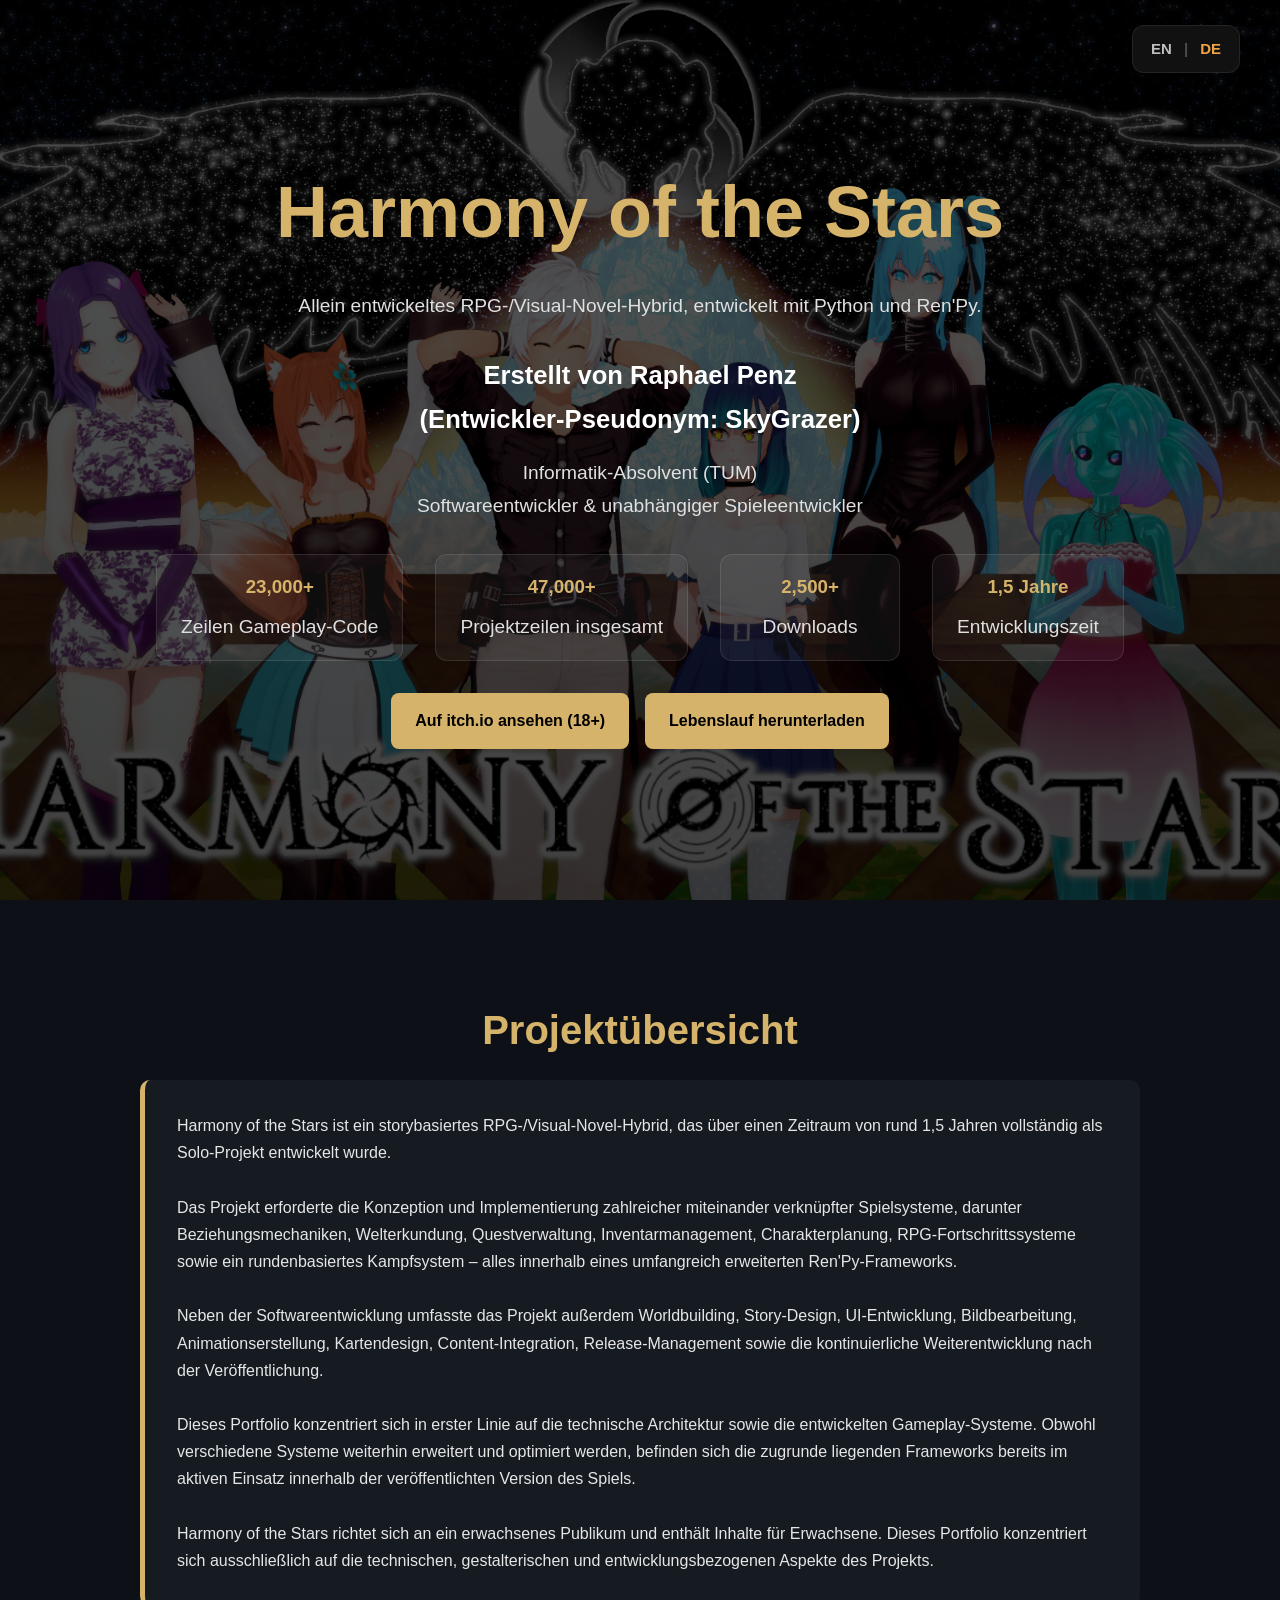
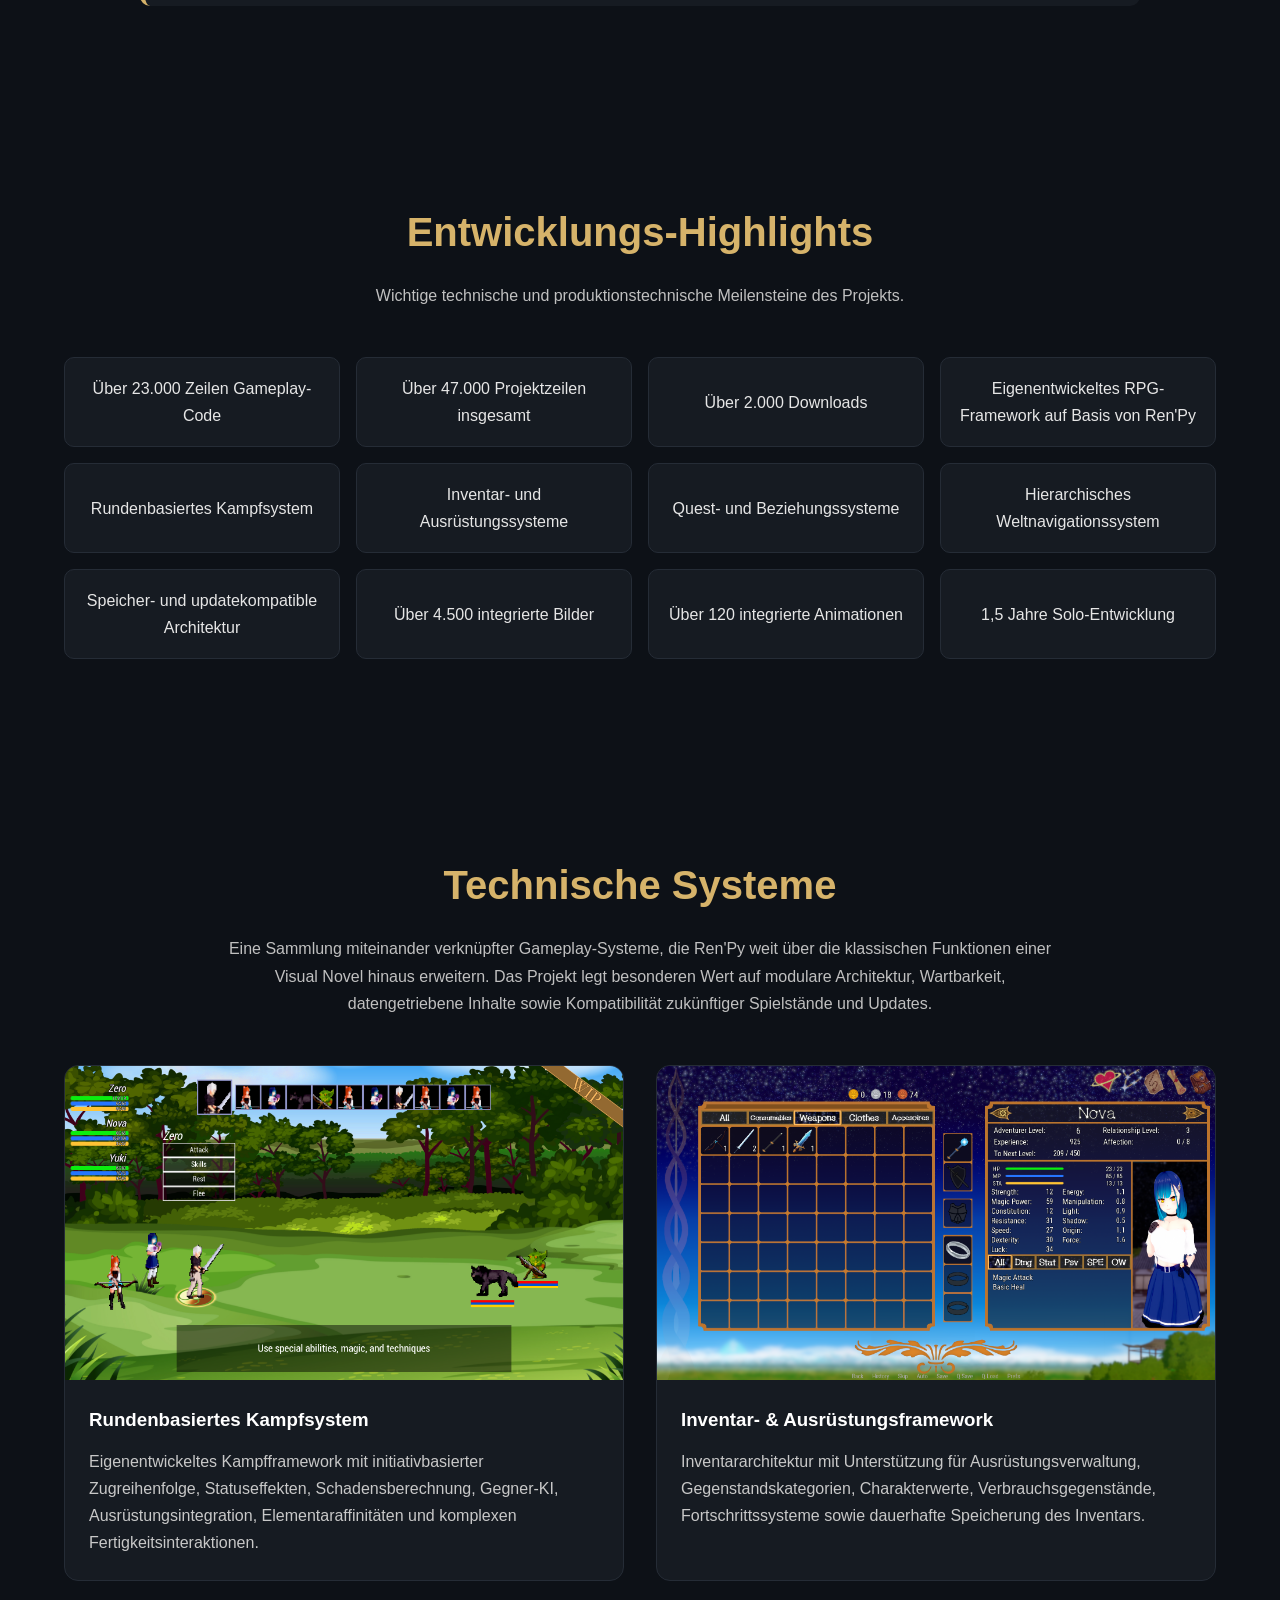
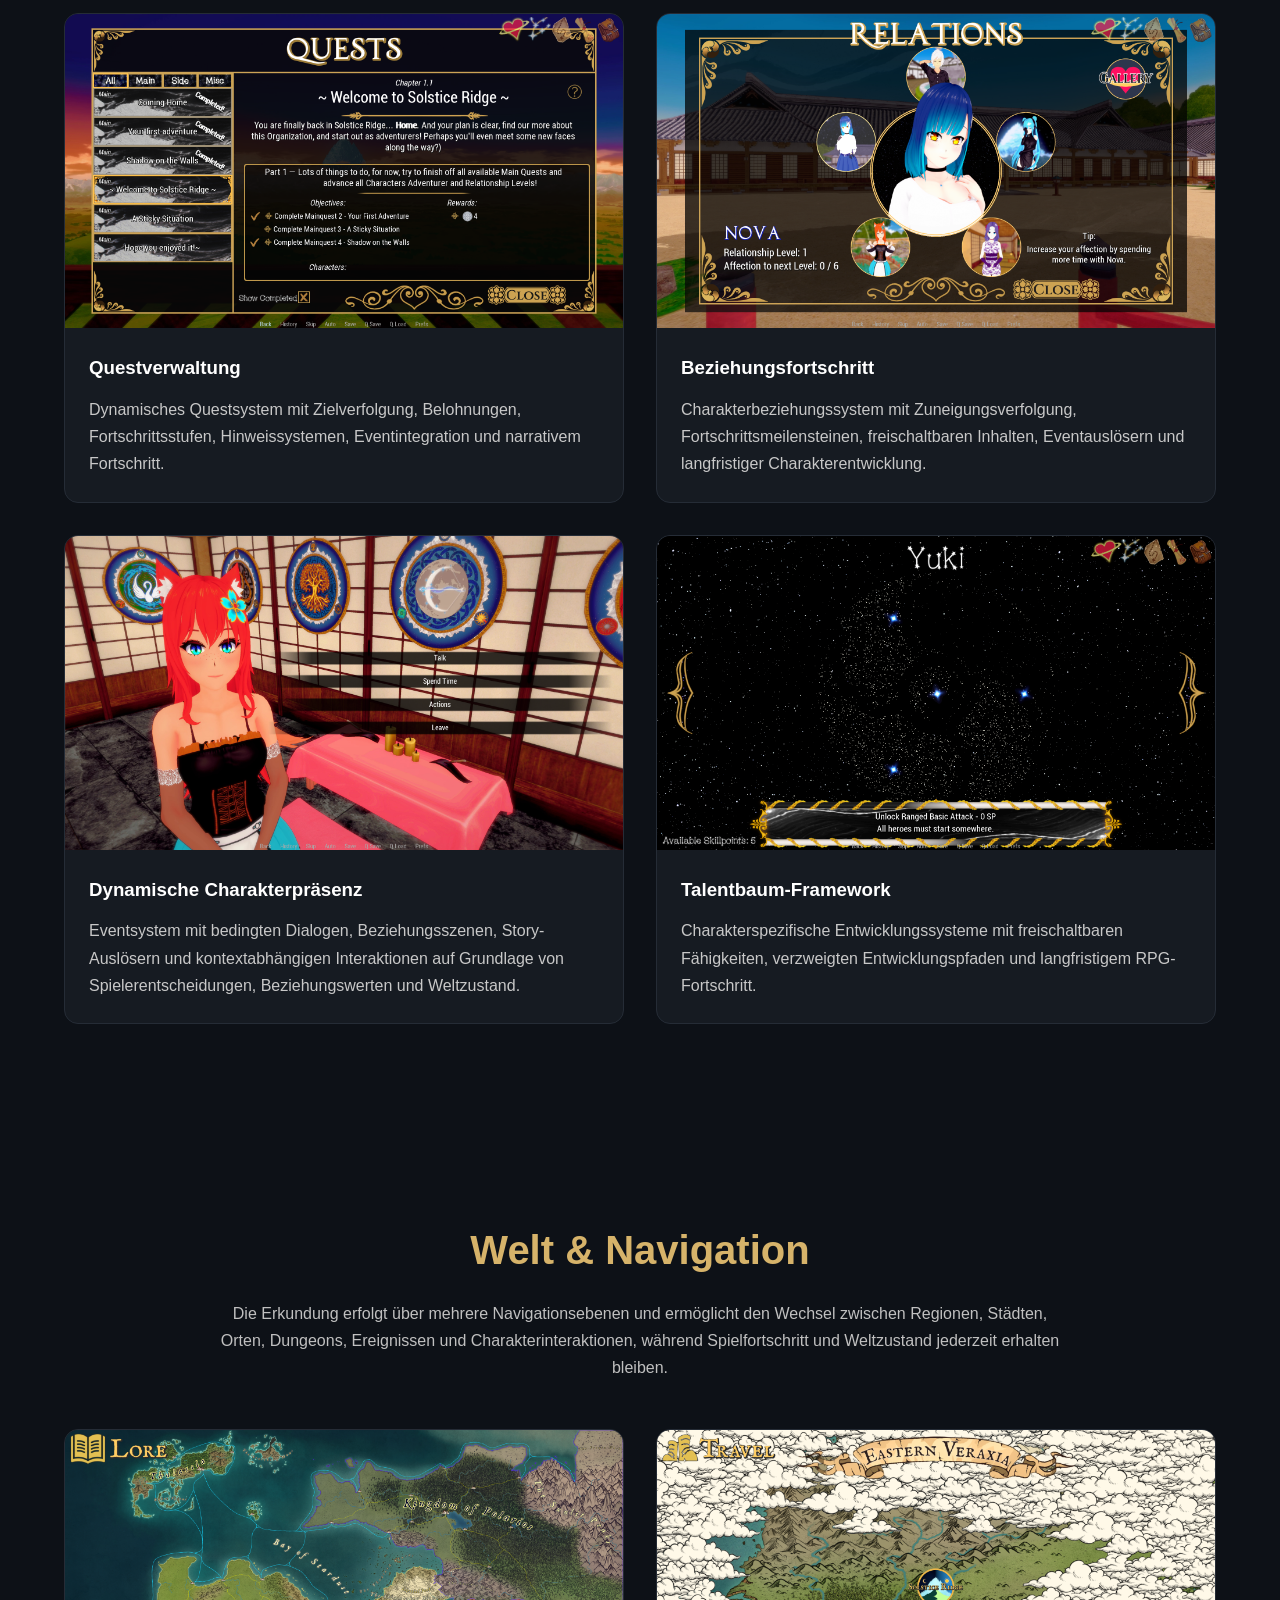
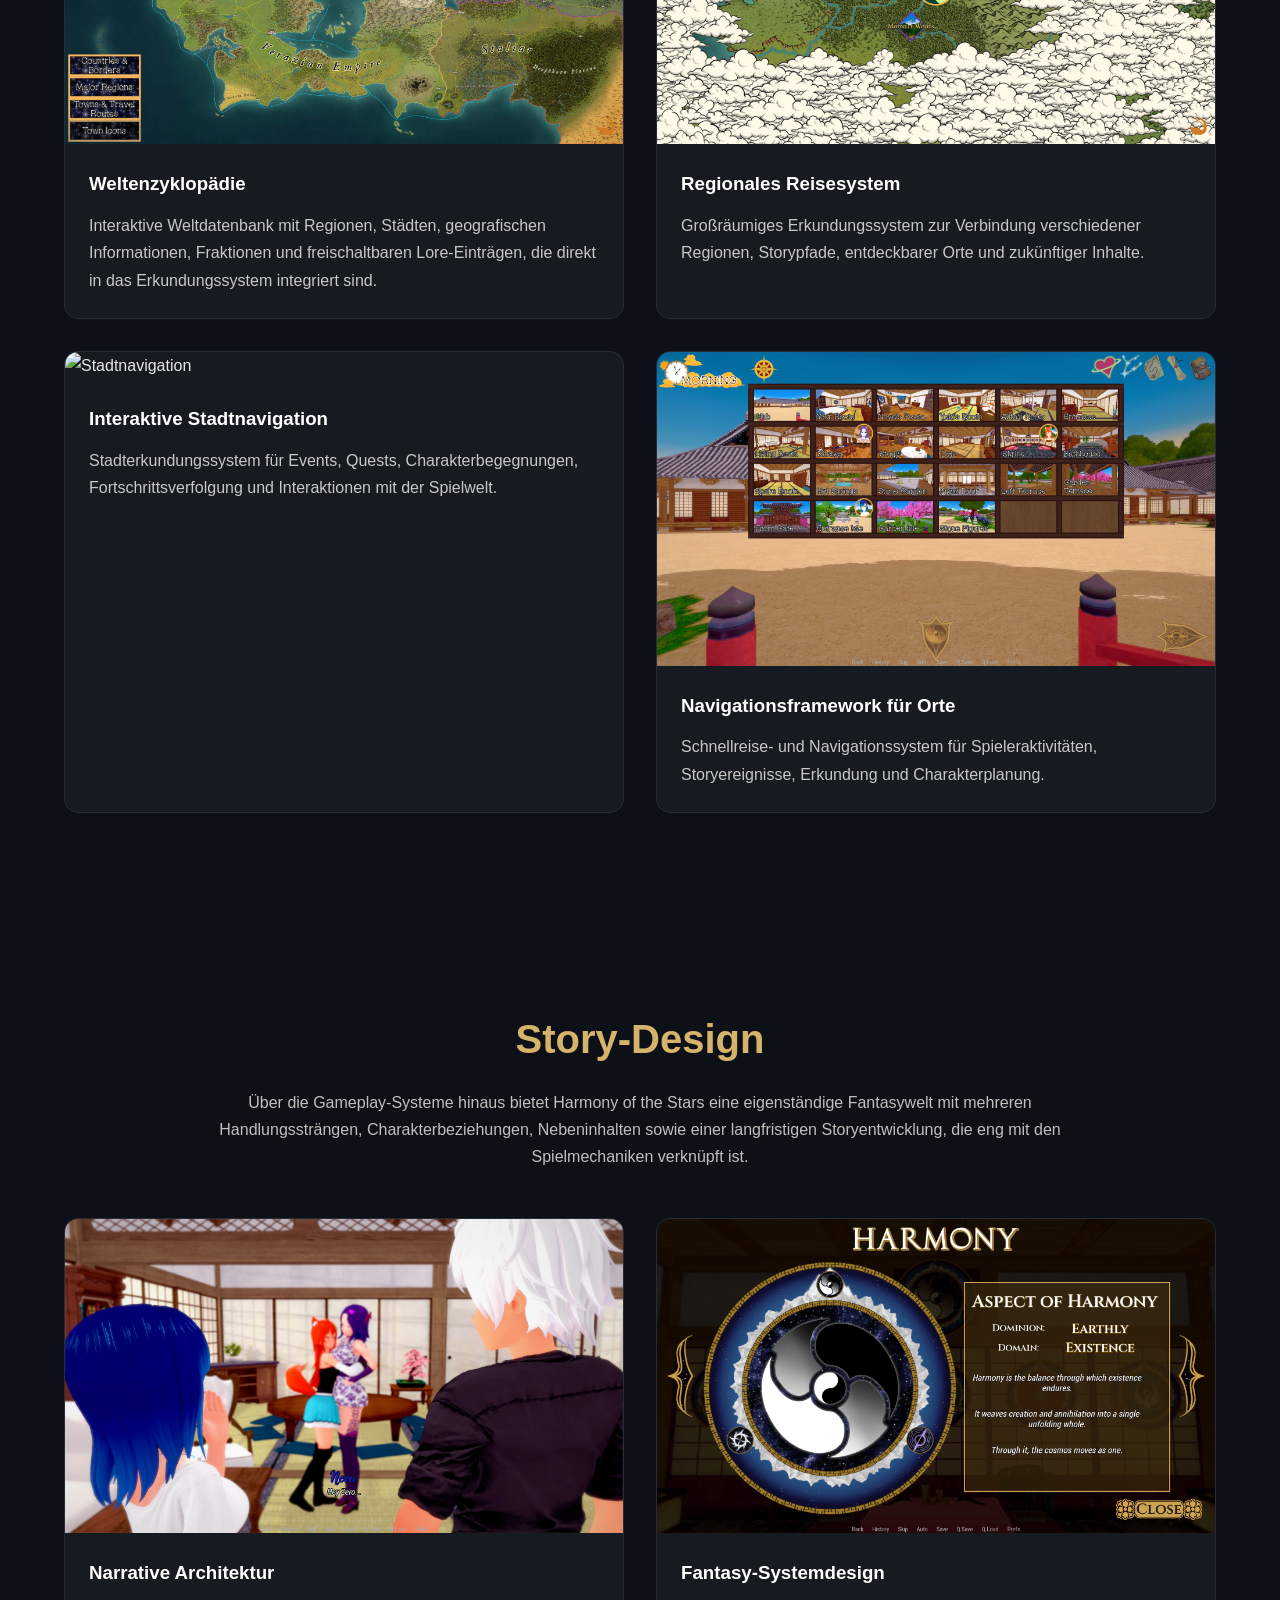
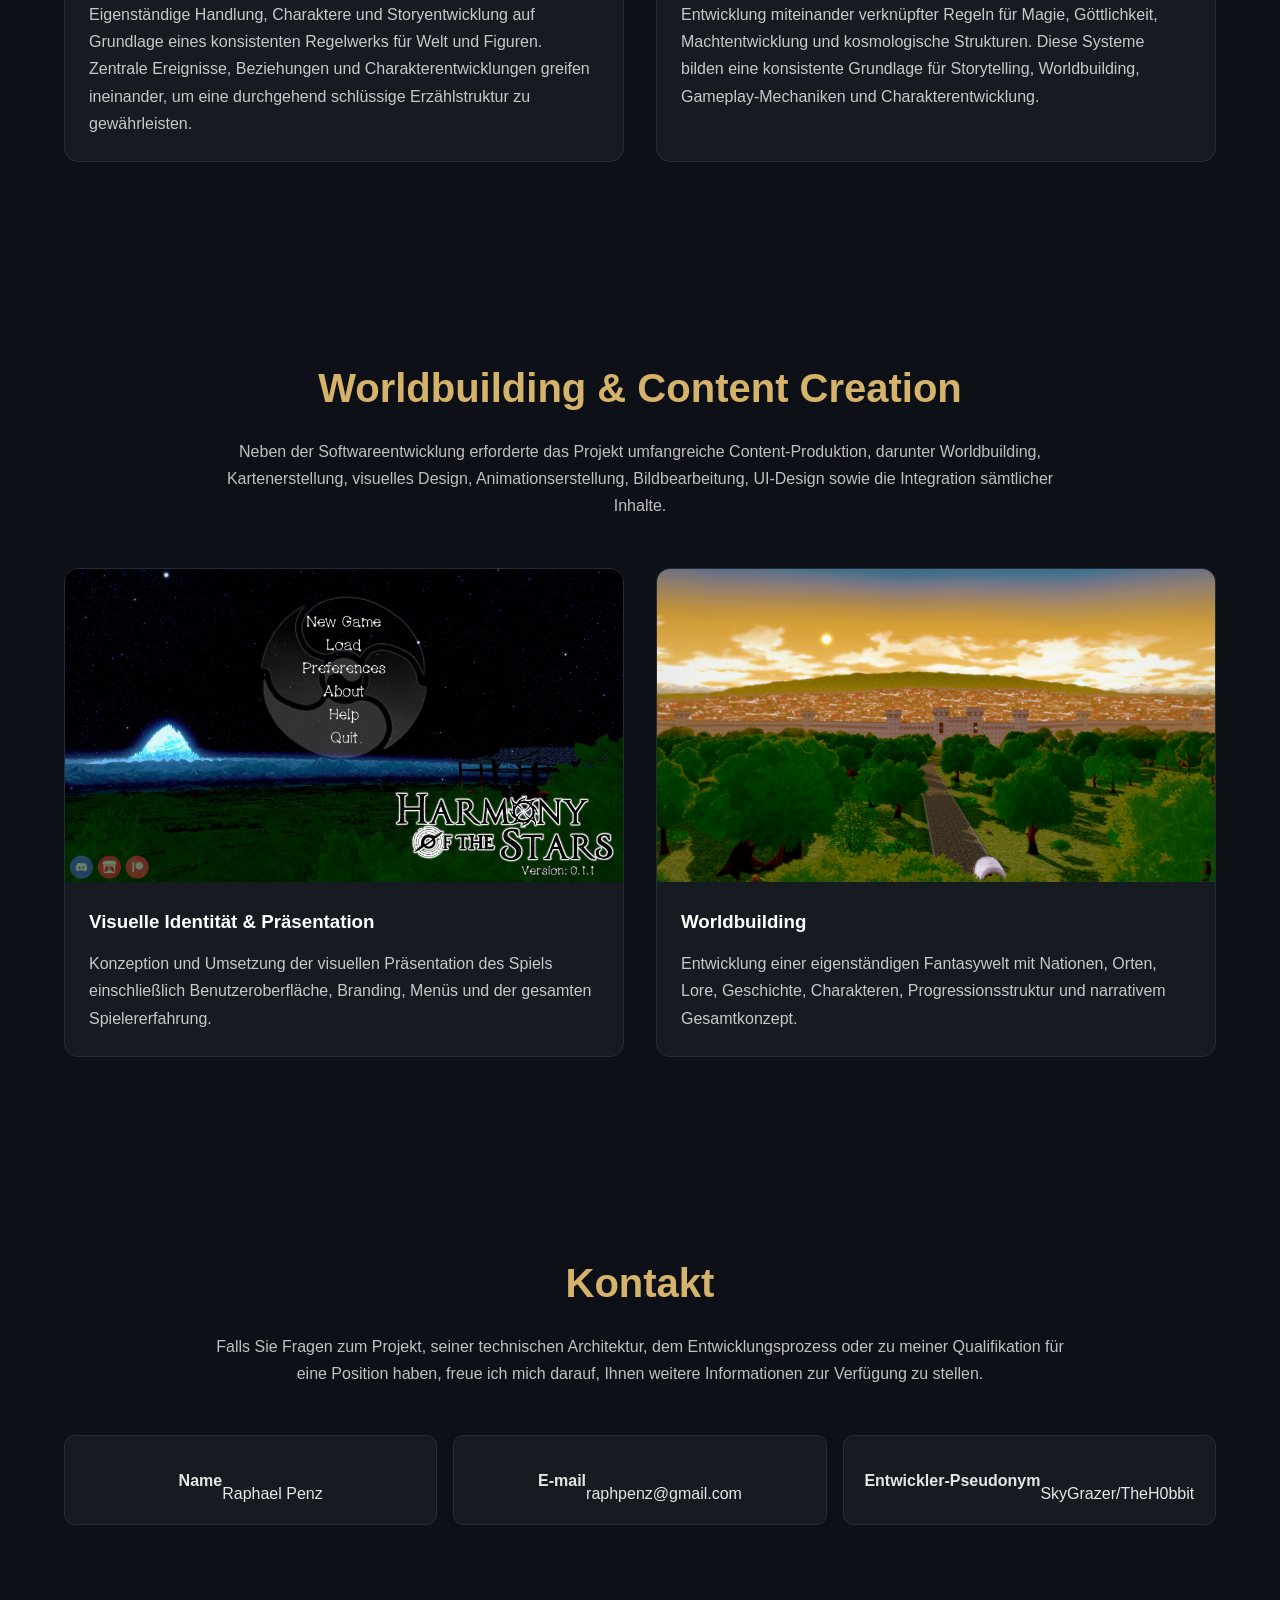
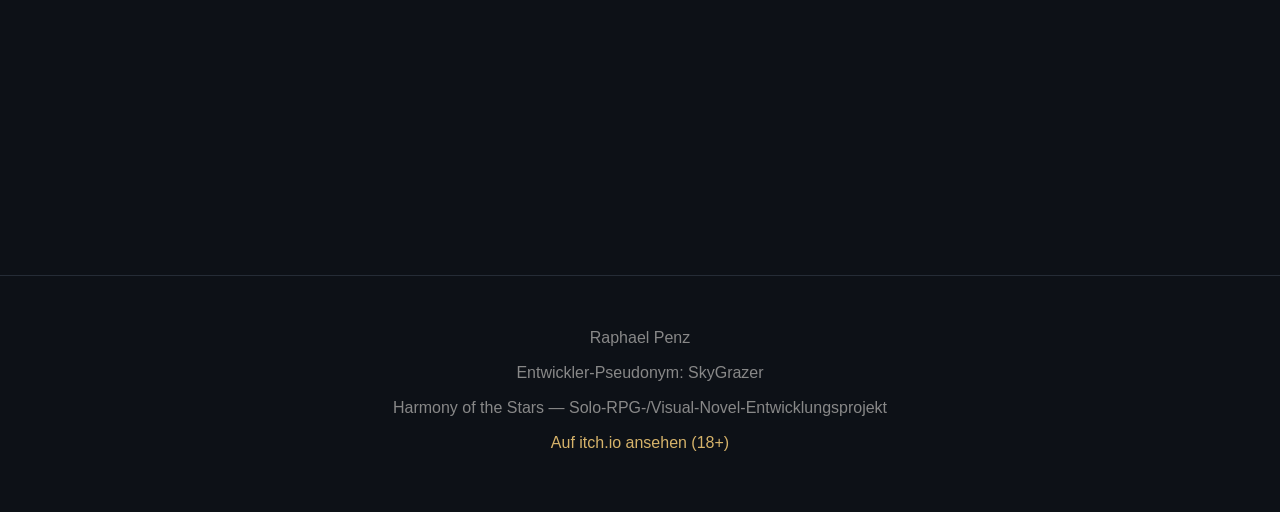
==== de.html @ 8f4b3c6f "Added German Site, fixed and upgraded image viewer lightbox Added German Site, fixed and upgraded im" ====
<!DOCTYPE html>
<html lang="de">

<head>
    <meta charset="UTF-8">
    <meta name="viewport" content="width=device-width, initial-scale=1.0">

    <title>Harmony of the Stars | Raphael Penz | Software & Game Developer</title>

     <link rel="icon" type="image/png" href="favicon.png">

    <link rel="stylesheet" href="style.css">
</head>
<!-- ======================================
     IMAGE LIGHTBOX
======================================= -->

<div id="lightbox" class="lightbox">

    <span class="close-lightbox">&times;</span>

    <div class="lightbox-left">

        <img id="lightbox-image" src="" alt="">

        <div class="lightbox-navigation">

            <button id="lightbox-prev">
                &#10094; Previous
            </button>

            <span id="lightbox-counter"></span>

            <button id="lightbox-next">
                Next &#10095;
            </button>

        </div>

    </div>

    <div class="lightbox-caption">

        <h3 id="lightbox-title"></h3>

        <p id="lightbox-text"></p>

    </div>

</div>

<body>

<!-- ======================================
     HERO
======================================= -->

<header>

    <div class="language-switch">

        <a href="index.html">EN</a>

        <span class="divider">|</span>

        <span class="active">DE</span>

    </div> 

    <div class="hero-content">

        <h1>Harmony of the Stars</h1>

        <p class="hero-role">
            Allein entwickeltes RPG-/Visual-Novel-Hybrid, entwickelt mit Python und Ren'Py.
        </p>

        <h2 class="project-title">
            Erstellt von Raphael Penz 
            <br>
            (Entwickler-Pseudonym: SkyGrazer)
        </h2>

        <p class="project-subtitle">
            Informatik-Absolvent (TUM)
            <br>
            Softwareentwickler & unabhängiger Spieleentwickler
        </p>

        <!--
        <p class="alias-note">
            Released under the developer alias <strong>SkyGrazer</strong>
        </p>
        -->

        <div class="hero-stats">

            <div class="stat-box">
                <h3>23,000+</h3>
                <p>Zeilen Gameplay-Code</p>
            </div>

            <div class="stat-box">
                <h3>47,000+</h3>
                <p>Projektzeilen insgesamt</p>
            </div>

            <div class="stat-box">
                <h3>2,500+</h3>
                <p>Downloads</p>
            </div>

            <div class="stat-box">
                <h3>1,5 Jahre</h3>
                <p>Entwicklungszeit</p>
            </div>

        </div>

        <div class="hero-buttons">

            <a href="https://skygrazer.itch.io/harmony-of-the-stars"
               target="_blank"
               class="button">

               Auf itch.io ansehen (18+)

            </a>

            <a href="RaphaelPenz_CV_de.pdf"
               class="button">

               Lebenslauf herunterladen

            </a>

        </div>

    </div>

</header>

<!-- ======================================
     PROJECT OVERVIEW
======================================= -->

<section>

    <div class="container">

        <h2>Projektübersicht</h2>

        <div class="overview-box">

            <p>
                Harmony of the Stars ist ein storybasiertes RPG-/Visual-Novel-Hybrid, das über einen Zeitraum von rund 1,5 Jahren vollständig als Solo-Projekt entwickelt wurde.
            </p>

            <br>

            <p>
                Das Projekt erforderte die Konzeption und Implementierung zahlreicher miteinander verknüpfter Spielsysteme, darunter Beziehungsmechaniken, Welterkundung, Questverwaltung, Inventarmanagement, Charakterplanung, RPG-Fortschrittssysteme sowie ein rundenbasiertes Kampfsystem – alles innerhalb eines umfangreich erweiterten Ren'Py-Frameworks.
            </p>

            <br>

            <p>
                Neben der Softwareentwicklung umfasste das Projekt außerdem Worldbuilding, Story-Design, UI-Entwicklung, Bildbearbeitung, Animationserstellung, Kartendesign, Content-Integration, Release-Management sowie die kontinuierliche Weiterentwicklung nach der Veröffentlichung.
            </p>

            <br>

            <p>
                Dieses Portfolio konzentriert sich in erster Linie auf die technische Architektur sowie die entwickelten Gameplay-Systeme. Obwohl verschiedene Systeme weiterhin erweitert und optimiert werden, befinden sich die zugrunde liegenden Frameworks bereits im aktiven Einsatz innerhalb der veröffentlichten Version des Spiels.
            </p>

            <br>

            <p>
                Harmony of the Stars richtet sich an ein erwachsenes Publikum und enthält Inhalte für Erwachsene. Dieses Portfolio konzentriert sich ausschließlich auf die technischen, gestalterischen und entwicklungsbezogenen Aspekte des Projekts.
            </p>

        </div>

    </div>

</section>

<!-- ======================================
     DEVELOPMENT HIGHLIGHTS
======================================= -->

<section>

    <div class="container">

        <h2>Entwicklungs-Highlights</h2>

        <p class="section-intro">
            Wichtige technische und produktionstechnische Meilensteine des Projekts.
        </p>

        <div class="highlights">

            <div class="highlight">Über 23.000 Zeilen Gameplay-Code</div>

            <div class="highlight">Über 47.000 Projektzeilen insgesamt</div>

            <div class="highlight">Über 2.000 Downloads</div>

            <div class="highlight">Eigenentwickeltes RPG-Framework auf Basis von Ren'Py</div>

            <div class="highlight">Rundenbasiertes Kampfsystem</div>

            <div class="highlight">Inventar- und Ausrüstungssysteme</div>

            <div class="highlight">Quest- und Beziehungssysteme</div>

            <div class="highlight">Hierarchisches Weltnavigationssystem</div>

            <div class="highlight">Speicher- und updatekompatible Architektur</div>

            <div class="highlight">Über 4.500 integrierte Bilder</div>

            <div class="highlight">Über 120 integrierte Animationen</div>

            <div class="highlight">1,5 Jahre Solo-Entwicklung</div>

        </div>

    </div>

</section>

<!-- ======================================
     TECHNICAL SYSTEMS
======================================= -->

<section>

    <div class="container">

        <h2>Technische Systeme</h2>

        <p class="section-intro">
            Eine Sammlung miteinander verknüpfter Gameplay-Systeme, die Ren'Py weit über die klassischen Funktionen einer Visual Novel hinaus erweitern. Das Projekt legt besonderen Wert auf modulare Architektur, Wartbarkeit, datengetriebene Inhalte sowie Kompatibilität zukünftiger Spielstände und Updates.
        </p>

        <div class="card-grid">

            <div class="card">

                <img src="images/combat.png" alt="Kampfsystem">

                <div class="card-content">

                    <h3>Rundenbasiertes Kampfsystem</h3>

                    <p>
                        Eigenentwickeltes Kampfframework mit initiativbasierter Zugreihenfolge, Statuseffekten, Schadensberechnung, Gegner-KI, Ausrüstungsintegration, Elementaraffinitäten und komplexen Fertigkeitsinteraktionen.
                    </p>

                </div>

            </div>

            <div class="card">

                <img src="images/inventory.png" alt="Inventarsystem">

                <div class="card-content">

                    <h3>Inventar- & Ausrüstungsframework</h3>

                    <p>
                        Inventararchitektur mit Unterstützung für Ausrüstungsverwaltung, Gegenstandskategorien, Charakterwerte, Verbrauchsgegenstände, Fortschrittssysteme sowie dauerhafte Speicherung des Inventars.
                    </p>

                </div>

            </div>

            <div class="card">

                <img src="images/quests.png" alt="Questsystem">

                <div class="card-content">

                    <h3>Questverwaltung</h3>

                    <p>
                        Dynamisches Questsystem mit Zielverfolgung, Belohnungen, Fortschrittsstufen, Hinweissystemen, Eventintegration und narrativem Fortschritt.
                    </p>

                </div>

            </div>

            <div class="card">

                <img src="images/relations.png" alt="Beziehungssystem">

                <div class="card-content">

                    <h3>Beziehungsfortschritt</h3>

                    <p>
                        Charakterbeziehungssystem mit Zuneigungsverfolgung, Fortschrittsmeilensteinen, freischaltbaren Inhalten, Eventauslösern und langfristiger Charakterentwicklung.
                    </p>

                </div>

            </div>

            <div class="card">

                <img src="images/characters.png" alt="Charakterereignisse">

                <div class="card-content">

                <h3>Dynamische Charakterpräsenz</h3>

                    <p>
                        Eventsystem mit bedingten Dialogen, Beziehungsszenen, Story-Auslösern und kontextabhängigen Interaktionen auf Grundlage von Spielerentscheidungen, Beziehungswerten und Weltzustand.
                    </p>

                </div>

            </div>


            <div class="card">

                <img src="images/skilltree.png" alt="Talentbäume">

                <div class="card-content">

                    <h3>Talentbaum-Framework</h3>

                    <p>
                        Charakterspezifische Entwicklungssysteme mit freischaltbaren Fähigkeiten, verzweigten Entwicklungspfaden und langfristigem RPG-Fortschritt.
                    </p>

                </div>

            </div>

        </div>

    </div>

</section>

<!-- ======================================
     WORLD & NAVIGATION
======================================= -->

<section>

    <div class="container">

        <h2>Welt & Navigation</h2>

        <p class="section-intro">
            Die Erkundung erfolgt über mehrere Navigationsebenen und ermöglicht den Wechsel zwischen Regionen, Städten, Orten, Dungeons, Ereignissen und Charakterinteraktionen, während Spielfortschritt und Weltzustand jederzeit erhalten bleiben.
        </p>

        <div class="card-grid">

            <div class="card">

                <img src="images/worldatlas.png" alt="Weltübersicht">

                <div class="card-content">

                    <h3>Weltenzyklopädie</h3>

                    <p>
                        Interaktive Weltdatenbank mit Regionen, Städten, geografischen Informationen, Fraktionen und freischaltbaren Lore-Einträgen, die direkt in das Erkundungssystem integriert sind.
                    </p>

                </div>

            </div>

            <div class="card">

                <img src="images/worldtravel.png" alt="Regionale Navigation">

                <div class="card-content">

                    <h3>Regionales Reisesystem</h3>

                    <p>
                        Großräumiges Erkundungssystem zur Verbindung verschiedener Regionen, Storypfade, entdeckbarer Orte und zukünftiger Inhalte.
                    </p>

                </div>

            </div>

            <div class="card">

                <img src="images/townmap.png" alt="Stadtnavigation">

                <div class="card-content">

                    <h3>Interaktive Stadtnavigation</h3>

                    <p>
                        Stadterkundungssystem für Events, Quests, Charakterbegegnungen, Fortschrittsverfolgung und Interaktionen mit der Spielwelt.
                    </p>

                </div>

            </div>

            <div class="card">

                <img src="images/quicknav.png" alt="Ortsnavigation">

                <div class="card-content">

                    <h3>Navigationsframework für Orte</h3>

                    <p>
                        Schnellreise- und Navigationssystem für Spieleraktivitäten, Storyereignisse, Erkundung und Charakterplanung.
                    </p>

                </div>

            </div>

        </div>

    </div>

</section>
<!-- ======================================
     NARRATIVE DESIGN
======================================= -->

<section>

    <div class="container">

        <h2>Story-Design</h2>

        <p class="section-intro">
            Über die Gameplay-Systeme hinaus bietet Harmony of the Stars eine eigenständige Fantasywelt mit mehreren Handlungssträngen, Charakterbeziehungen, Nebeninhalten sowie einer langfristigen Storyentwicklung, die eng mit den Spielmechaniken verknüpft ist.
        </p>

        <div class="card-grid">

            <div class="card">

                <img src="images/story2.png" alt="Storyszene">

                <div class="card-content">

                    <h3>Narrative Architektur</h3>

                    <p>
                        Eigenständige Handlung, Charaktere und Storyentwicklung auf Grundlage eines konsistenten Regelwerks für Welt und Figuren. Zentrale Ereignisse, Beziehungen und Charakterentwicklungen greifen ineinander, um eine durchgehend schlüssige Erzählstruktur zu gewährleisten.
                    </p>

                </div>

            </div>

            <div class="card">

                <img src="images/story3.png" alt="Weltüberblick">

                <div class="card-content">

                    <h3>Fantasy-Systemdesign</h3>

                    <p>
                        Entwicklung miteinander verknüpfter Regeln für Magie, Göttlichkeit, Machtentwicklung und kosmologische Strukturen. Diese Systeme bilden eine konsistente Grundlage für Storytelling, Worldbuilding, Gameplay-Mechaniken und Charakterentwicklung.
                    </p>

                </div>

            </div>

        </div>

    </div>

</section>

<!-- ======================================
     WORLDBUILDING & CONTENT CREATION
======================================= -->

<section>

    <div class="container">

        <h2>Worldbuilding & Content Creation</h2>

        <p class="section-intro">
            Neben der Softwareentwicklung erforderte das Projekt umfangreiche Content-Produktion, darunter Worldbuilding, Kartenerstellung, visuelles Design, Animationserstellung, Bildbearbeitung, UI-Design sowie die Integration sämtlicher Inhalte.
        </p>

        <div class="card-grid">

            <div class="card">

                <img src="images/mainmenu.png" alt="Hauptmenü">

                <div class="card-content">

                    <h3>Visuelle Identität & Präsentation</h3>

                    <p>
                        Konzeption und Umsetzung der visuellen Präsentation des Spiels einschließlich Benutzeroberfläche, Branding, Menüs und der gesamten Spielererfahrung.
                    </p>

                </div>

            </div>

            <div class="card">

                <img src="images/worldbuilding.png" alt="Worldbuilding">

                <div class="card-content">

                    <h3>Worldbuilding</h3>

                    <p>
                        Entwicklung einer eigenständigen Fantasywelt mit Nationen, Orten, Lore, Geschichte, Charakteren, Progressionsstruktur und narrativem Gesamtkonzept.
                    </p>

                </div>

            </div>

        </div>

    </div>

</section>

<!-- ======================================
     CONTACT
======================================= -->

<section>

    <div class="container">

        <h2>Kontakt</h2>

        <p class="section-intro">
            Falls Sie Fragen zum Projekt, seiner technischen Architektur, dem Entwicklungsprozess oder zu meiner Qualifikation für eine Position haben, freue ich mich darauf, Ihnen weitere Informationen zur Verfügung zu stellen.
        </p>

        <div class="highlights">

            <div class="highlight">
                <strong>Name</strong><br>
                Raphael Penz
            </div>

            <div class="highlight">
                <strong>E-mail</strong><br>
                raphpenz@gmail.com
            </div>

            <div class="highlight">
                <strong>Entwickler-Pseudonym</strong><br>
                SkyGrazer/TheH0bbit
            </div>

        </div>

        <br><br>

        <div  class="hero-buttons">
	        <iframe frameborder="0" src="https://itch.io/embed/4044748?bg_color=0b0b0b&amp;fg_color=ffffff&amp;link_color=efa446&amp;border_color=efa446" width="552" height="167"><a href="https://skygrazer.itch.io/harmony-of-the-stars">Harmony of the Stars by SkyGrazer</a></iframe>

        </div>


    </div>

</section>


<!-- ======================================
     FOOTER
======================================= -->

<footer>

    <div class="container">

        <p>
            Raphael Penz
        </p>

        <p>
            Entwickler-Pseudonym: SkyGrazer
        </p>

        <p>
            Harmony of the Stars — Solo-RPG-/Visual-Novel-Entwicklungsprojekt
        </p>

        <p>
            <a href="https://skygrazer.itch.io/harmony-of-the-stars"
               target="_blank">

                Auf itch.io ansehen (18+)

            </a>
        </p>

    </div>

</footer>

<script>

const images = [...document.querySelectorAll(".card img")];

let currentImage = 0;

const lightbox = document.getElementById("lightbox");
const lightboxImage = document.getElementById("lightbox-image");
const closeLightbox = document.querySelector(".close-lightbox");
const lightboxTitle = document.getElementById("lightbox-title");
const lightboxText = document.getElementById("lightbox-text");
const lightboxCounter = document.getElementById("lightbox-counter");
const previousButton = document.getElementById("lightbox-prev");
const nextButton = document.getElementById("lightbox-next");

function showImage(index){

    currentImage = index;

    const image = images[currentImage];

    lightboxImage.src = image.src;
    lightboxImage.alt = image.alt;

    const card = image.closest(".card");

    lightboxTitle.textContent =
        card.querySelector("h3").textContent;

    lightboxText.textContent =
        card.querySelector("p").textContent;

    lightboxCounter.textContent =
        `${currentImage + 1} / ${images.length}`;

}


images.forEach((image, index) => {

    image.addEventListener("click", () => {

        lightbox.style.display = "flex";

        showImage(index);

    });

});

function nextImage(){

    currentImage++;

    if(currentImage >= images.length){

        currentImage = 0;

    }

    showImage(currentImage);

}

function previousImage(){

    currentImage--;

    if(currentImage < 0){

        currentImage = images.length - 1;

    }

    showImage(currentImage);

}

previousButton.addEventListener("click", previousImage);

nextButton.addEventListener("click", nextImage);

closeLightbox.addEventListener("click", () => {

    lightbox.style.display = "none";

});

lightbox.addEventListener("click", (e) => {

    if (e.target === lightbox) {

        lightbox.style.display = "none";

    }

});

document.addEventListener("keydown", (e) => {

    if (e.key === "Escape") {

        lightbox.style.display = "none";

    }

});

</script>

</body>

</html>
---- style.css ----
/* =========================
   Global
========================= */

* {
    margin: 0;
    padding: 0;
    box-sizing: border-box;
}

html {
    scroll-behavior: smooth;
}

body {
    background: #0d1117;
    color: #e6e6e6;
    font-family: "Segoe UI", sans-serif;
    line-height: 1.7;
}

/* =========================
   Layout
========================= */

.container {
    width: 90%;
    max-width: 1200px;
    margin: auto;
}

section {
    padding: 6rem 0;
}

/* =========================
   Typography
========================= */

section h2 {
    font-size: 2.5rem;
    margin-bottom: 1rem;
    color: #d6b36a;
    text-align: center;
}

.section-intro {
    max-width: 850px;
    margin: 0 auto 3rem auto;
    color: #c0c0c0;
    text-align: center;
}

/* =========================
   Links
========================= */

a {
    color: #d6b36a;
    text-decoration: none;
}

a:hover {
    color: #f2d28a;
}

/* =========================
   Hero Section
========================= */

header {
    min-height: 100vh;
    display: flex;
    align-items: center;
    justify-content: center;
    text-align: center;

    background:
        linear-gradient(
            rgba(0,0,0,0.65),
            rgba(0,0,0,0.75)
        ),
        url("images/banner.png");

    background-size: cover;
    background-position: center;
}

.hero-content h1 {
    font-size: 4.5rem;
    margin-bottom: 1rem;
    color: #d6b36a;
}

.hero-content p {
    font-size: 1.2rem;
    max-width: 800px;
    margin: auto;
    color: #e0e0e0;
    /*color: #d0d0d0;*/
}

.hero-role {
    font-size: 1.2rem;
    margin-bottom: 2rem;
}

.project-title {
    margin-top: 2rem;
    margin-bottom: 1rem;
    font-size: 1.6rem;
    color: #ffffff;
}

.project-subtitle {
    max-width: 800px;
    margin: auto;
}

.alias-note {
    margin-top: 1rem;
    opacity: 0.8;
    font-size: 1rem;
}

/* =========================
   Hero Stats
========================= */

.hero-stats {
    margin-top: 2rem;
    display: flex;
    justify-content: center;
    gap: 2rem;
    flex-wrap: wrap;
}

.stat-box {
    background: rgba(255,255,255,0.05);
    border: 1px solid rgba(255,255,255,0.1);
    padding: 1rem 1.5rem;
    border-radius: 12px;
    min-width: 180px;
}

.stat-box h3 {
    color: #d6b36a;
    margin-bottom: 0.5rem;
}

/* =========================
   Buttons
========================= */

.hero-buttons {
    margin-top: 2rem;
    display: flex;
    justify-content: center;
    gap: 1rem;
    flex-wrap: wrap;
}

.button {
    background: #d6b36a;
    color: #000;
    padding: 0.9rem 1.5rem;
    border-radius: 8px;
    font-weight: bold;
    transition: 0.25s ease;
}

.button:hover {
    background: #f2d28a;
    transform: translateY(-2px);
}

/* =========================
   Overview
========================= */

.overview-box {
    background: #161b22;
    border-left: 5px solid #d6b36a;
    padding: 2rem;
    border-radius: 10px;
    max-width: 1000px;
    margin: auto;
}

/* =========================
   Highlights
========================= */

.highlights {
    display: grid;
    grid-template-columns: repeat(auto-fit, minmax(250px, 1fr));
    gap: 1rem;
}

.highlight {
    background: #161b22;
    padding: 1rem;
    border-radius: 10px;
    border: 1px solid #252c36;

    display: flex;
    justify-content: center;
    align-items: center;

    text-align: center;

    min-height: 90px;   /* adjust as needed */

    transition: 0.25s ease;
}

.highlight:hover {
    border-color: #d6b36a;
    transform: translateY(-3px);
}

/* =========================
   Cards
========================= */

.card-grid {
    display: grid;
    grid-template-columns: repeat(auto-fit, minmax(400px, 1fr));
    gap: 2rem;
}

.card {
    background: #161b22;
    border: 1px solid #252c36;
    border-radius: 14px;
    overflow: hidden;
    transition: 0.25s ease;
}

.card:hover {
    transform: translateY(-5px);
    border-color: #d6b36a;
}

.card img {
    width: 100%;
    display: block;
    cursor: pointer;
}

.card-content {
    padding: 1.5rem;
}

.card-content h3 {
    color: #ffffff;
    margin-bottom: 0.75rem;
}

.card-content p {
    color: #c8c8c8;
}

/* =========================
   LIGHTBOX
========================= */

.lightbox{

    display:none;

    position:fixed;

    inset:0;

    background:rgba(8, 8, 8, 0.9);

    justify-content:center;
    align-items:center;

    gap:50px;

    padding:40px;

    box-sizing:border-box;

    z-index:9999;
}


/* LEFT SIDE */

.lightbox-left{

    display:flex;

    flex-direction:column;

    align-items:center;

    width:72%;
}


/* IMAGE */

#lightbox-image{

    width:100%;

    max-height:80vh;

    object-fit:contain;

    border-radius:12px;

}


/* RIGHT SIDE */

.lightbox-caption{

    width:360px;

    color:white;

    text-align:center;
}

.lightbox-caption h3{

    color:#f79c2c;

    font-size:2rem;

    margin-bottom:25px;
}

.lightbox-caption p{

    color:#eeeeee;

    font-size:1.3rem;

    line-height:1.7;
}


/* NAVIGATION */

.lightbox-navigation{

    width:100%;

    display:flex;

    justify-content:space-between;

    align-items:center;

    margin-top:18px;
}

.lightbox-navigation button{

    background:none;

    border:none;

    color:#cccccc;

    cursor:pointer;

    font-size:1.3rem;

    font-family:inherit;

    transition:.2s;
}

.lightbox-navigation button:hover{

    color:#efa446;
}


#lightbox-counter{

    color:#888;

    font-weight:600;

    letter-spacing:2px;

    font-size:1.1rem;

    min-width:80px;

    text-align:center;
}


/* CLOSE */

.close-lightbox{

    position:absolute;

    top:20px;

    right:35px;

    font-size:3rem;

    color:white;

    cursor:pointer;

    transition:.2s;
}

.close-lightbox:hover{

    color:#efa446;
}

/* =========================
   Contact
========================= */

.contact-links {
    display: flex;
    justify-content: center;
    gap: 1rem;
    flex-wrap: wrap;

    margin-top: 2rem;
}

/* =========================
   Footer
========================= */

footer {
    padding: 3rem 0;
    text-align: center;

    border-top: 1px solid #252c36;

    color: #888;
}

footer p {
    margin-bottom: 0.5rem;
}

/* =========================
   Responsive
========================= */

@media (max-width: 768px) {

    .hero-content h1 {
        font-size: 2.5rem;
    }

    .project-title {
        font-size: 2rem;
    }

    .card-grid {
        grid-template-columns: 1fr;
    }

    .hero-buttons {
        flex-direction: column;
        align-items: center;
    }

    section {
        padding: 4rem 0;
    }
}

/* ===========================
   LANGUAGE SWITCH
=========================== */

.language-switch{
    position: absolute;
    top: 25px;
    right: 40px;

    display: flex;
    align-items: center;
    gap: 12px;

    padding: 10px 18px;

    background: rgba(20,20,20,0.88);

    border: 1px solid rgba(255,255,255,0.08);

    border-radius: 12px;

    backdrop-filter: blur(10px);

    font-family: inherit;
    font-size: 15px;
    font-weight: 600;

    z-index: 100;
}

.language-switch a{

    color: #bfbfbf;

    text-decoration: none;

    transition: .25s ease;
}

.language-switch a:hover{

    color: #efa446;
}

.language-switch .active{

    color: #efa446;
}

.language-switch .divider{

    color: rgba(255,255,255,.25);
}
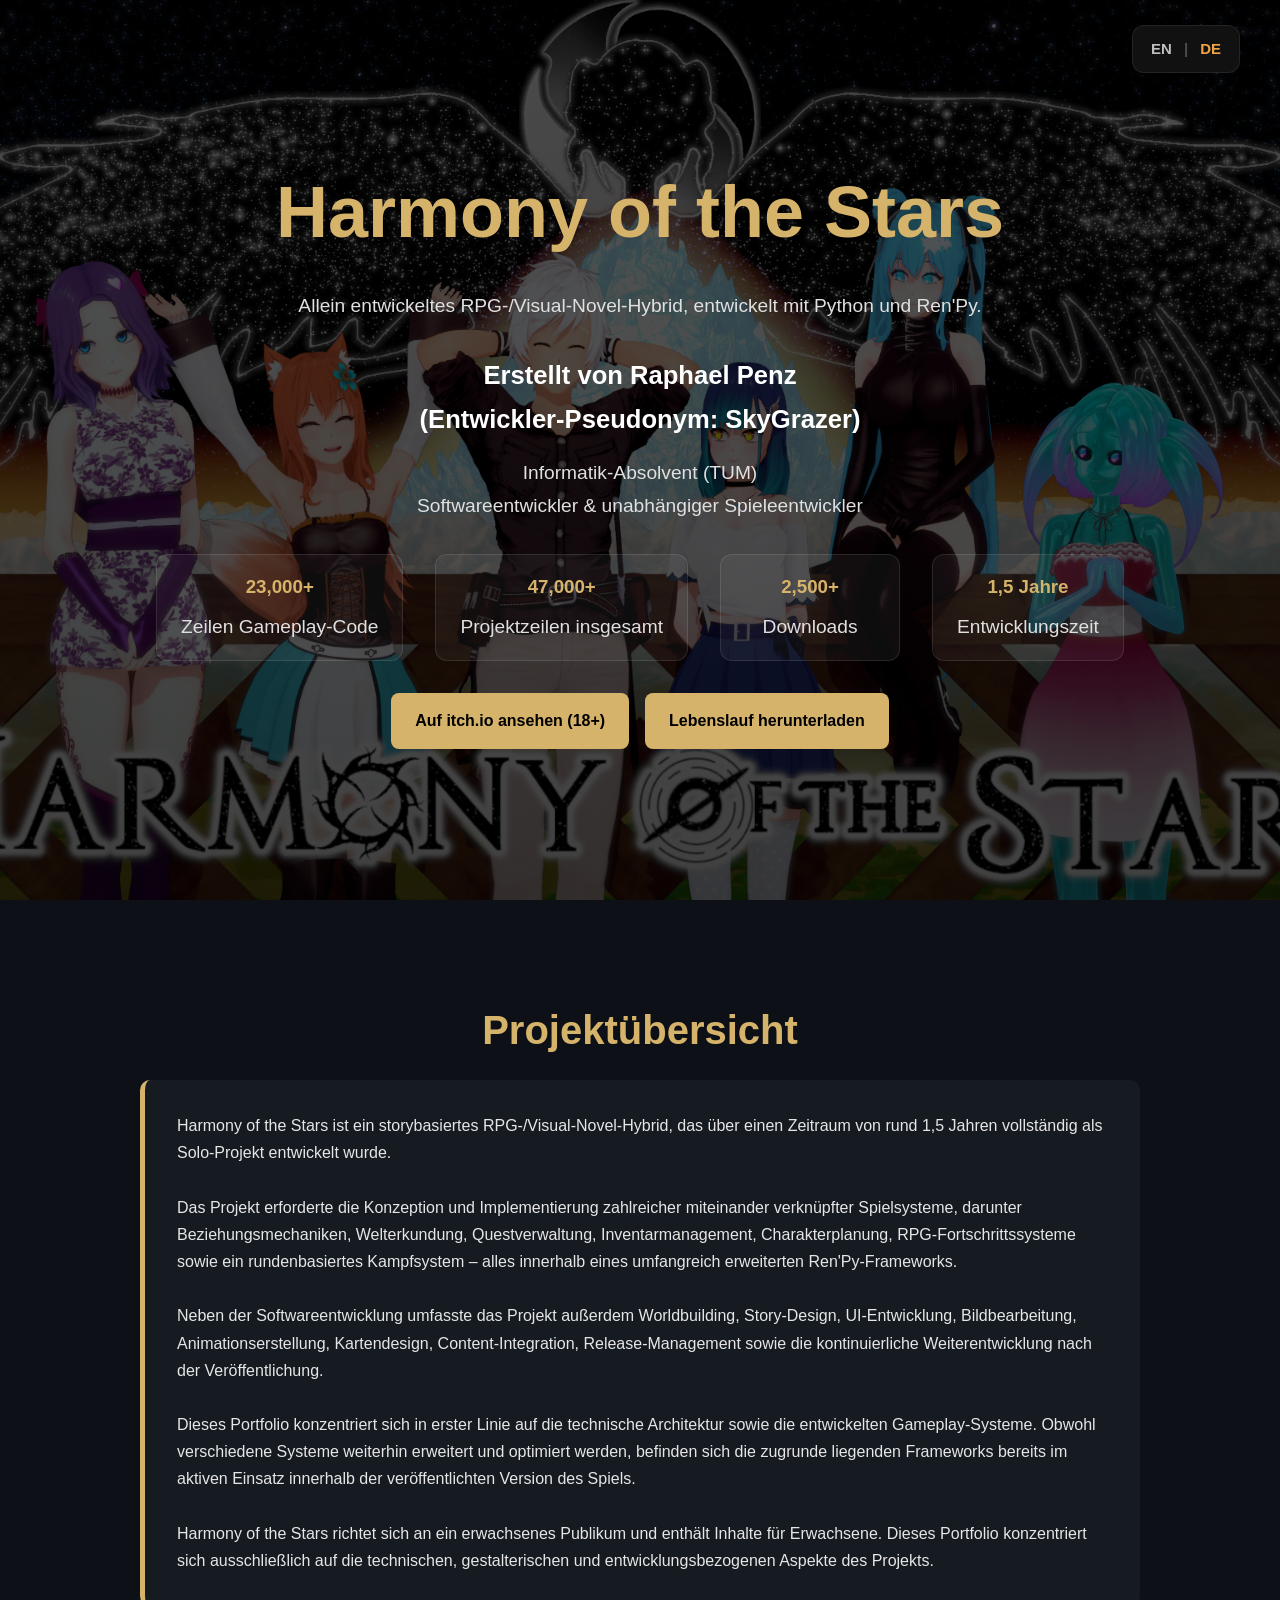
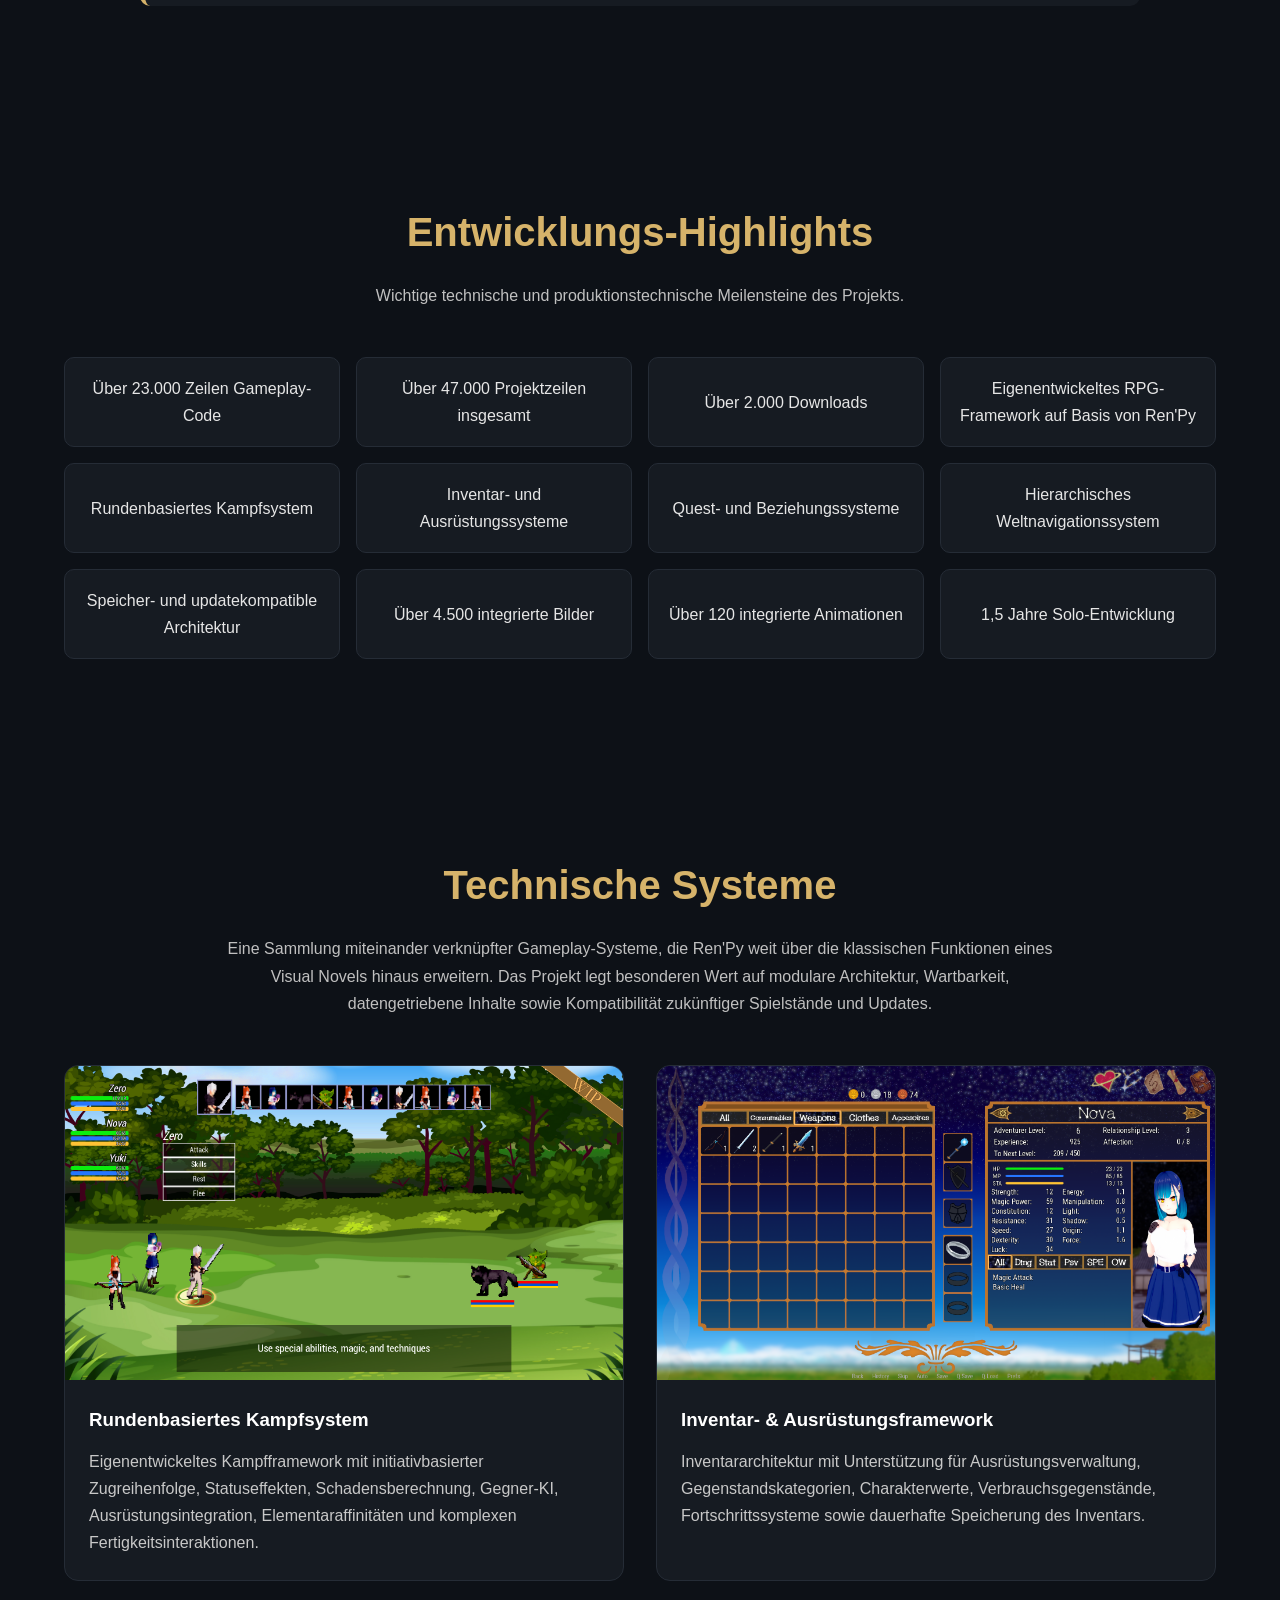
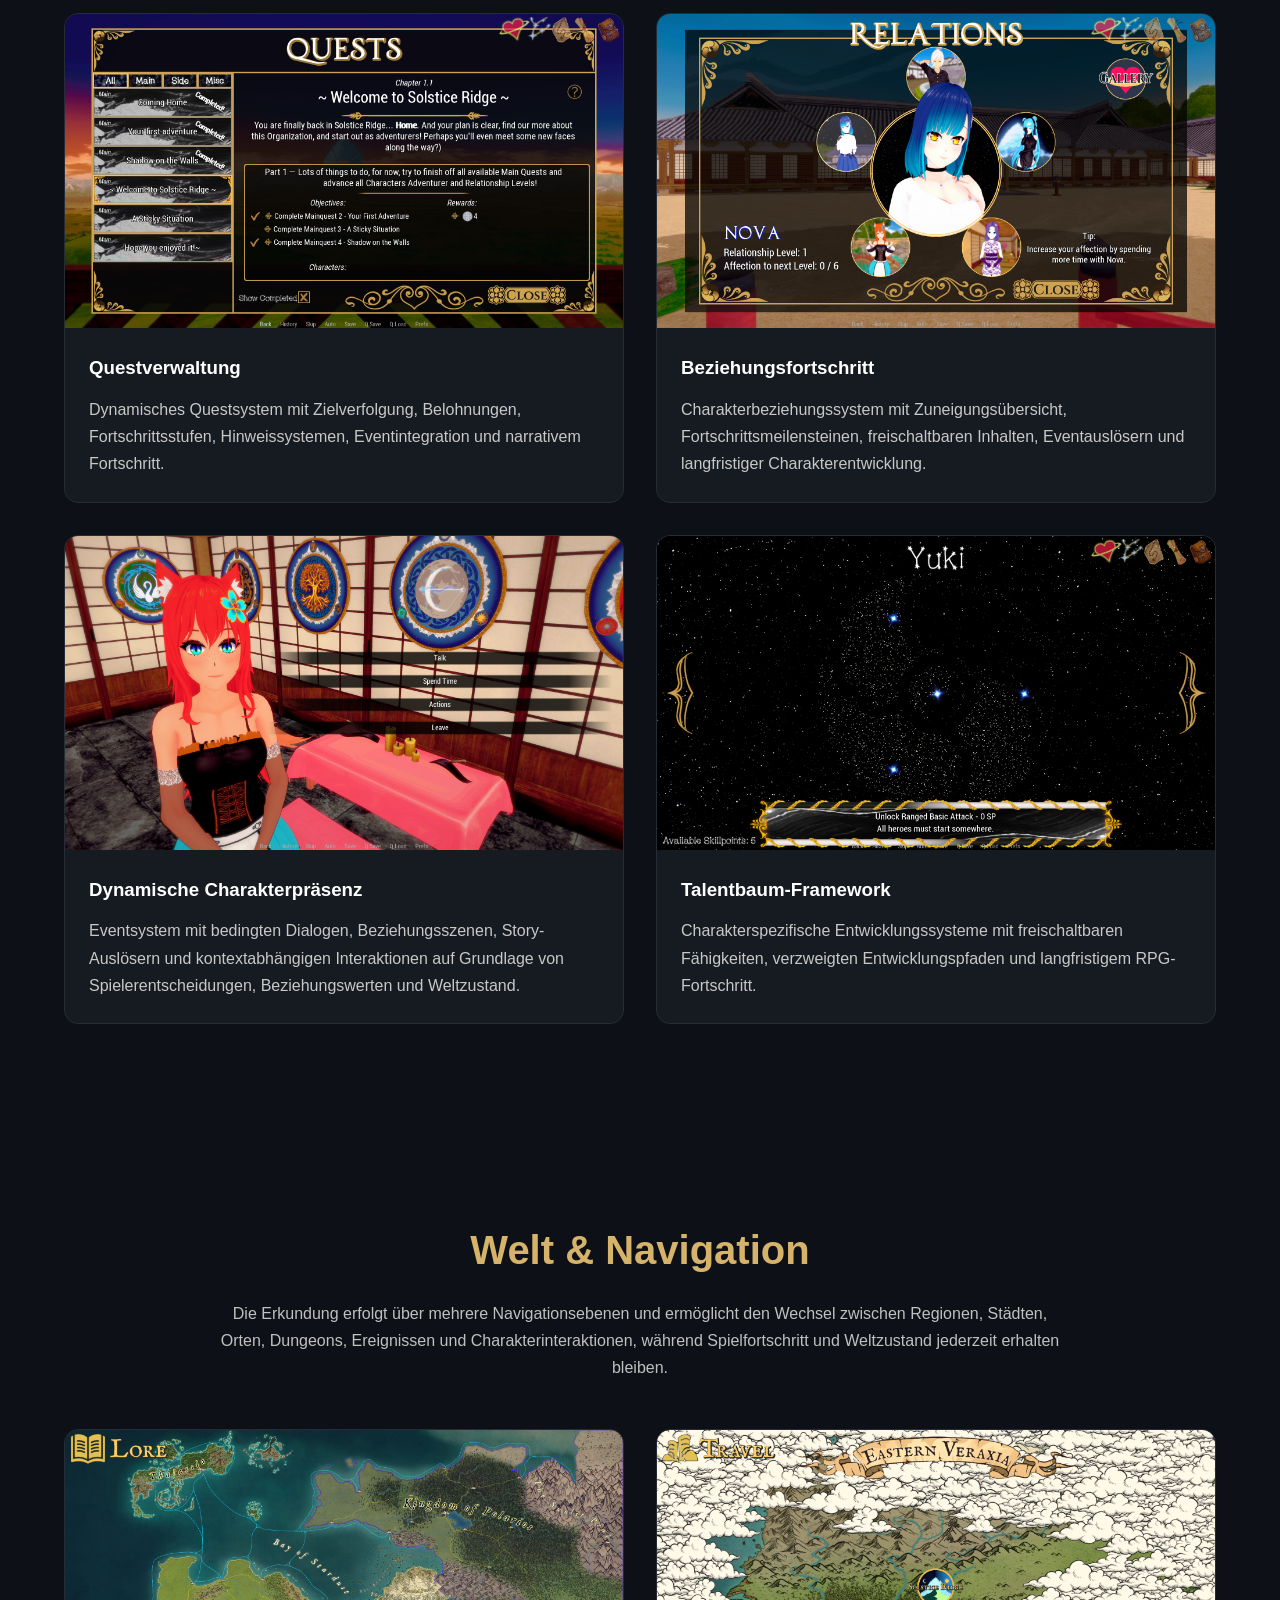
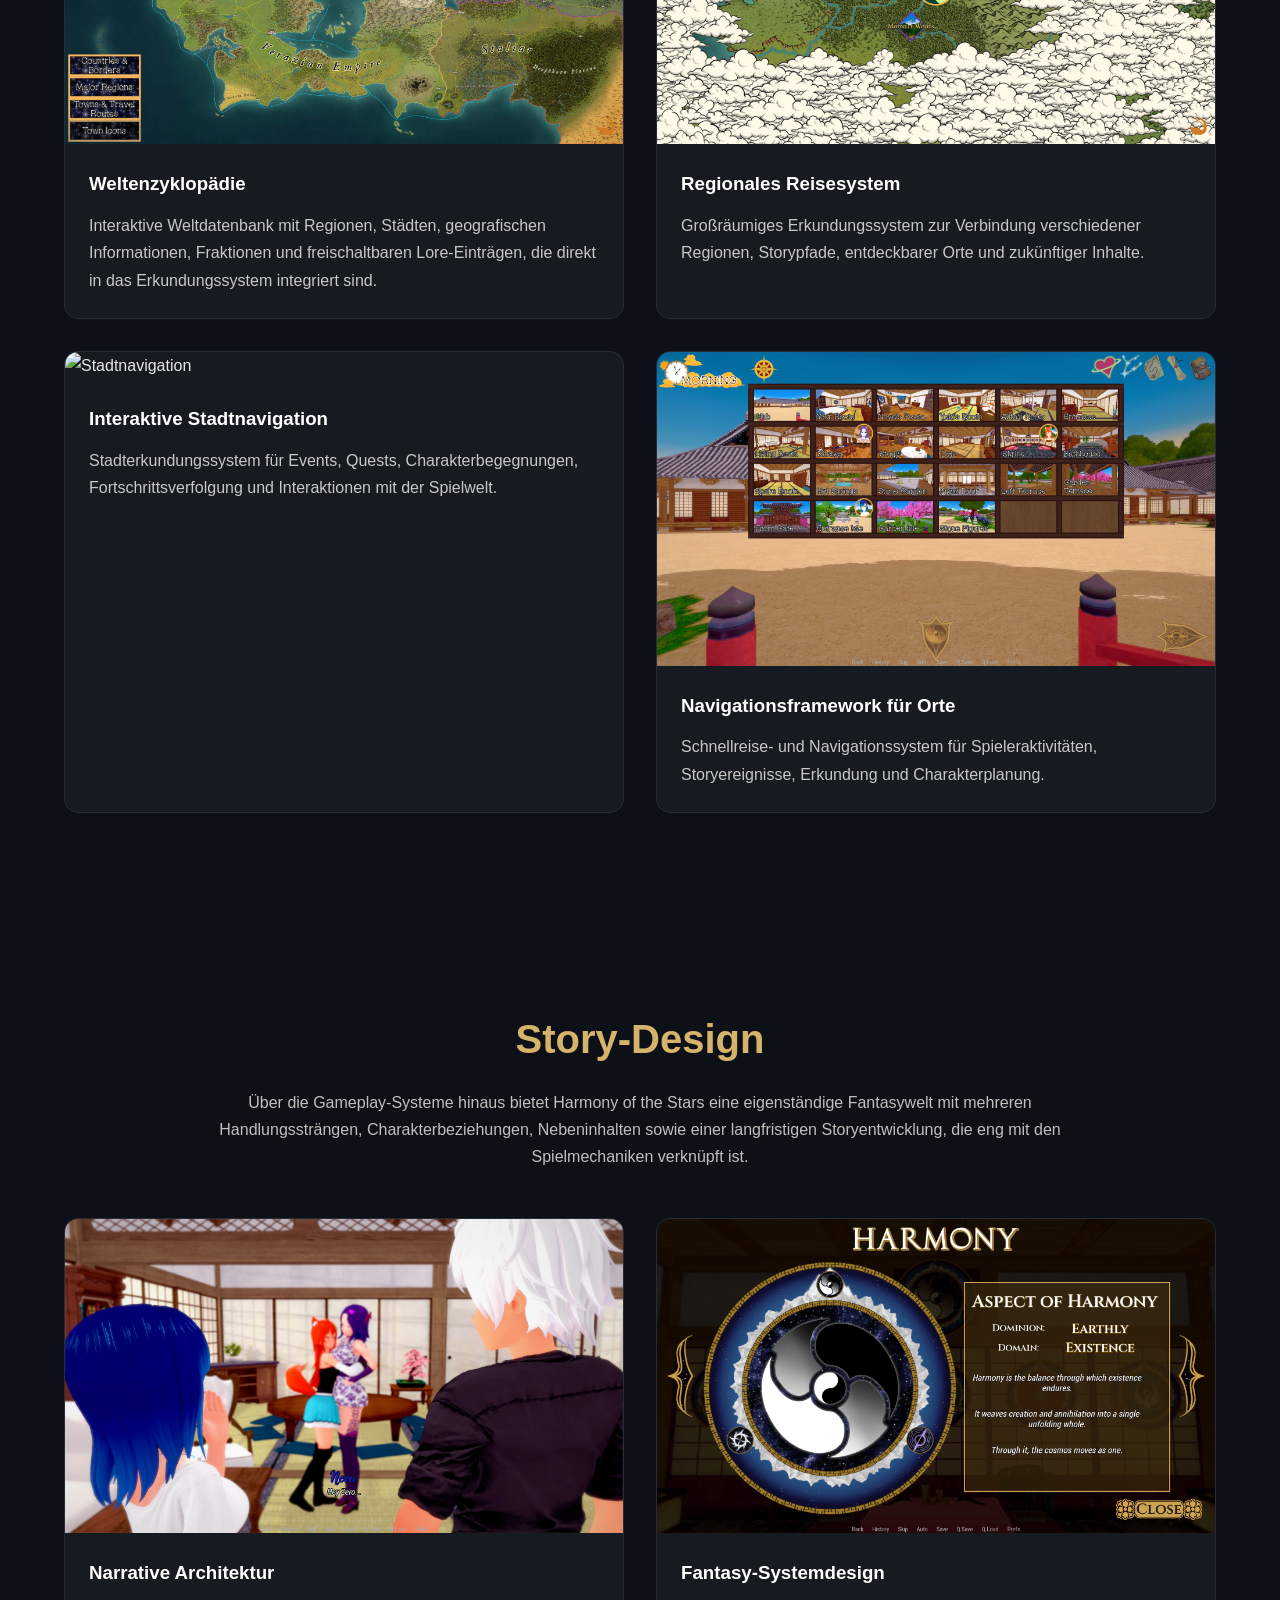
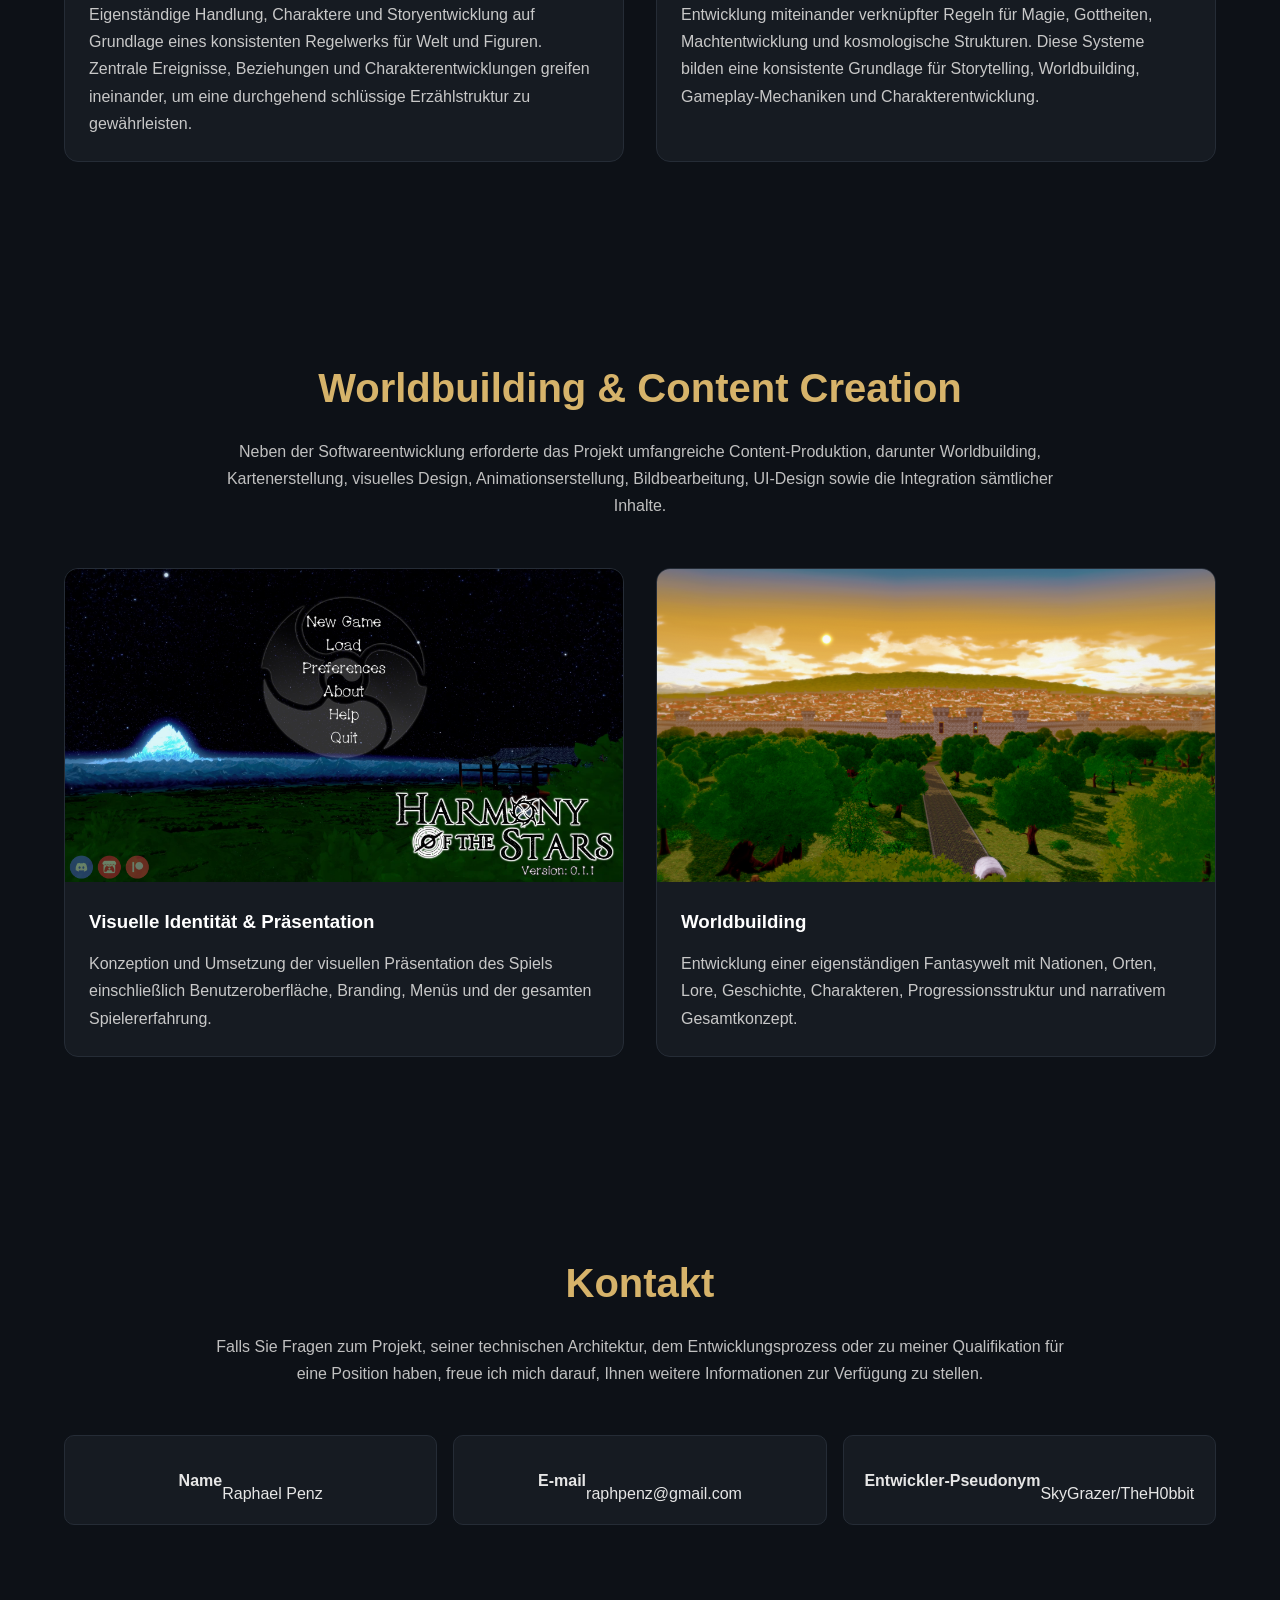
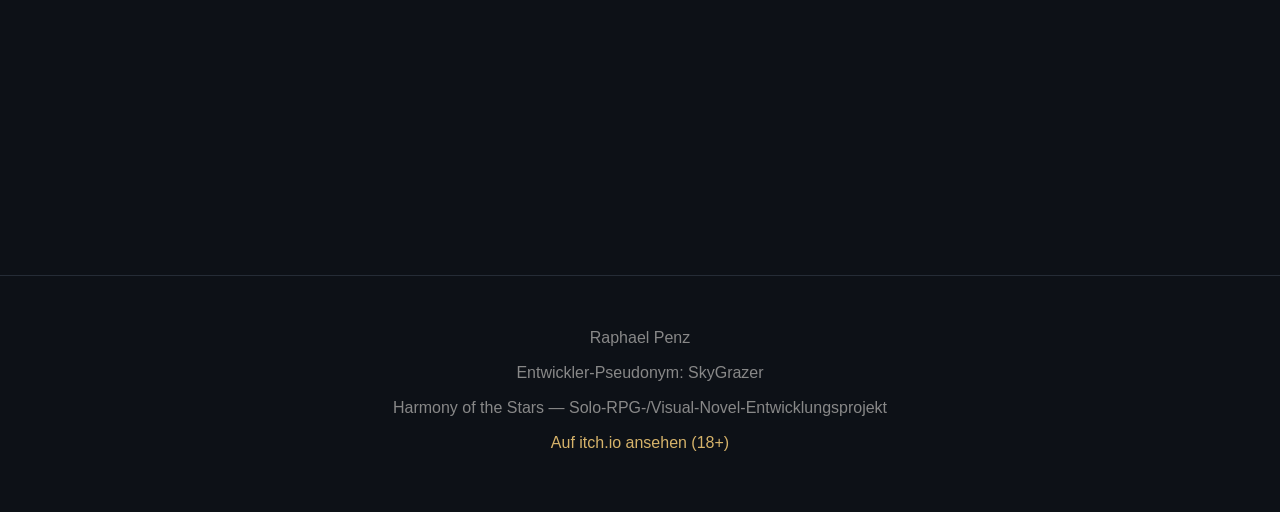
==== commit 0b33e6ac: "Updated CV's, Website, Spelling Updated CV's, Website, Spelling" ====
--- a/de.html
+++ b/de.html
@@ -243,7 +243,7 @@
         <h2>Technische Systeme</h2>
 
         <p class="section-intro">
-            Eine Sammlung miteinander verknüpfter Gameplay-Systeme, die Ren'Py weit über die klassischen Funktionen einer Visual Novel hinaus erweitern. Das Projekt legt besonderen Wert auf modulare Architektur, Wartbarkeit, datengetriebene Inhalte sowie Kompatibilität zukünftiger Spielstände und Updates.
+            Eine Sammlung miteinander verknüpfter Gameplay-Systeme, die Ren'Py weit über die klassischen Funktionen eines Visual Novels hinaus erweitern. Das Projekt legt besonderen Wert auf modulare Architektur, Wartbarkeit, datengetriebene Inhalte sowie Kompatibilität zukünftiger Spielstände und Updates.
         </p>
 
         <div class="card-grid">
@@ -305,7 +305,7 @@
                     <h3>Beziehungsfortschritt</h3>
 
                     <p>
-                        Charakterbeziehungssystem mit Zuneigungsverfolgung, Fortschrittsmeilensteinen, freischaltbaren Inhalten, Eventauslösern und langfristiger Charakterentwicklung.
+                        Charakterbeziehungssystem mit Zuneigungsübersicht, Fortschrittsmeilensteinen, freischaltbaren Inhalten, Eventauslösern und langfristiger Charakterentwicklung.
                     </p>
 
                 </div>
@@ -477,7 +477,7 @@
                     <h3>Fantasy-Systemdesign</h3>
 
                     <p>
-                        Entwicklung miteinander verknüpfter Regeln für Magie, Göttlichkeit, Machtentwicklung und kosmologische Strukturen. Diese Systeme bilden eine konsistente Grundlage für Storytelling, Worldbuilding, Gameplay-Mechaniken und Charakterentwicklung.
+                        Entwicklung miteinander verknüpfter Regeln für Magie, Gottheiten, Machtentwicklung und kosmologische Strukturen. Diese Systeme bilden eine konsistente Grundlage für Storytelling, Worldbuilding, Gameplay-Mechaniken und Charakterentwicklung.
                     </p>
 
                 </div>
@@ -503,7 +503,7 @@
         <p class="section-intro">
             Neben der Softwareentwicklung erforderte das Projekt umfangreiche Content-Produktion, darunter Worldbuilding, Kartenerstellung, visuelles Design, Animationserstellung, Bildbearbeitung, UI-Design sowie die Integration sämtlicher Inhalte.
         </p>
-
+        
         <div class="card-grid">
 
             <div class="card">
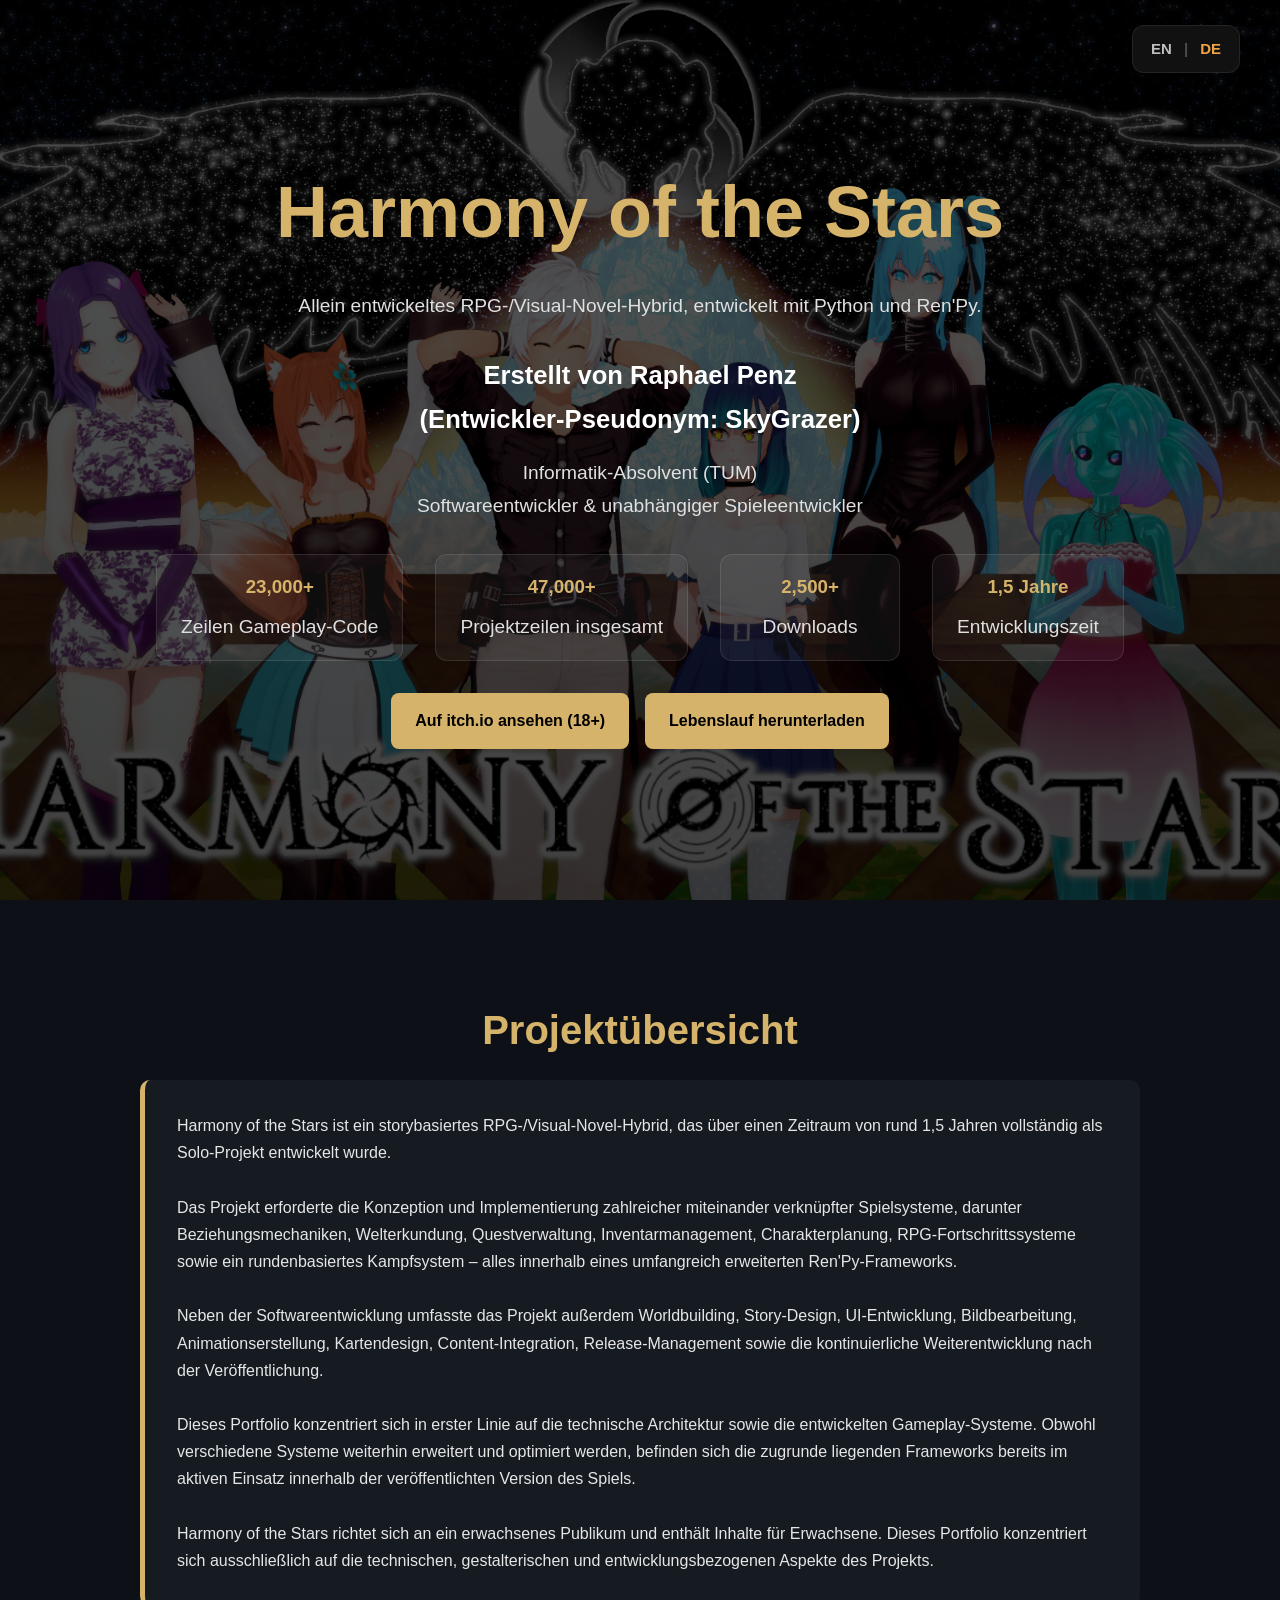
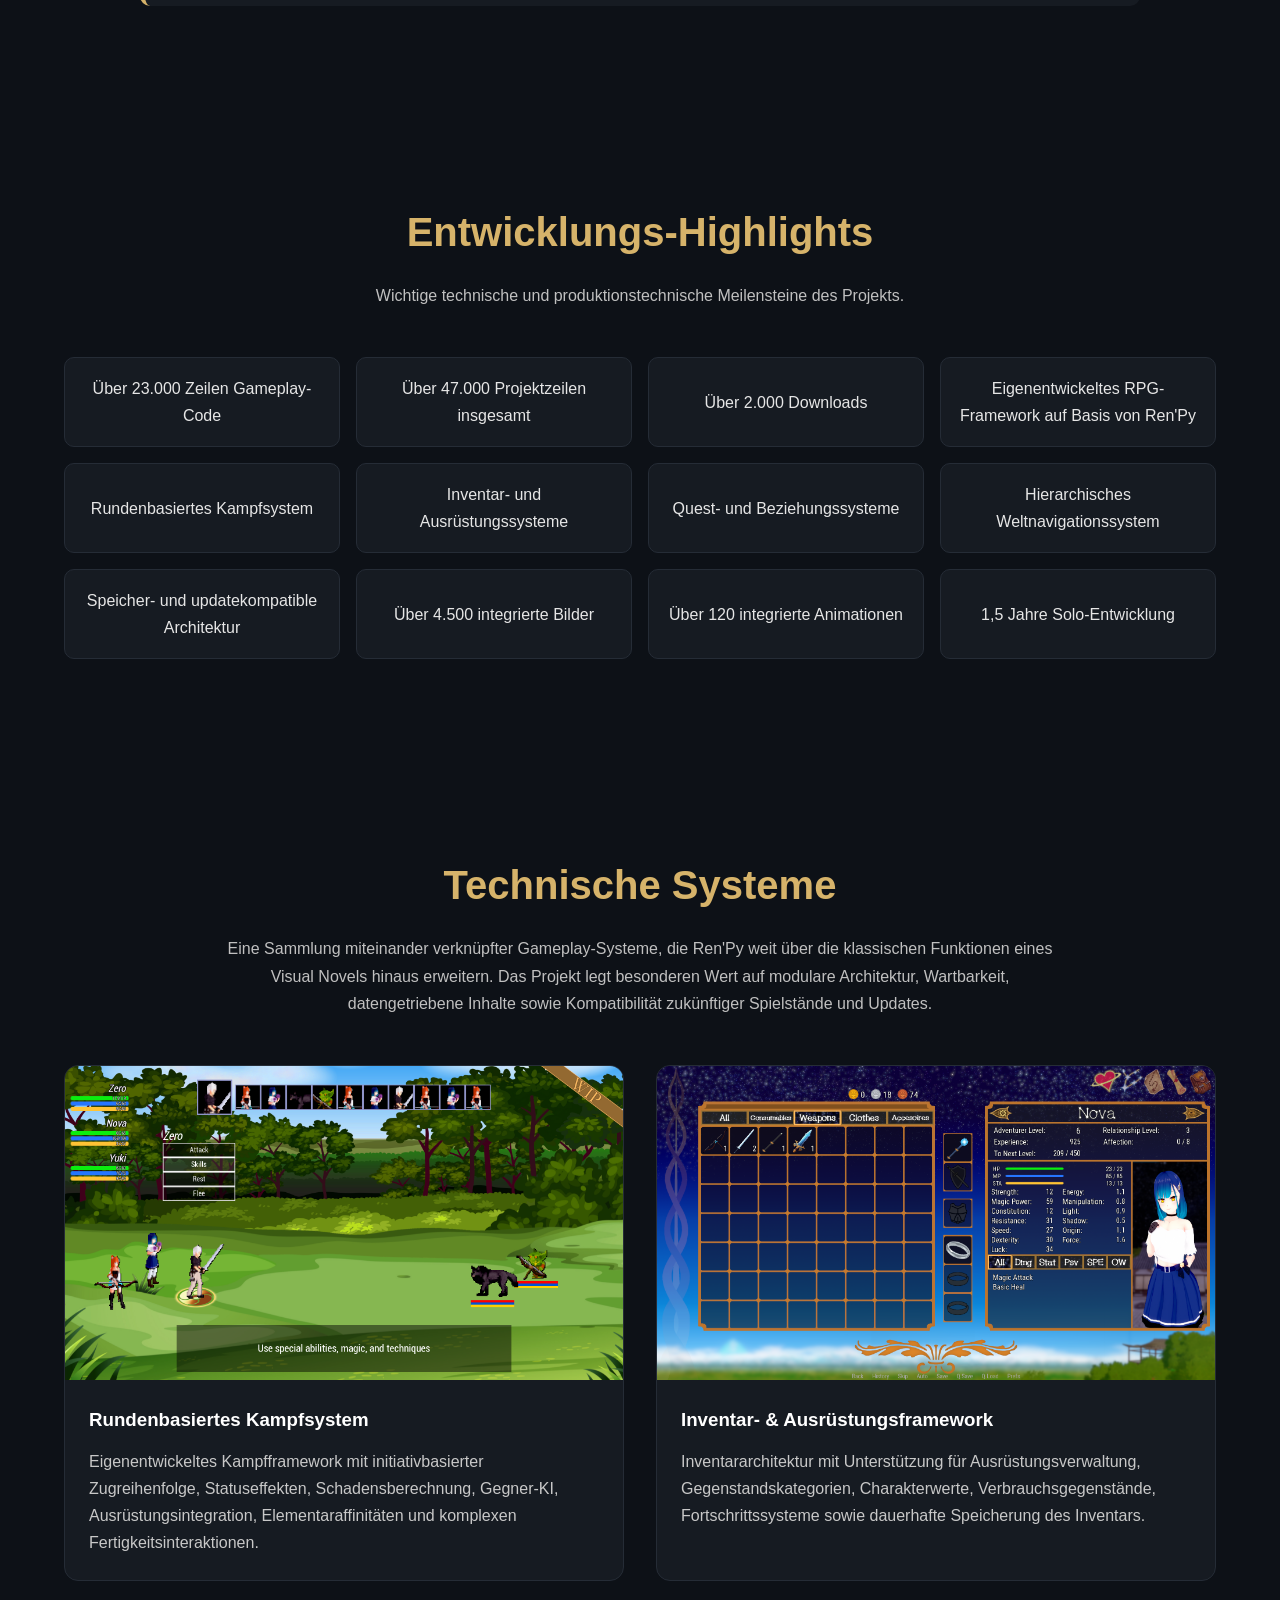
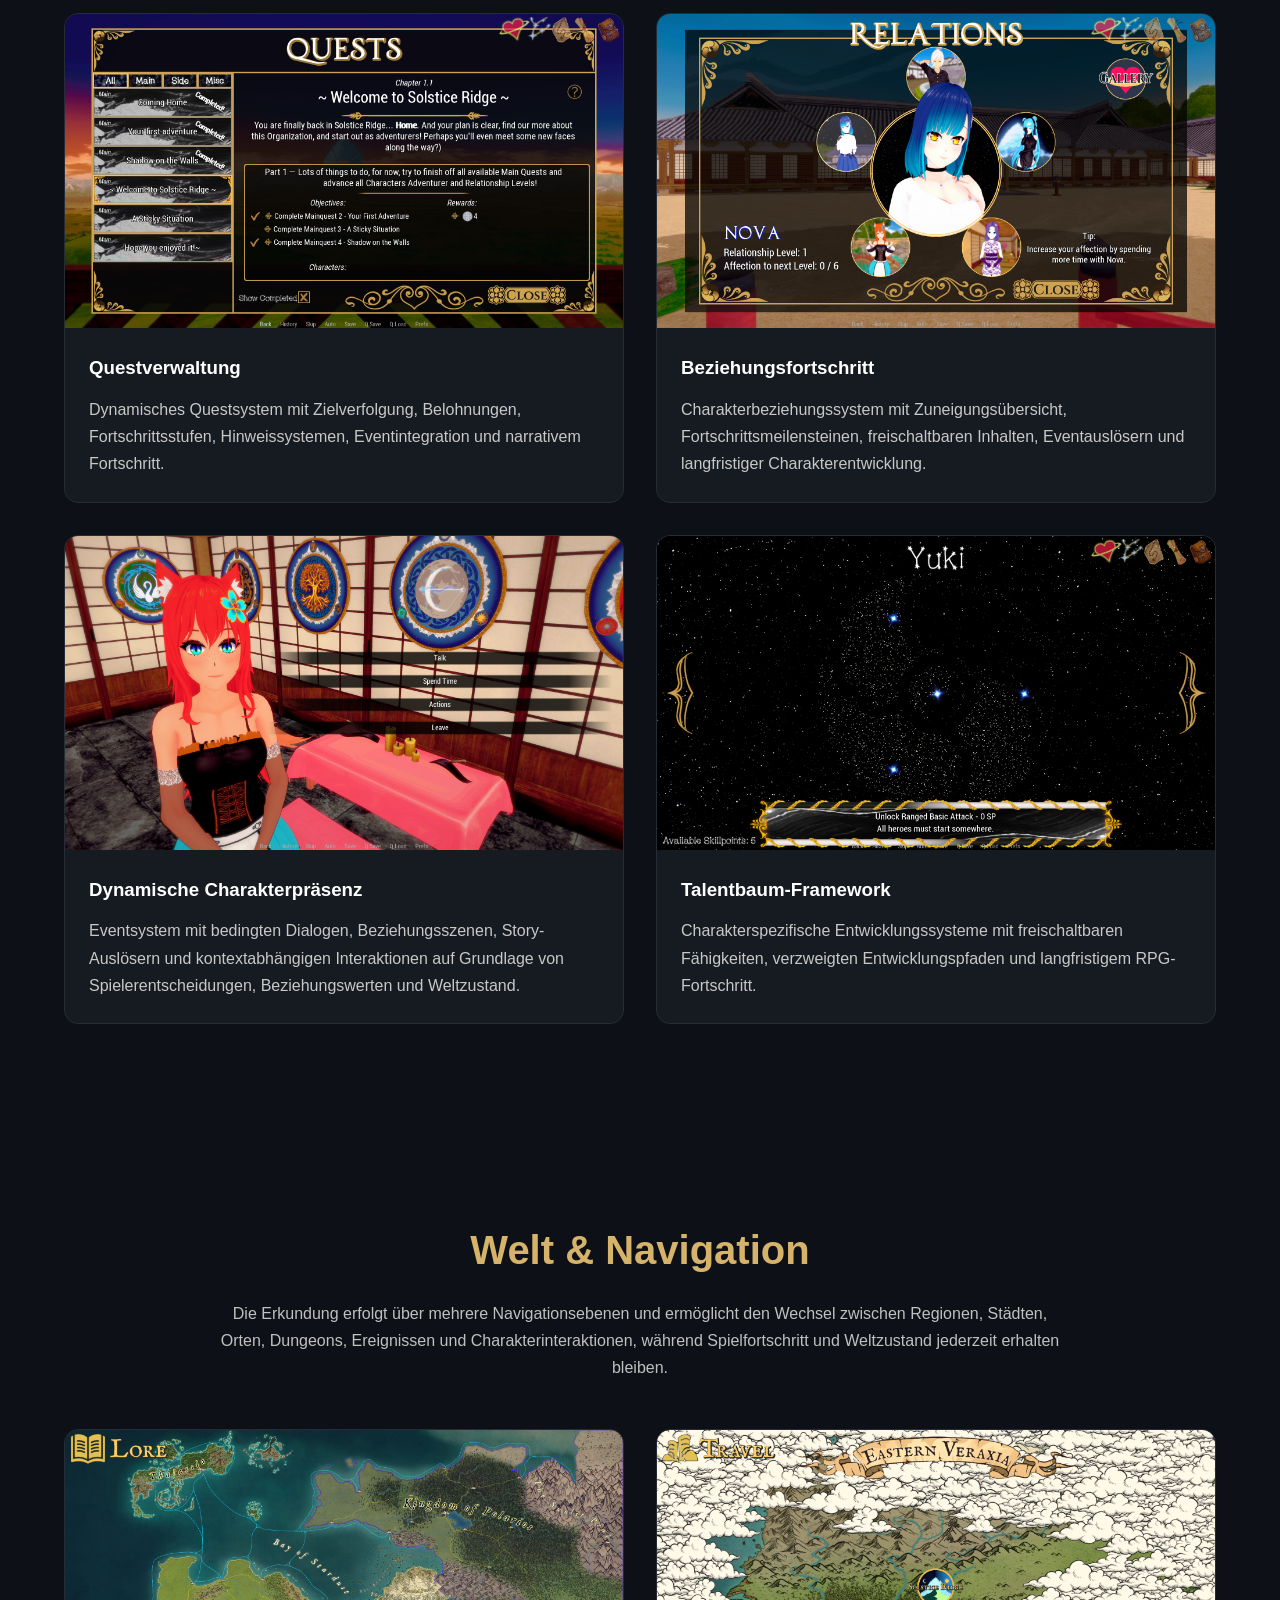
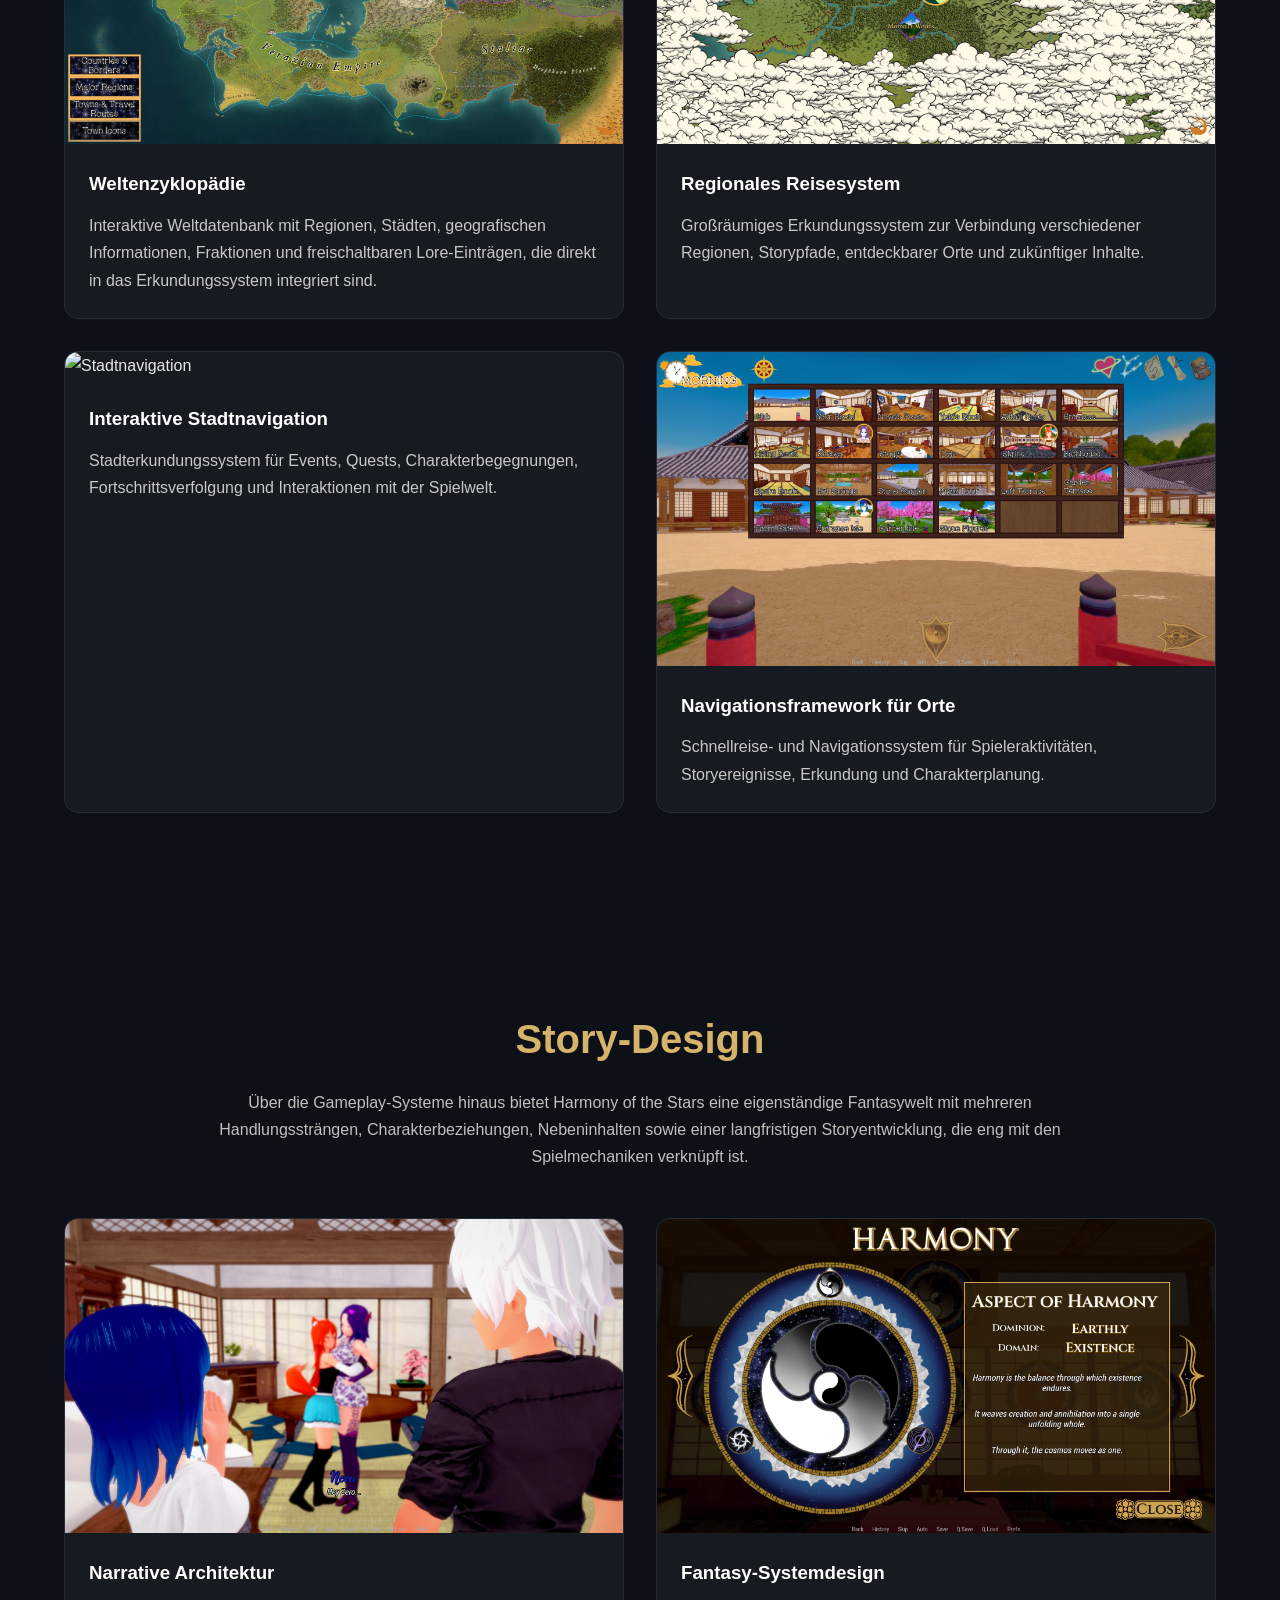
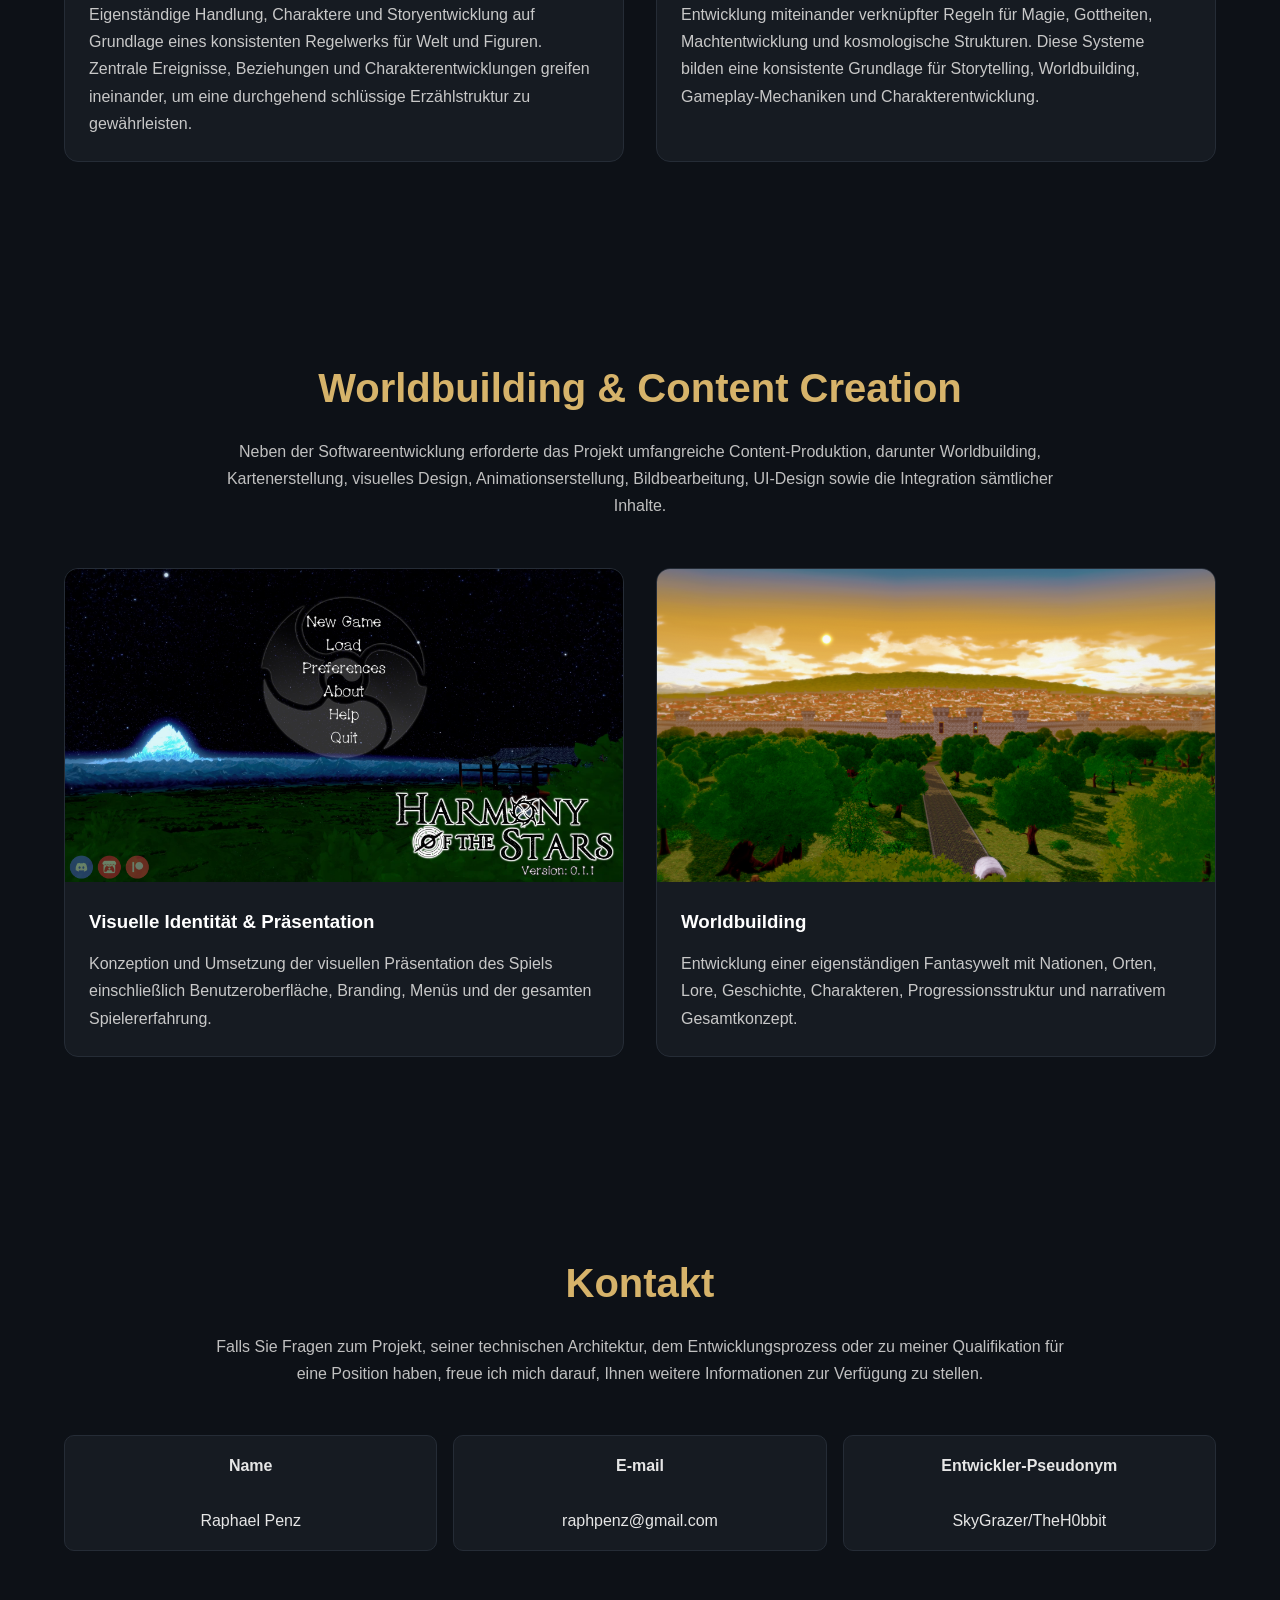
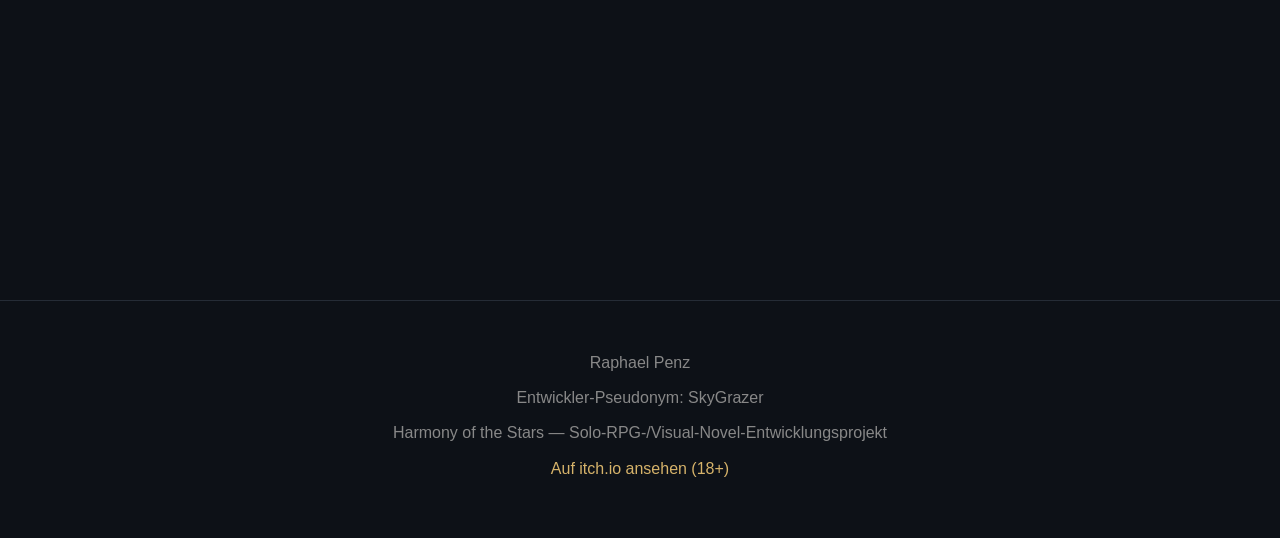
==== commit 46689de6: "minor bugfix added correct highlight spacing" ====
--- a/de.html
+++ b/de.html
@@ -560,17 +560,17 @@
 
         <div class="highlights">
 
-            <div class="highlight">
+            <div class="highlight contact">
                 <strong>Name</strong><br>
                 Raphael Penz
             </div>
 
-            <div class="highlight">
+            <div class="highlight contact">
                 <strong>E-mail</strong><br>
                 raphpenz@gmail.com
             </div>
 
-            <div class="highlight">
+            <div class="highlight contact">
                 <strong>Entwickler-Pseudonym</strong><br>
                 SkyGrazer/TheH0bbit
             </div>
--- a/style.css
+++ b/style.css
@@ -214,6 +214,13 @@
     transition: 0.25s ease;
 }
 
+.highlight.contact {
+    display: flex;
+    flex-direction: column;
+    justify-content: center;
+    align-items: center;
+}
+
 .highlight:hover {
     border-color: #d6b36a;
     transform: translateY(-3px);
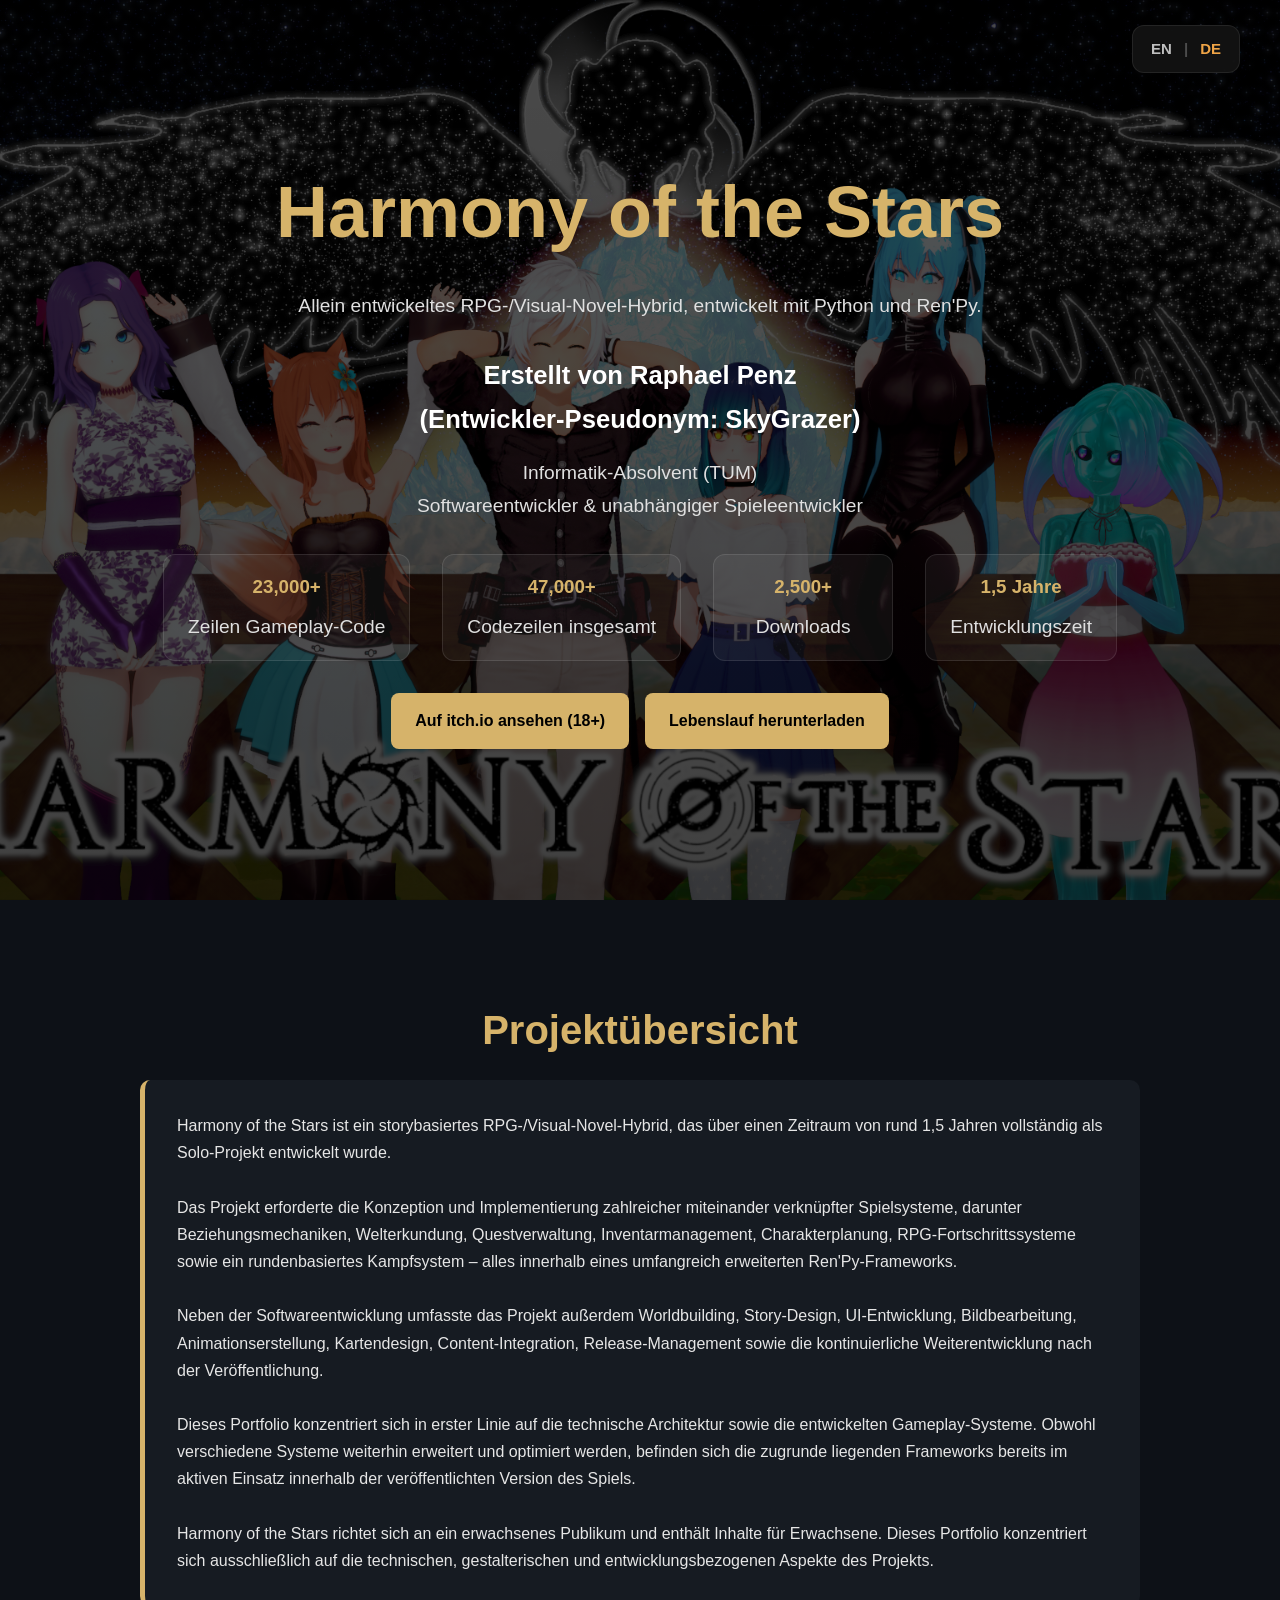
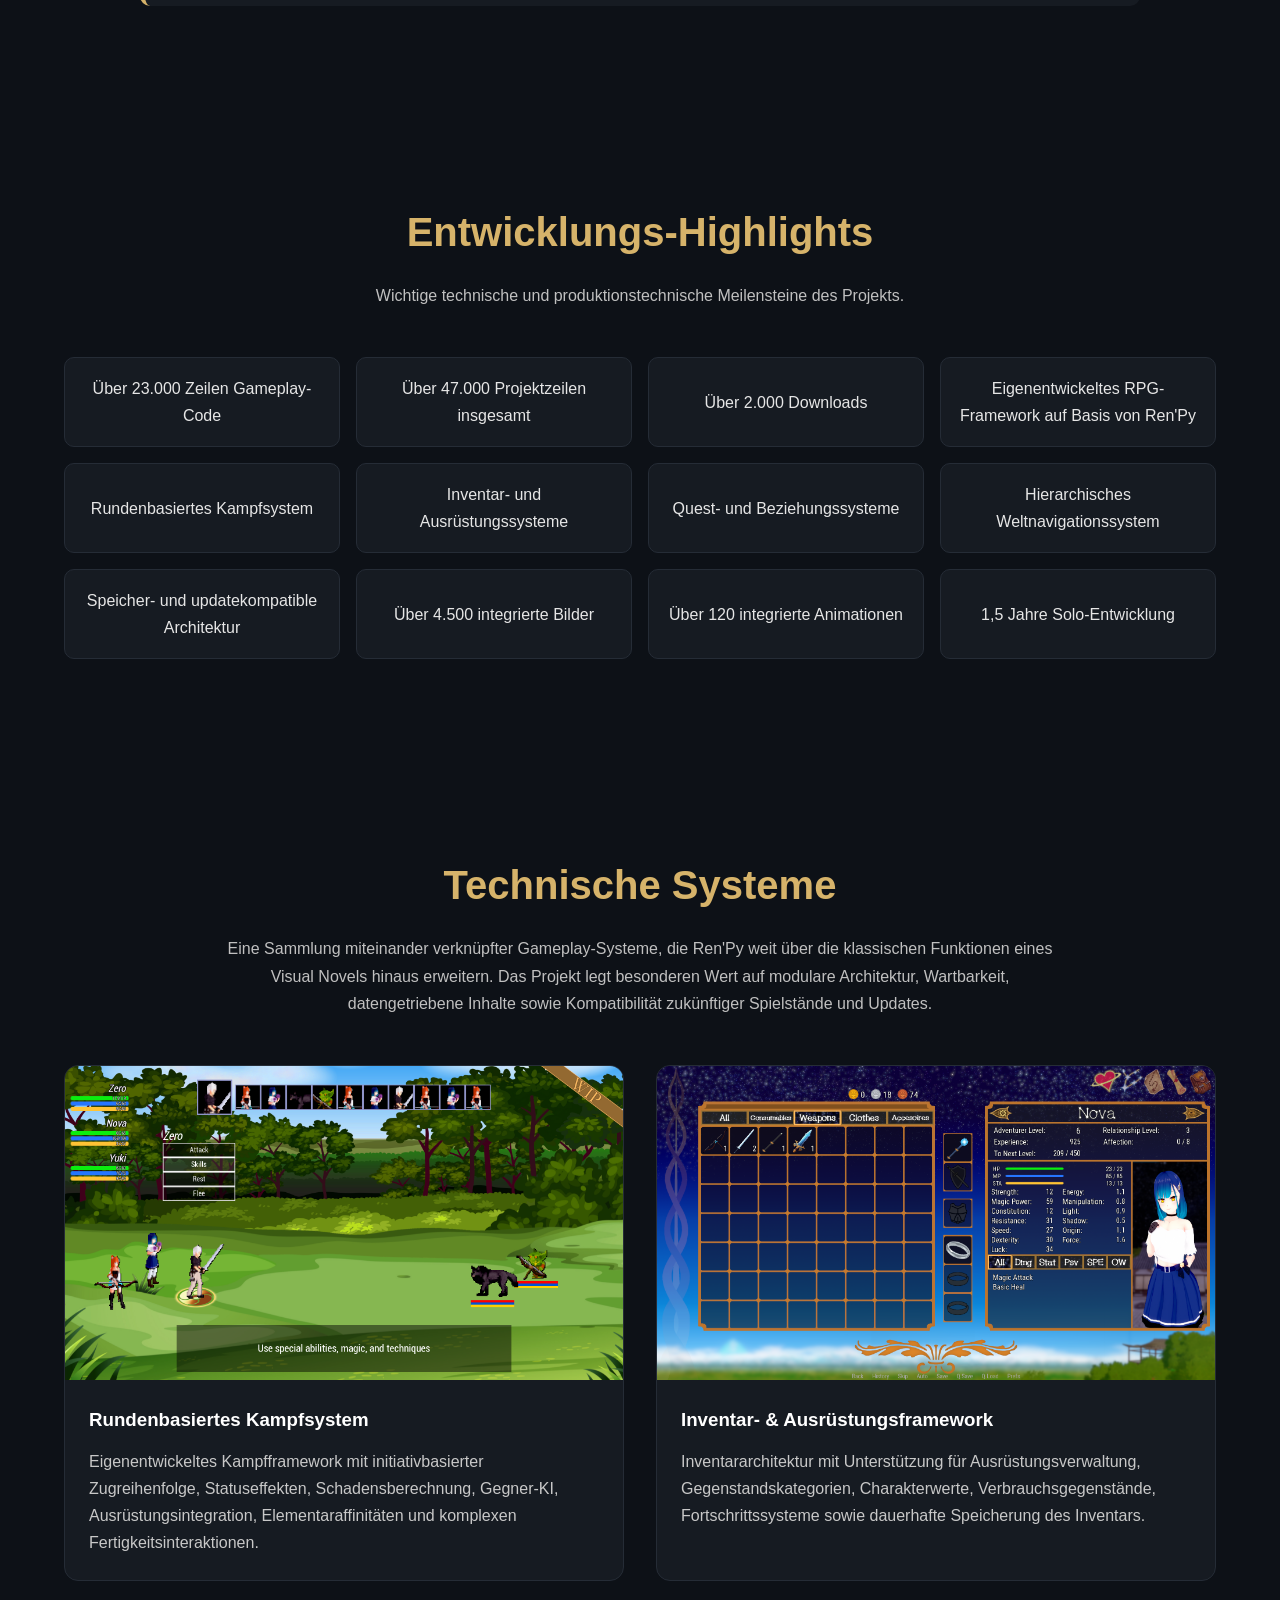
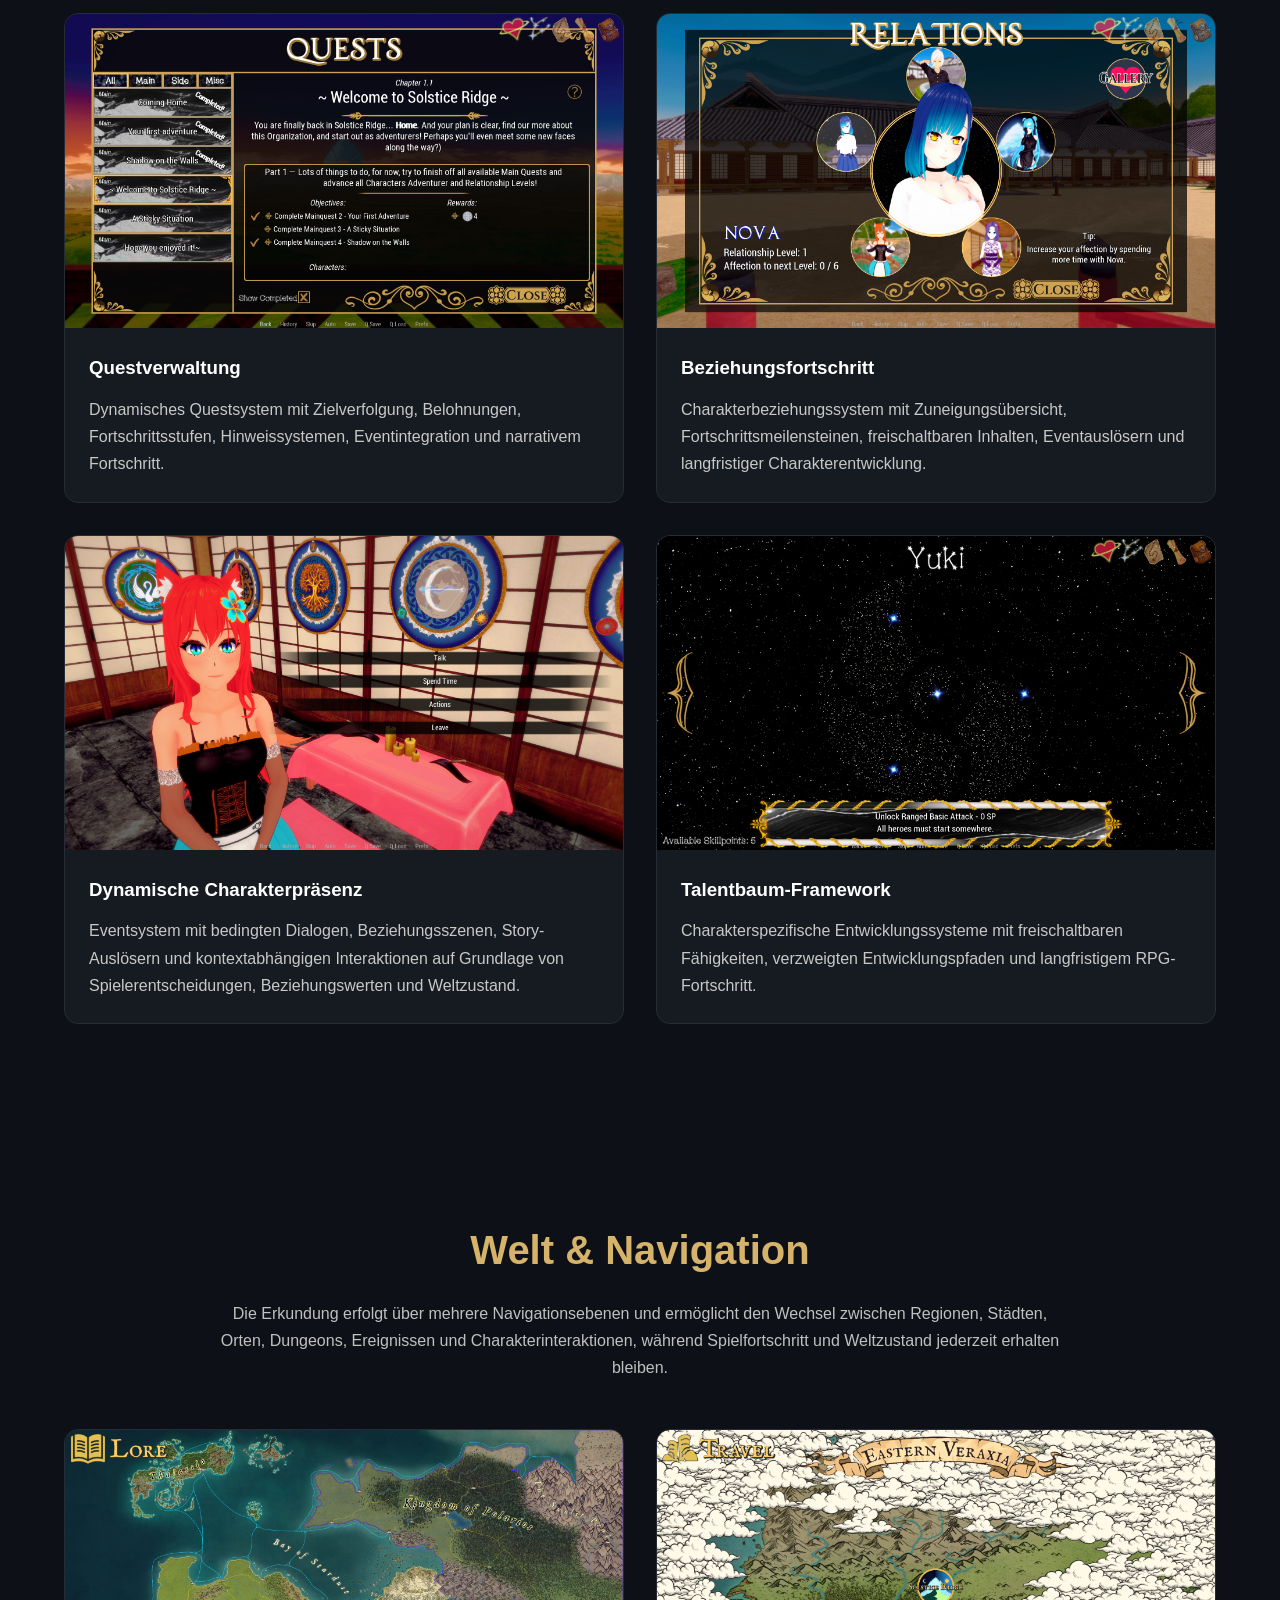
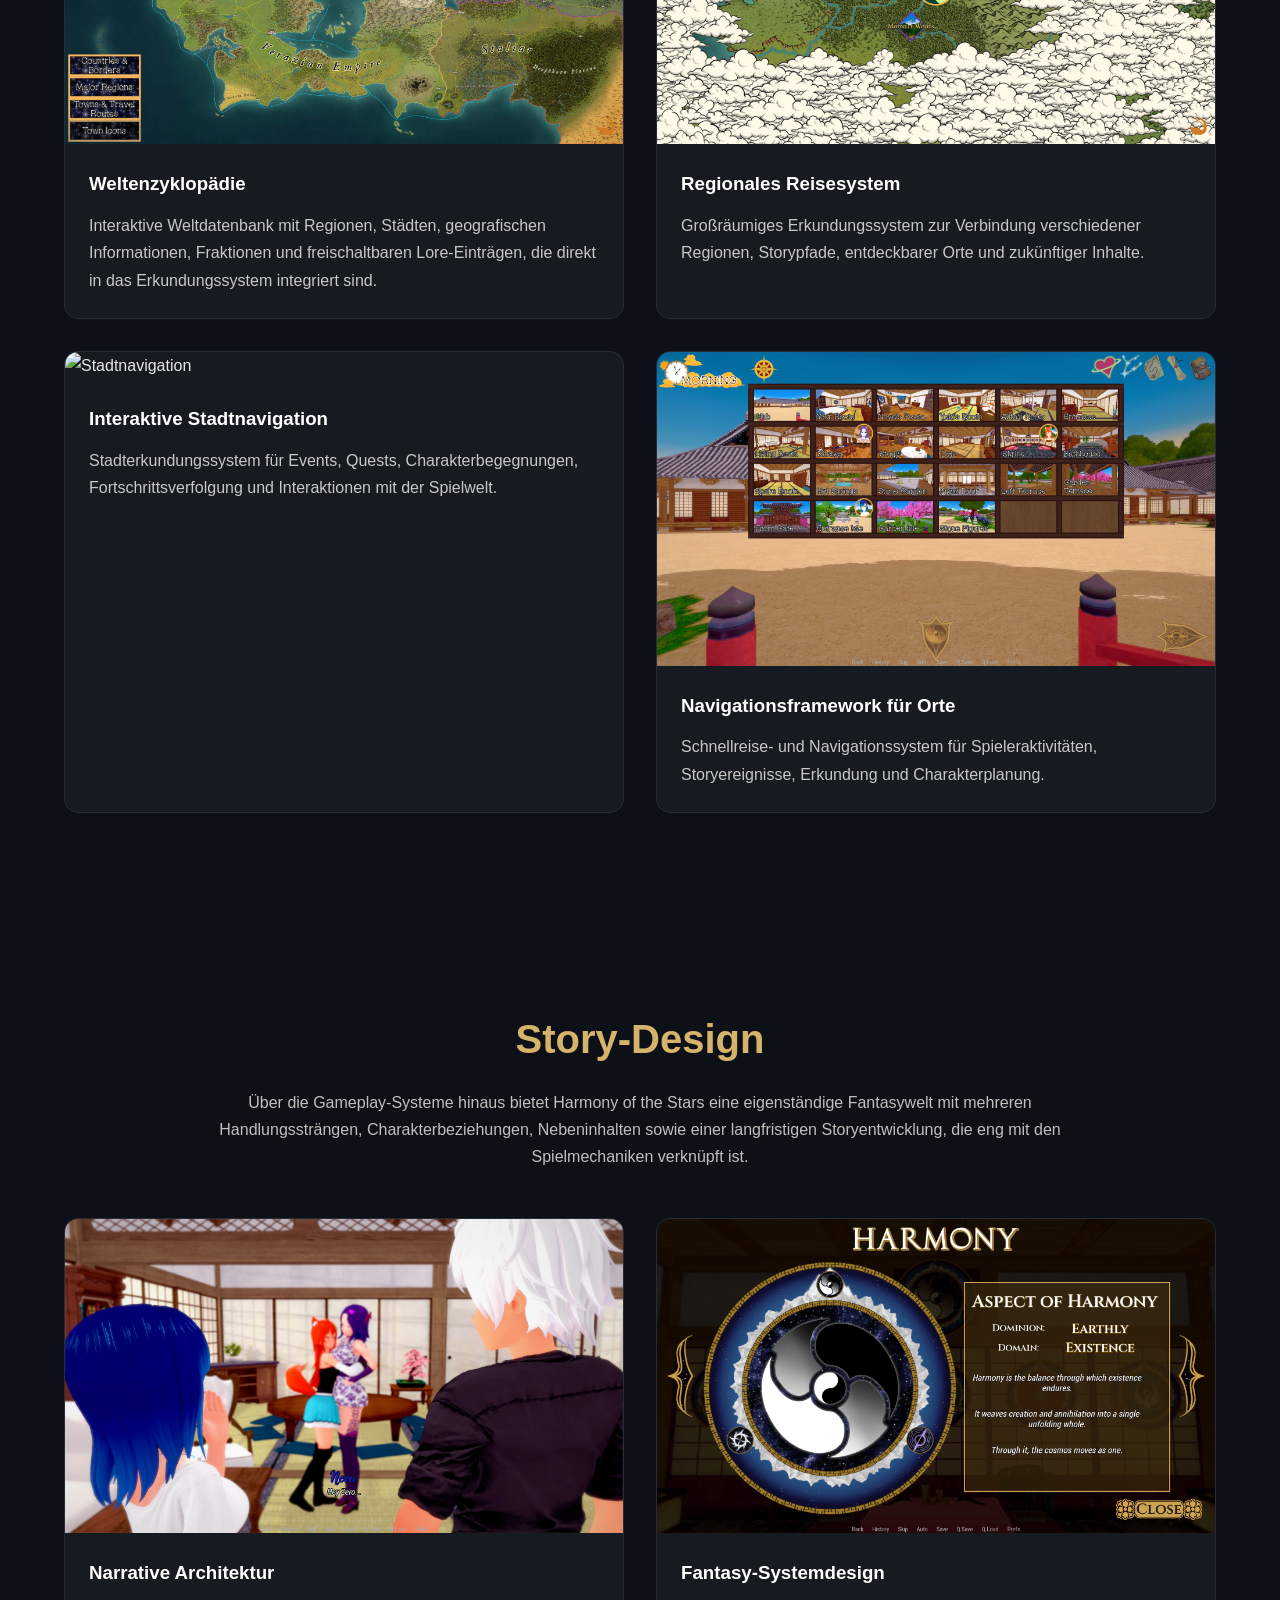
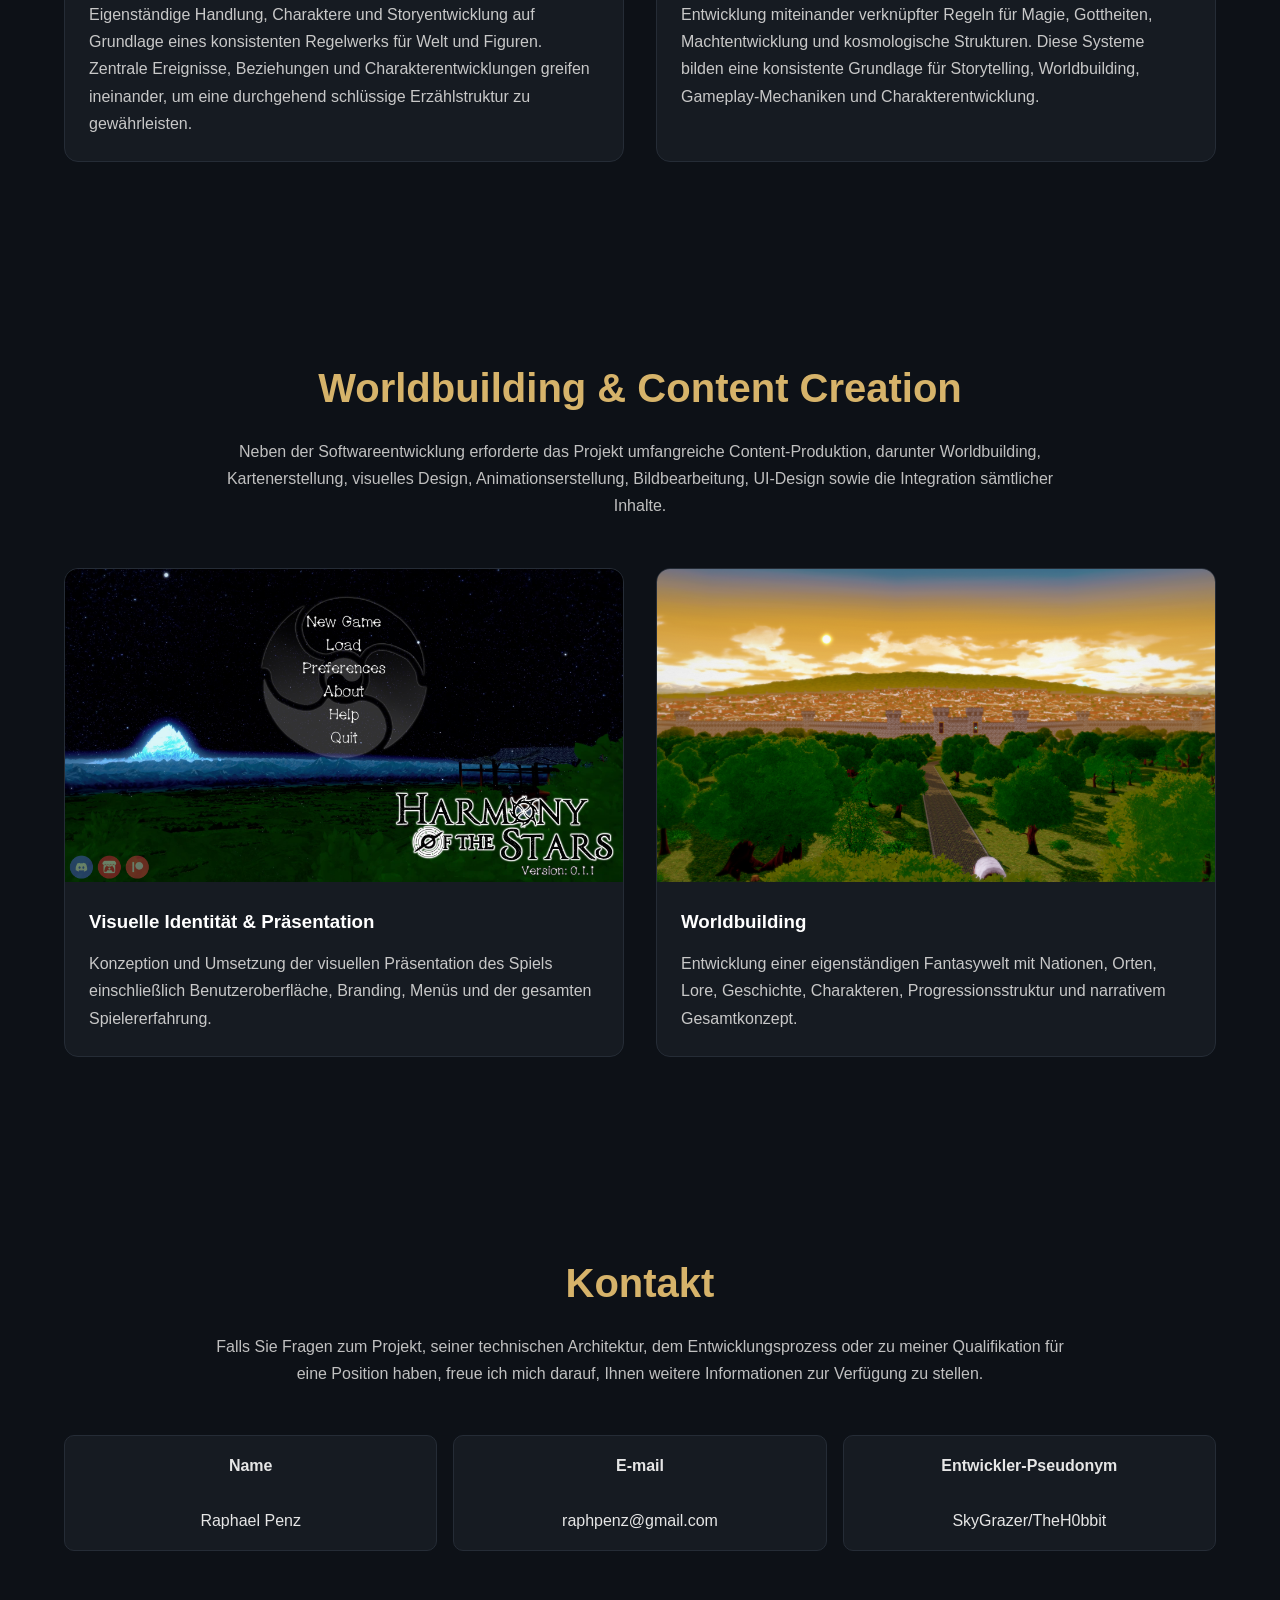
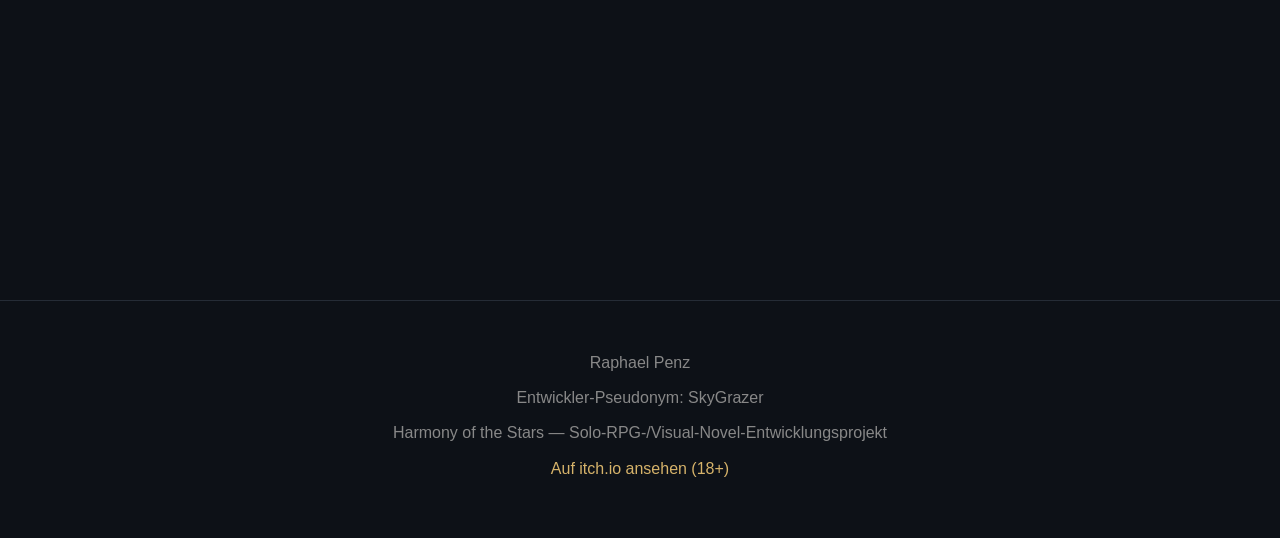
==== commit 6f894f81: "Small spelling Fix spelling fix" ====
--- a/de.html
+++ b/de.html
@@ -102,7 +102,7 @@
 
             <div class="stat-box">
                 <h3>47,000+</h3>
-                <p>Projektzeilen insgesamt</p>
+                <p>Codezeilen insgesamt</p>
             </div>
 
             <div class="stat-box">
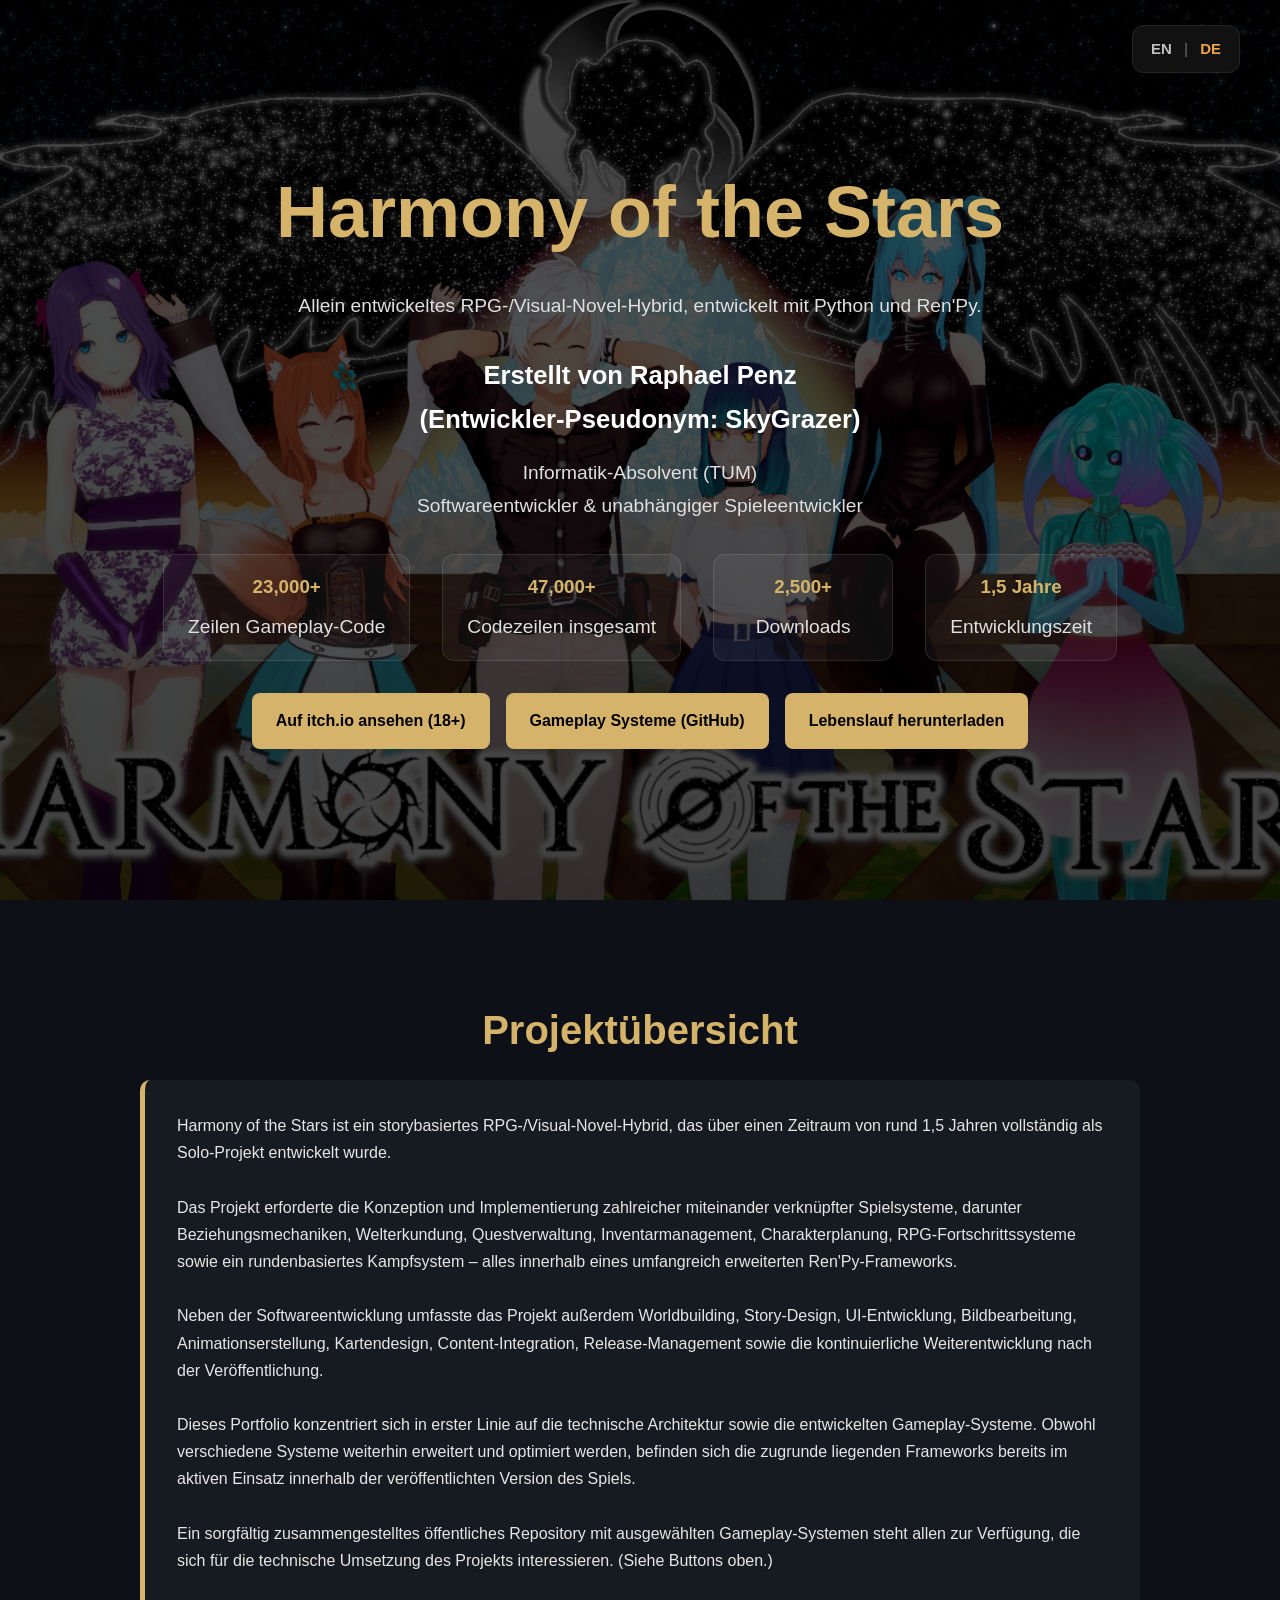
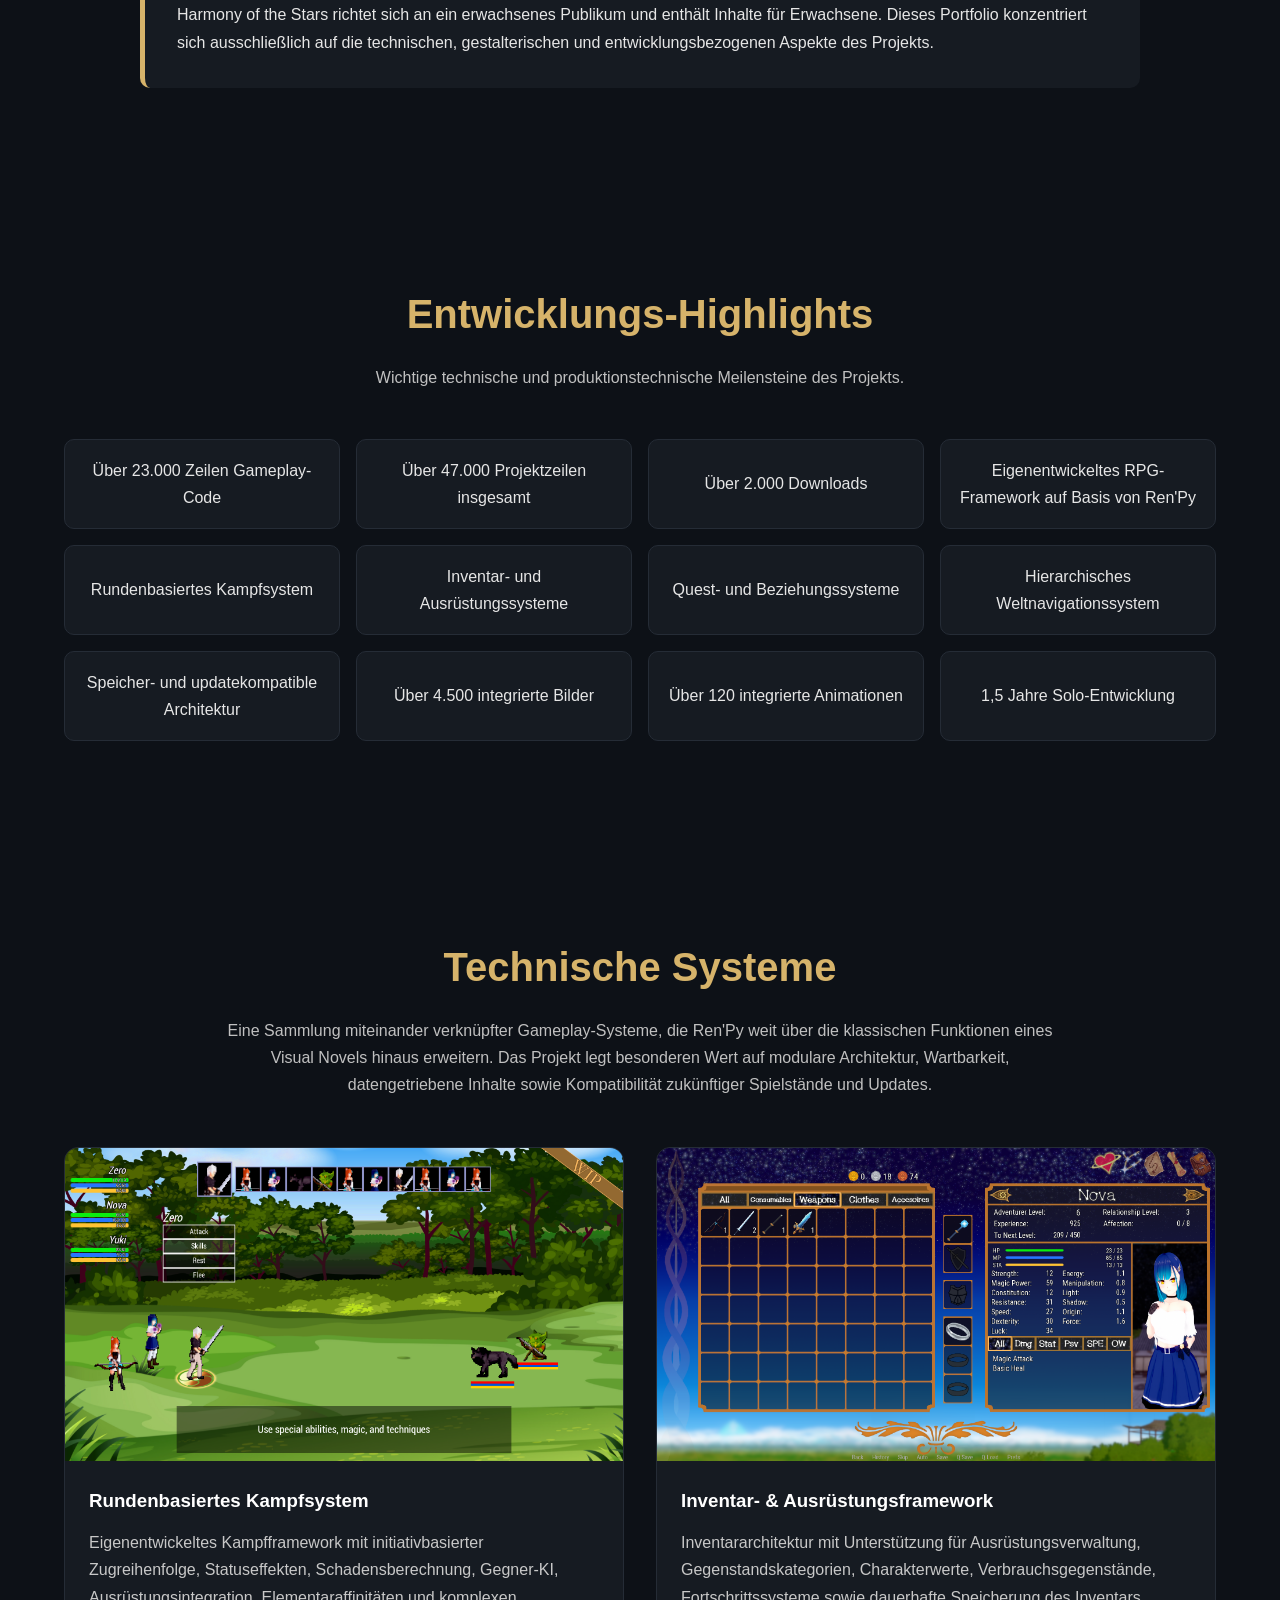
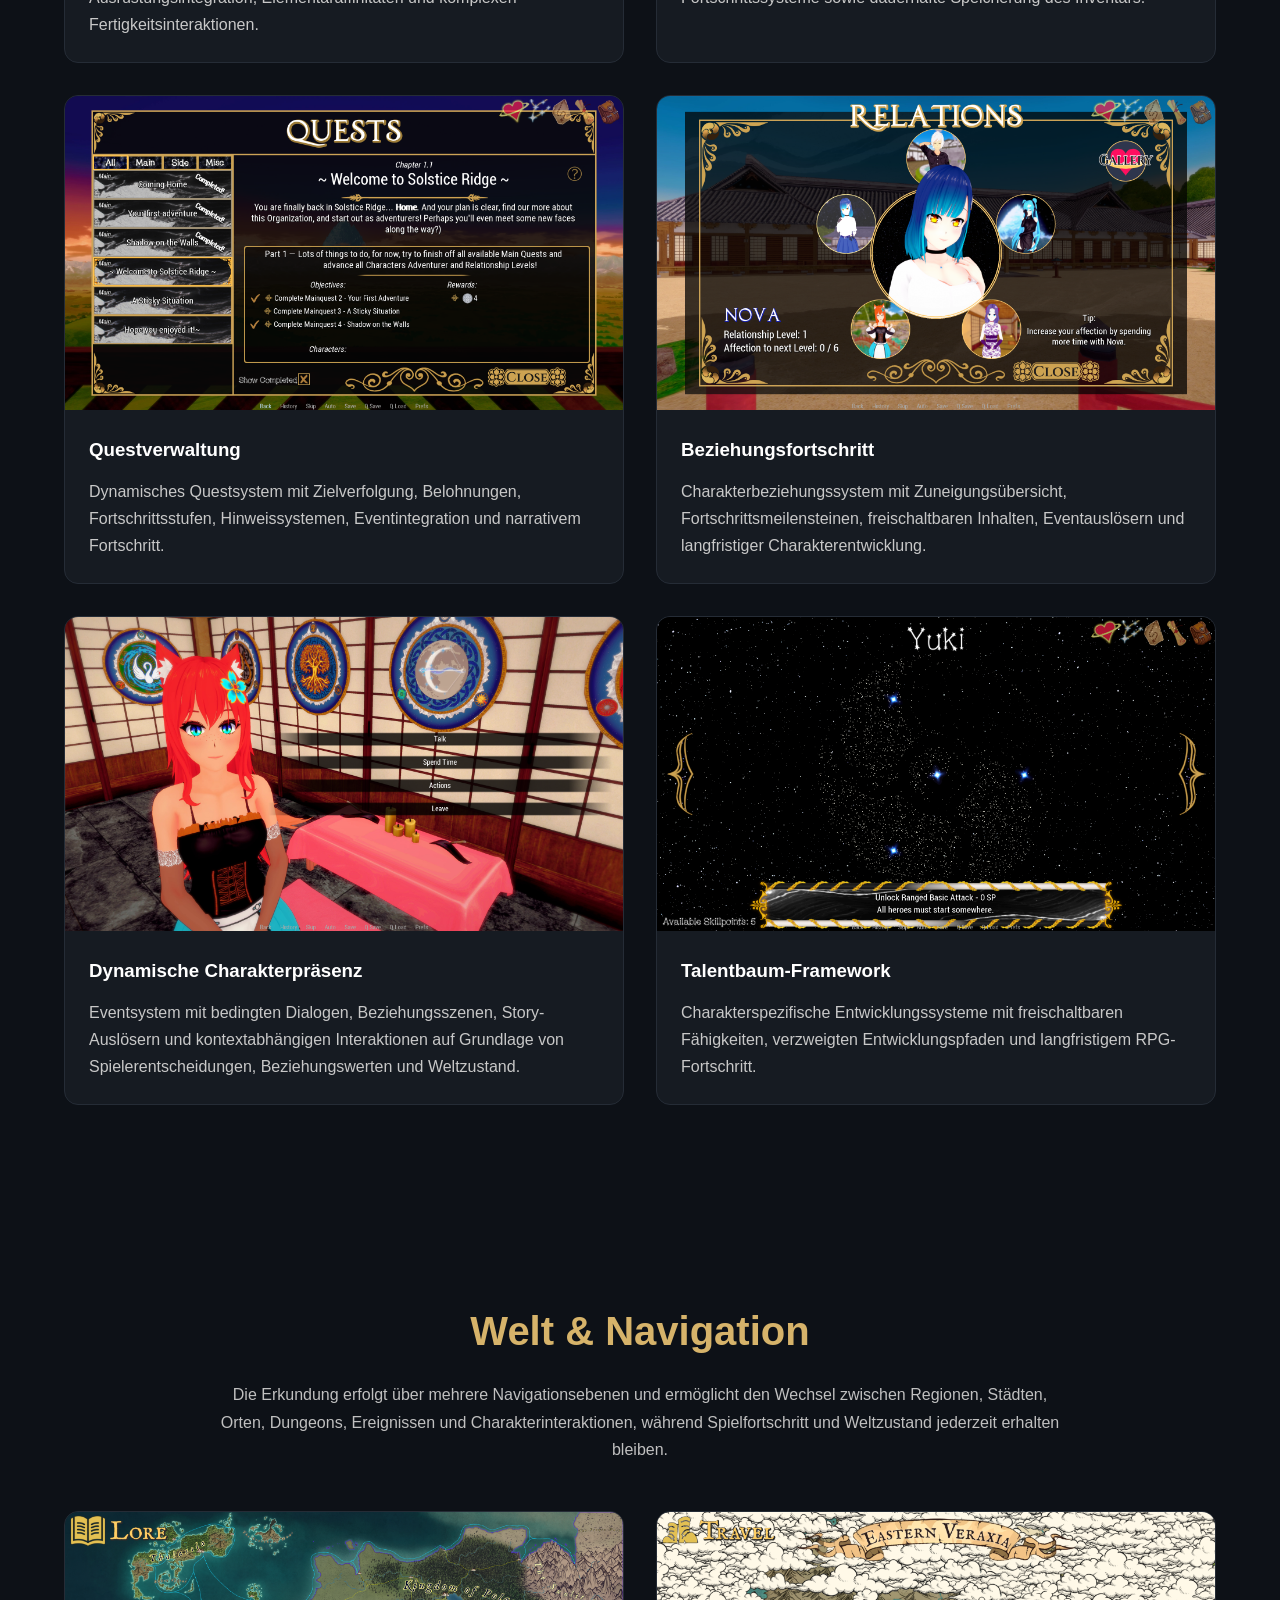
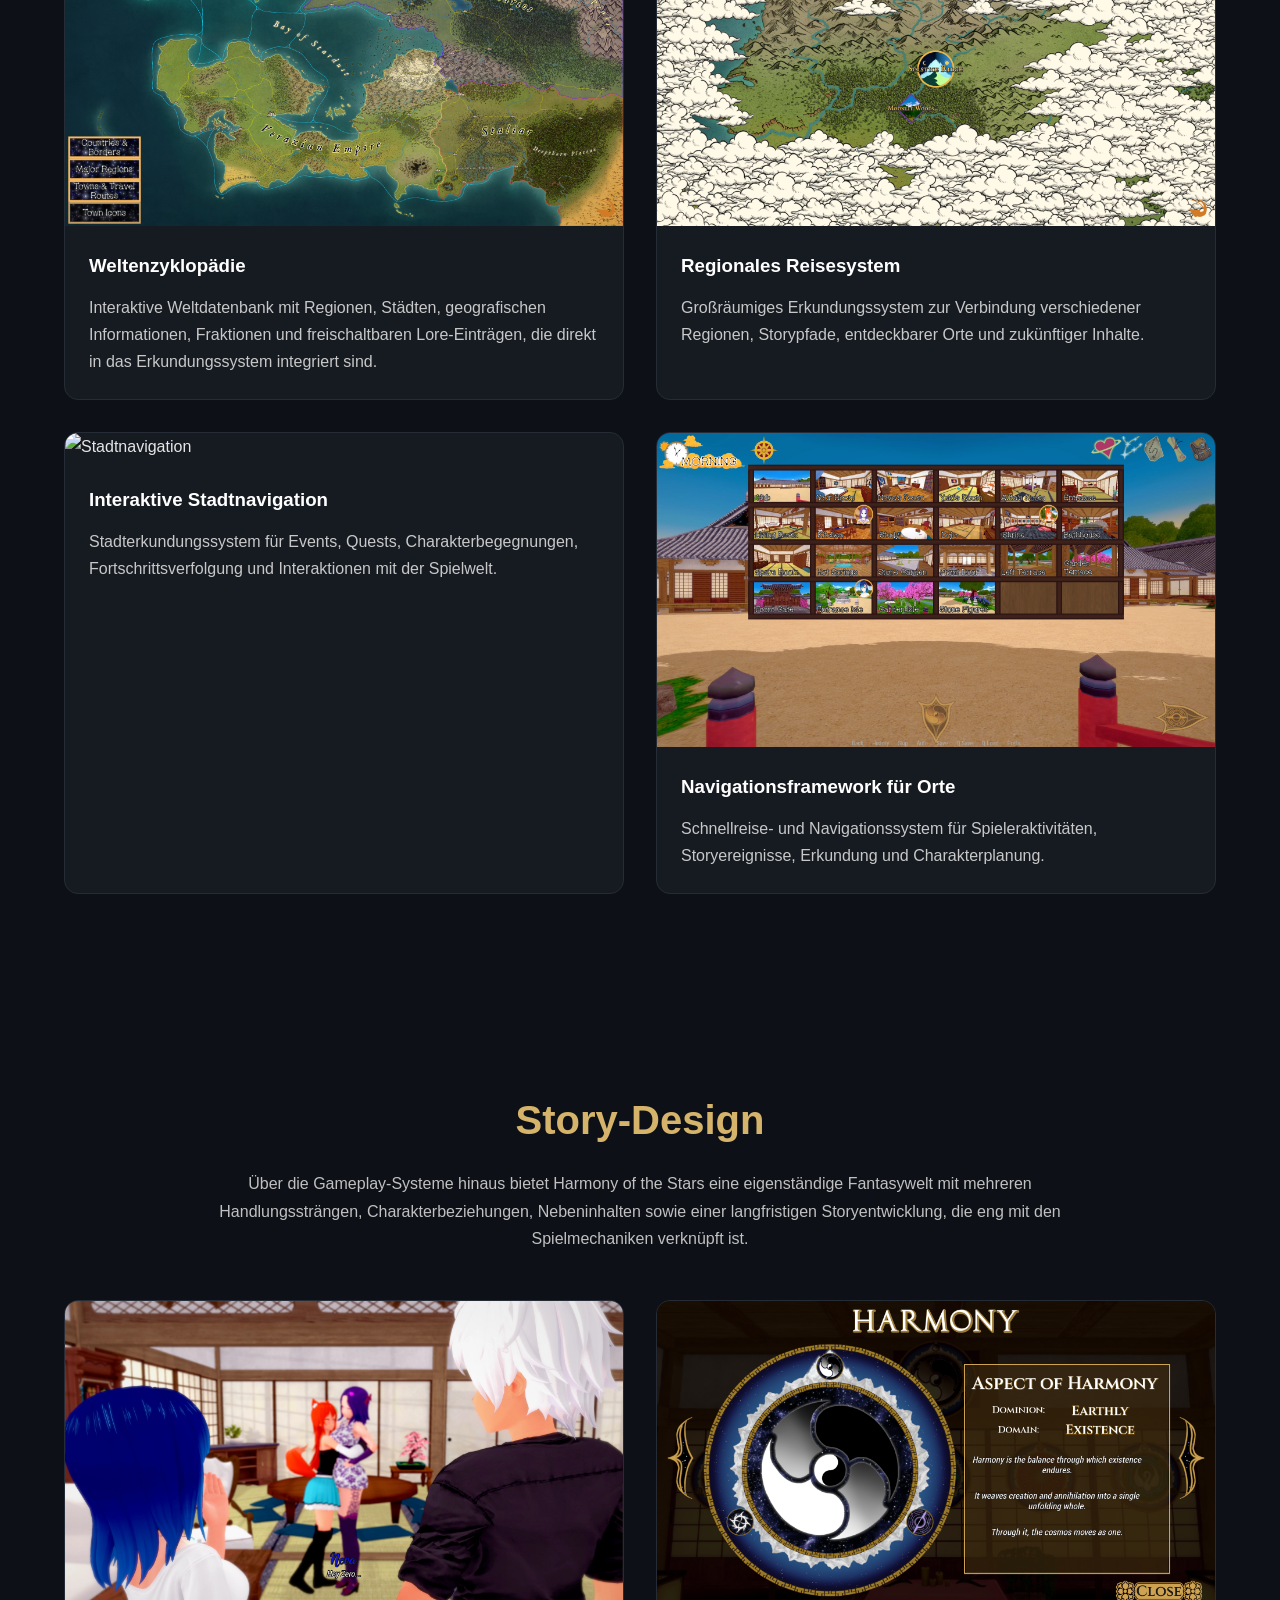
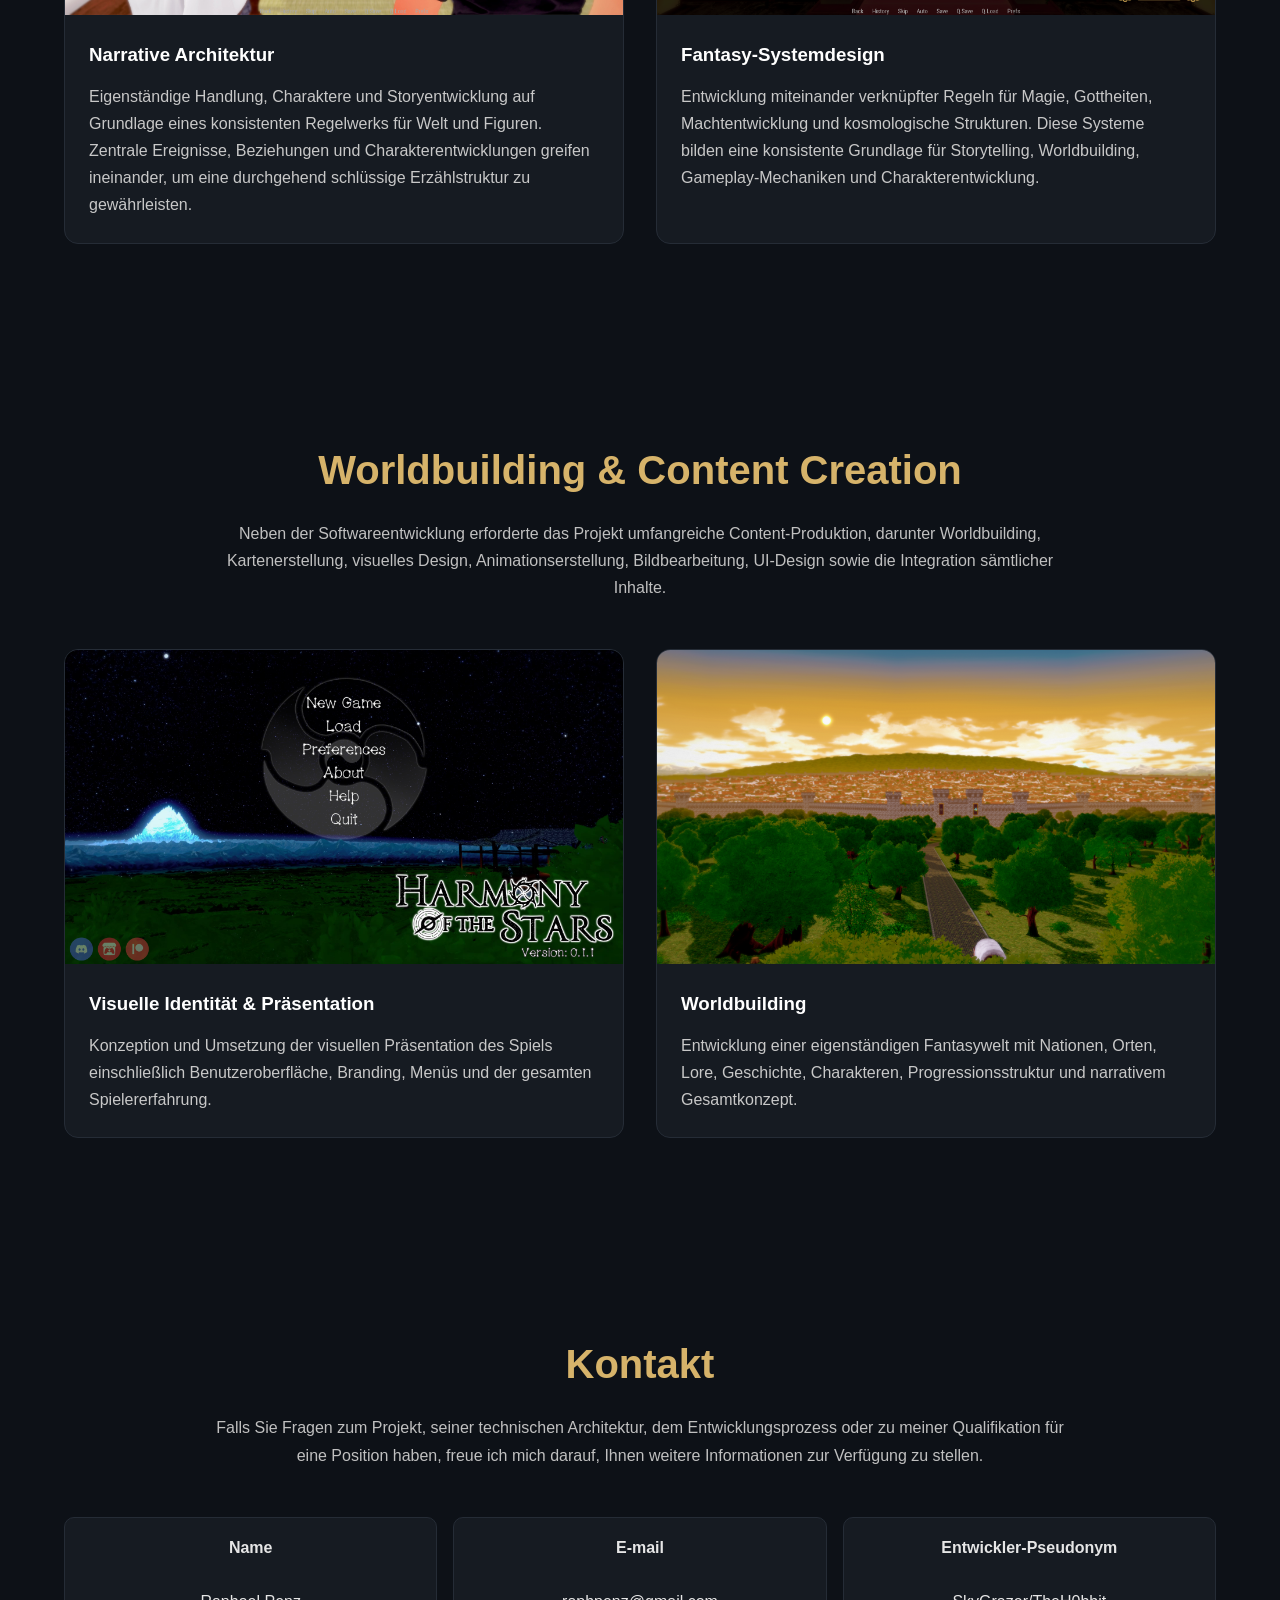
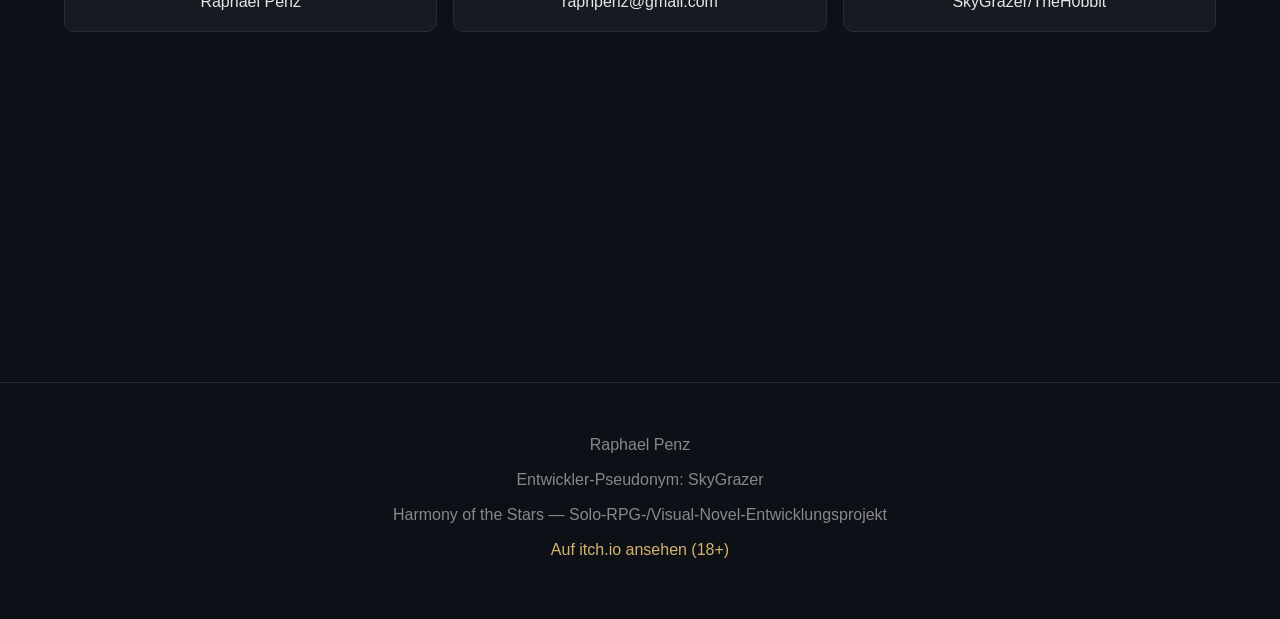
==== commit 8abb6b56: "added link to Github samples added links, small updates" ====
--- a/de.html
+++ b/de.html
@@ -127,6 +127,15 @@
 
             </a>
 
+            <a href="https://github.com/TheH0bbit/harmony-of-the-stars-code-samples#"
+               target="_blank"
+               class="button">
+
+               Gameplay Systeme (GitHub)
+
+            </a>
+
+
             <a href="RaphaelPenz_CV_de.pdf"
                class="button">
 
@@ -176,6 +185,11 @@
 
             <br>
 
+            <p>
+                Ein sorgfältig zusammengestelltes öffentliches Repository mit ausgewählten Gameplay-Systemen steht allen zur Verfügung, die sich für die technische Umsetzung des Projekts interessieren. (Siehe Buttons oben.)
+            </p>
+
+            <br>
             <p>
                 Harmony of the Stars richtet sich an ein erwachsenes Publikum und enthält Inhalte für Erwachsene. Dieses Portfolio konzentriert sich ausschließlich auf die technischen, gestalterischen und entwicklungsbezogenen Aspekte des Projekts.
             </p>
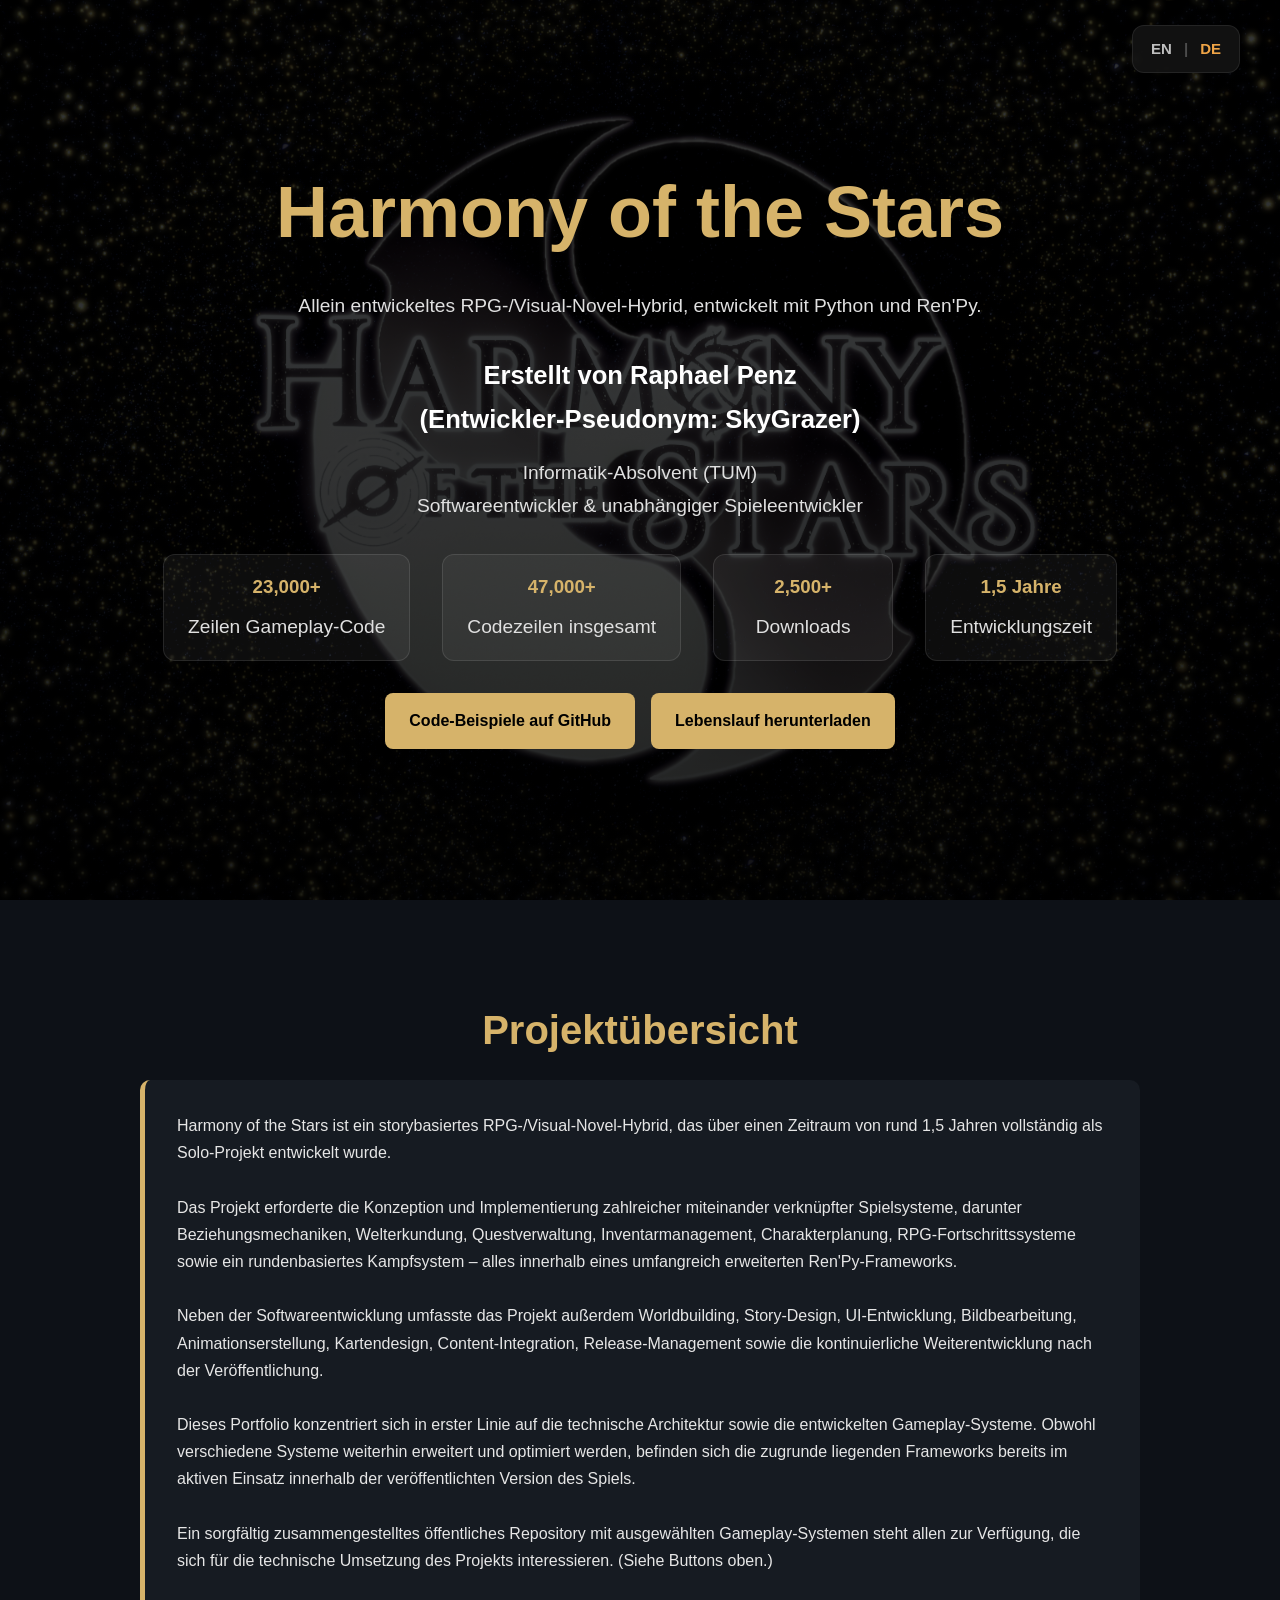
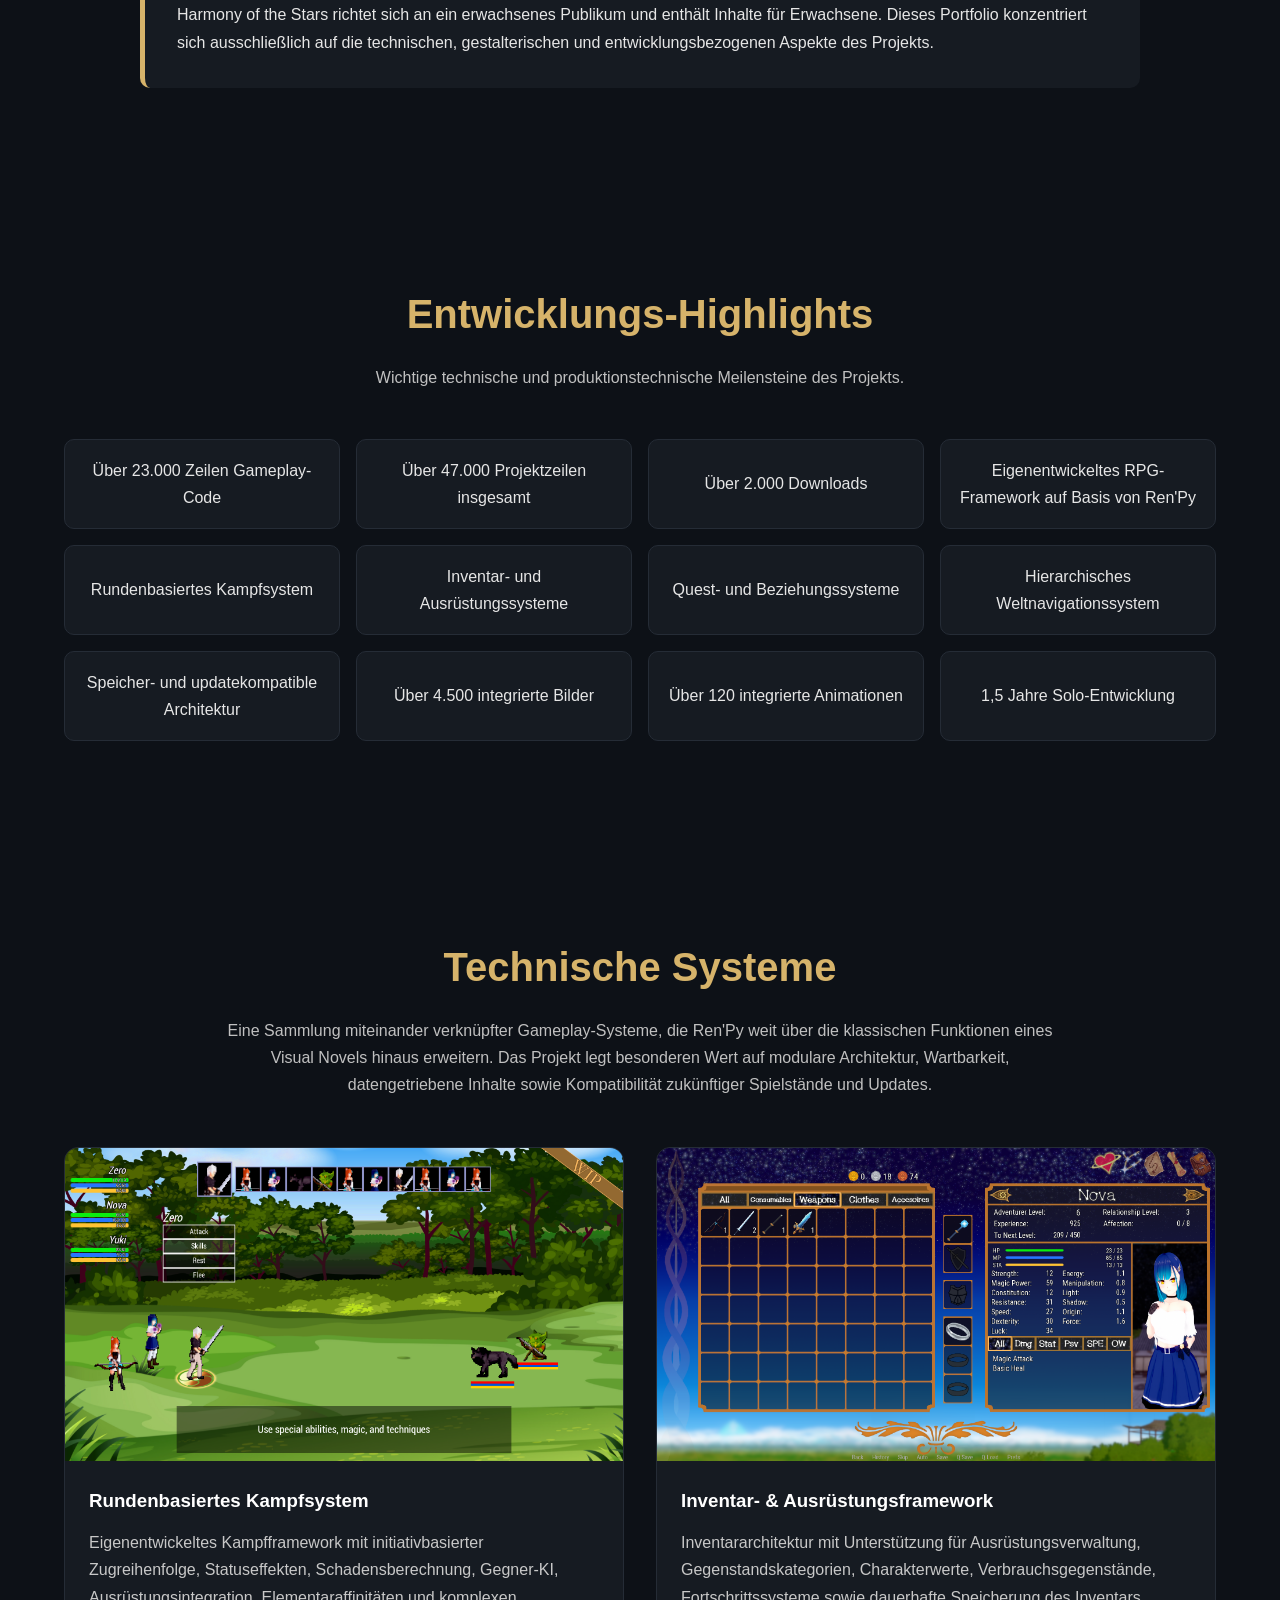
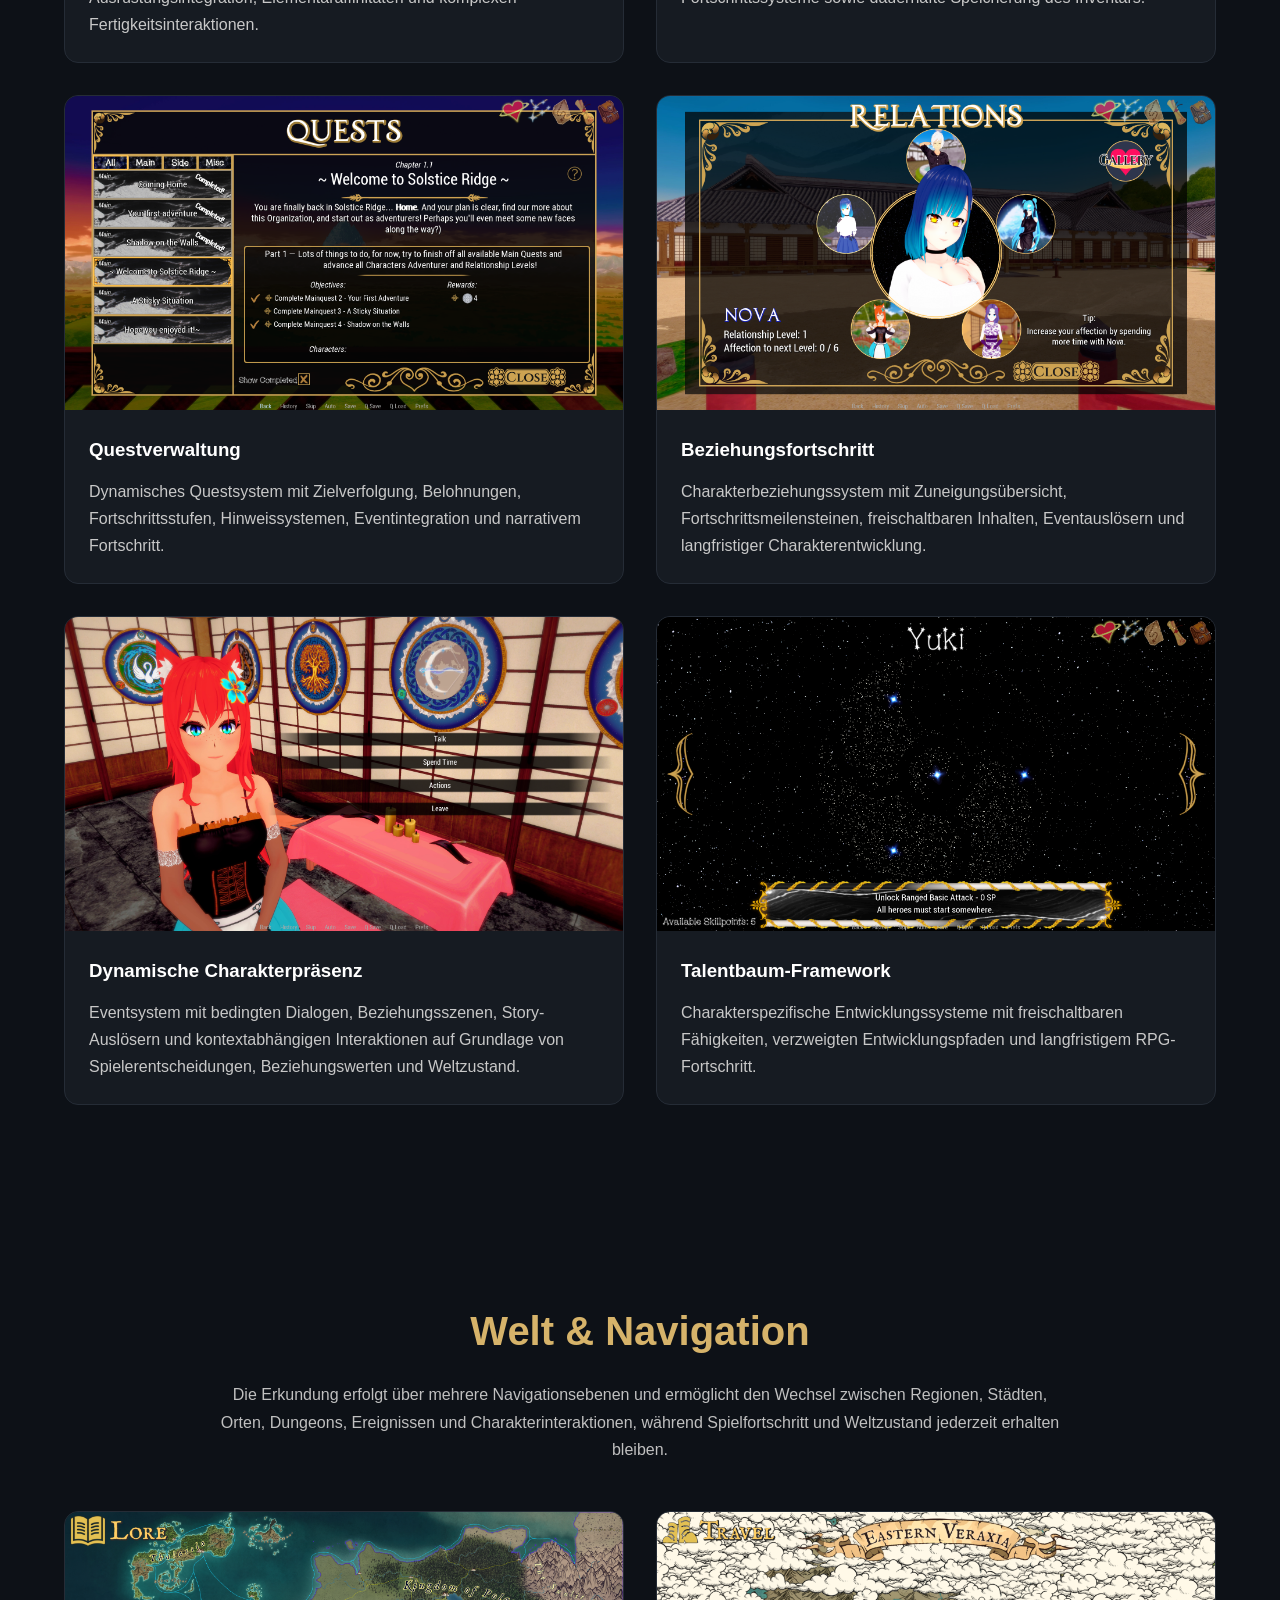
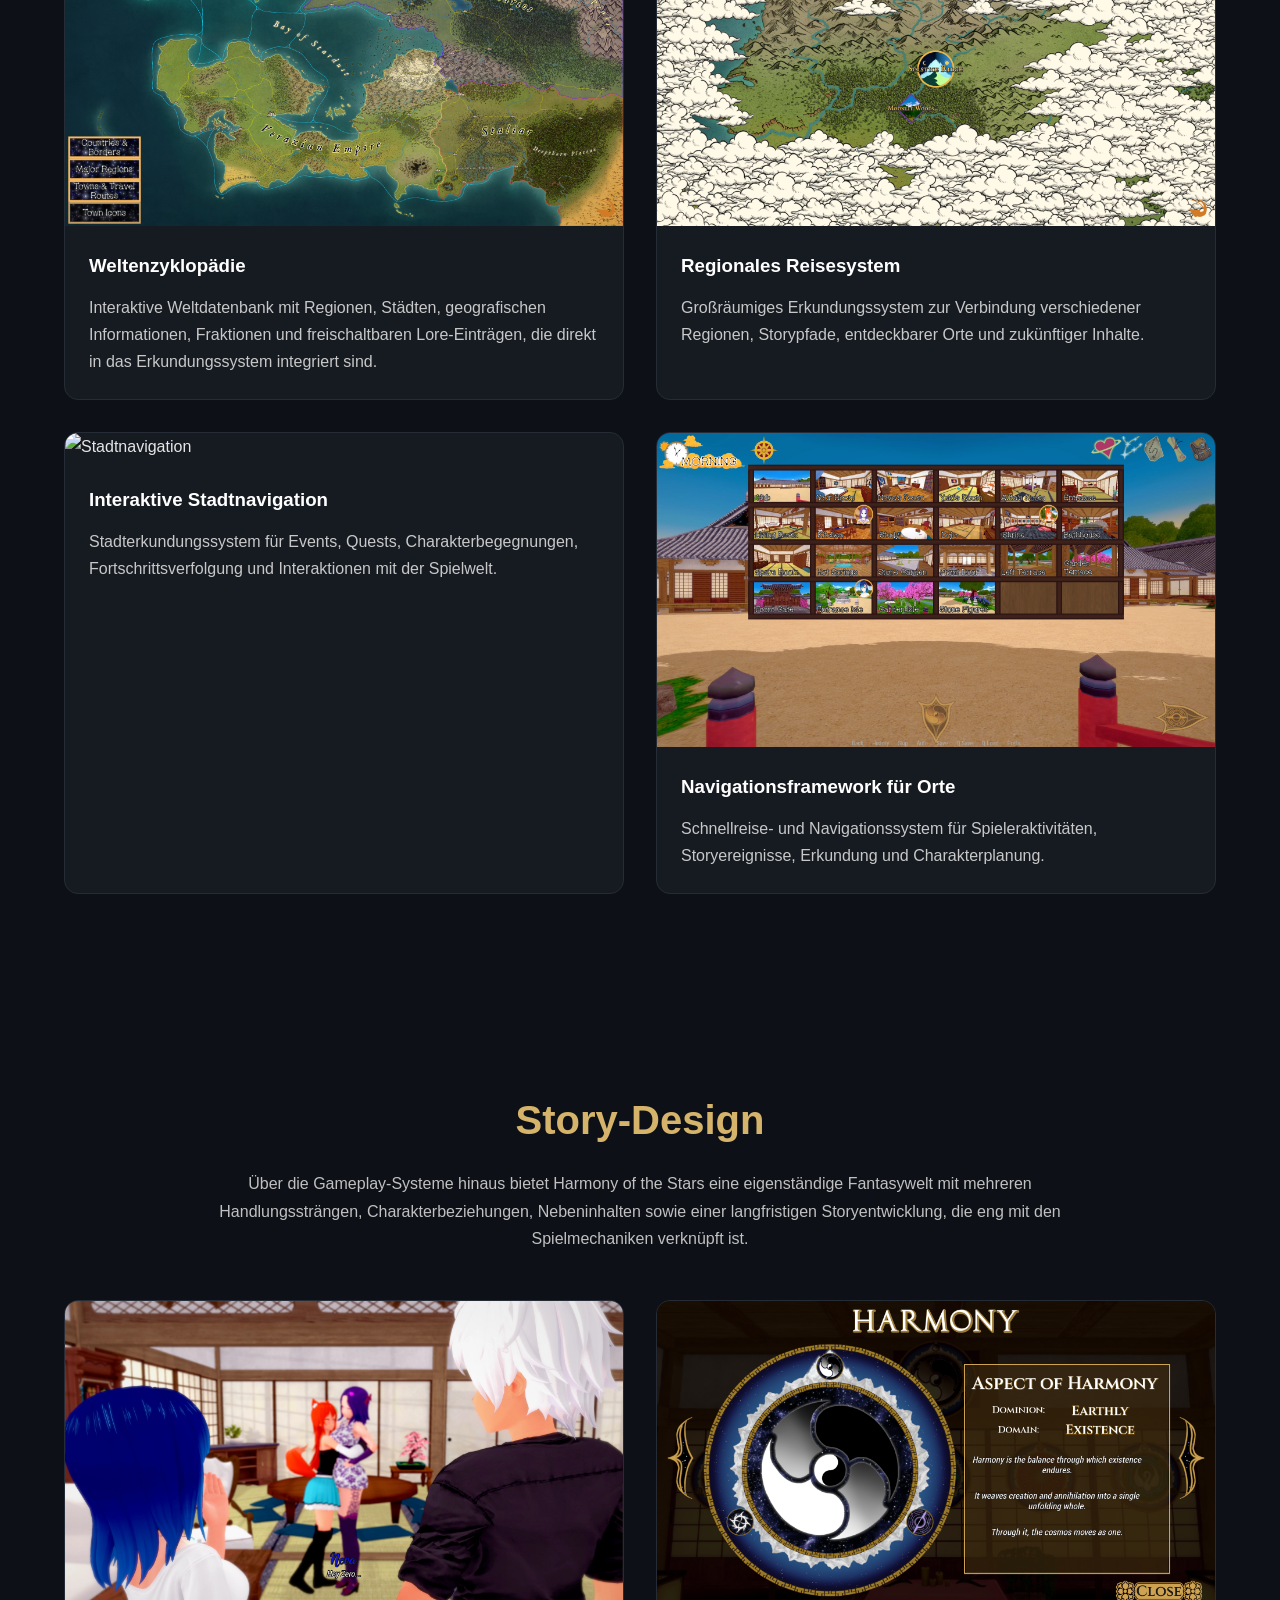
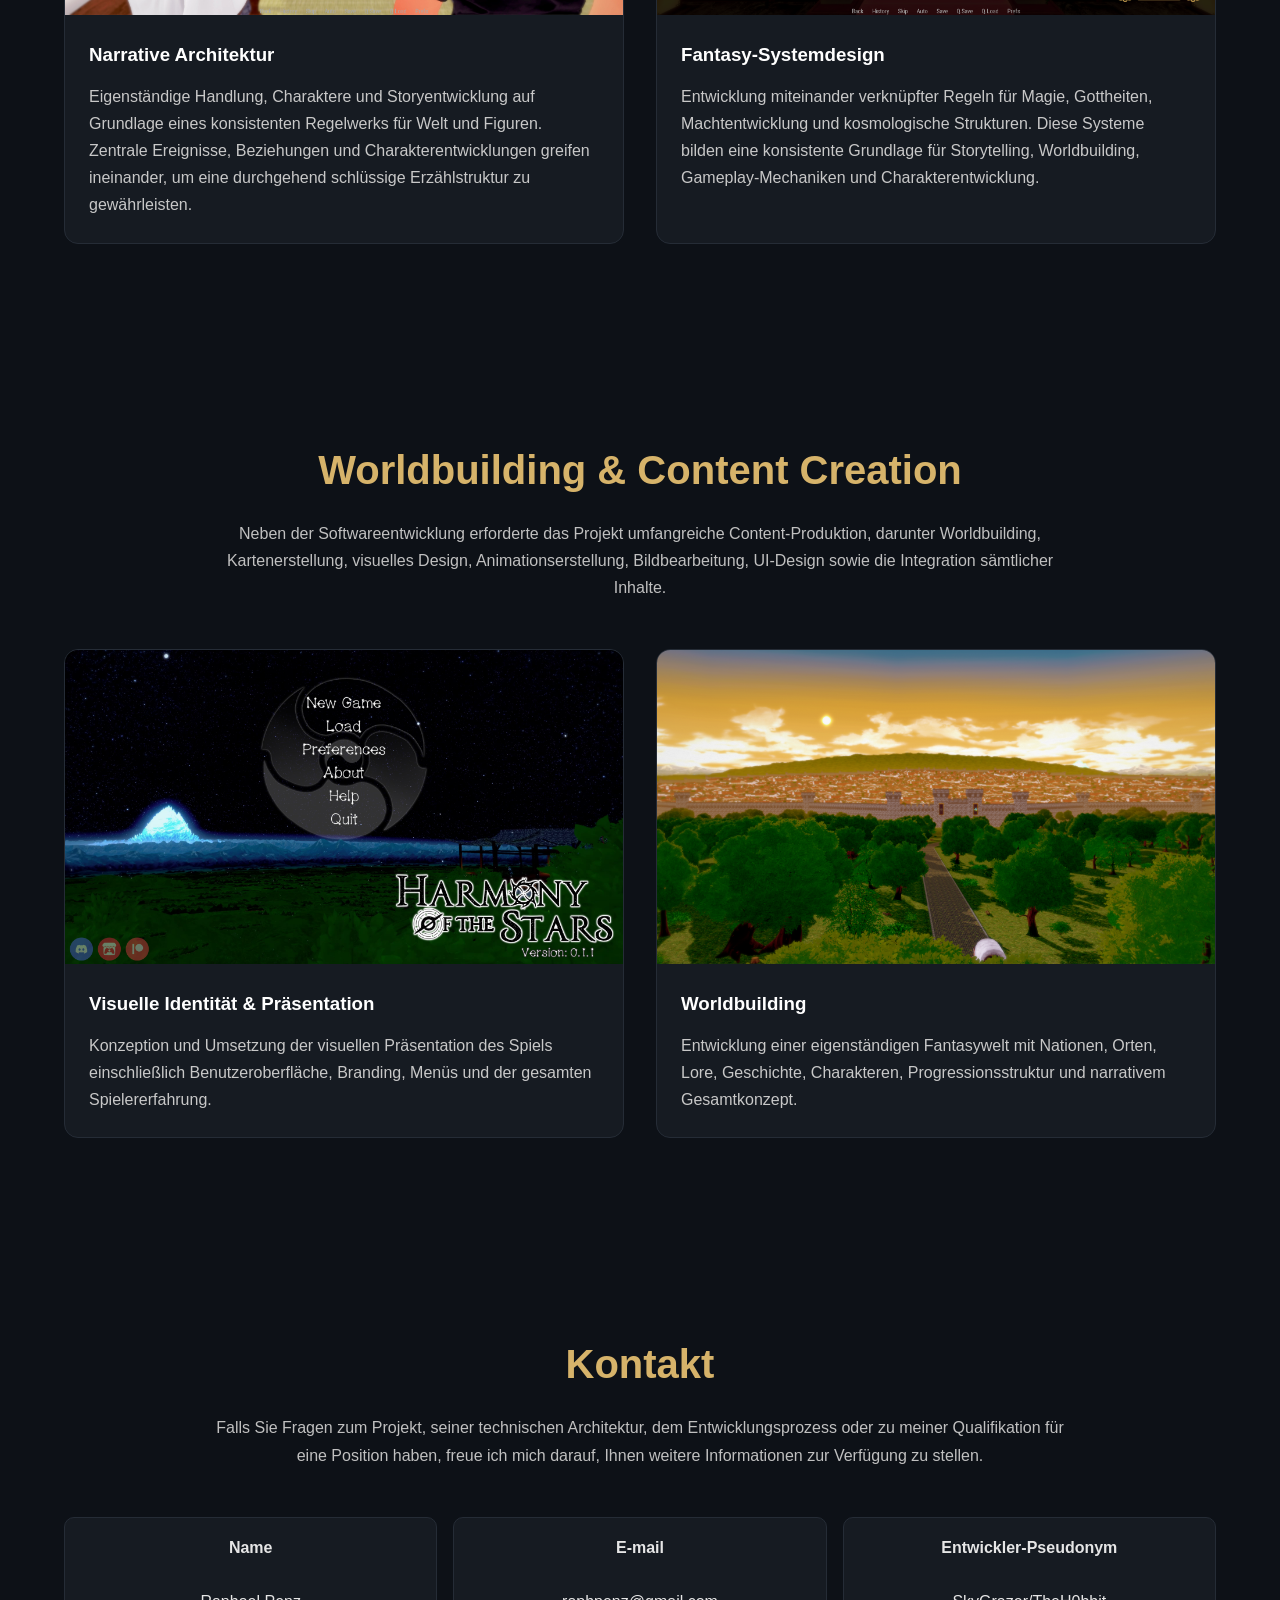
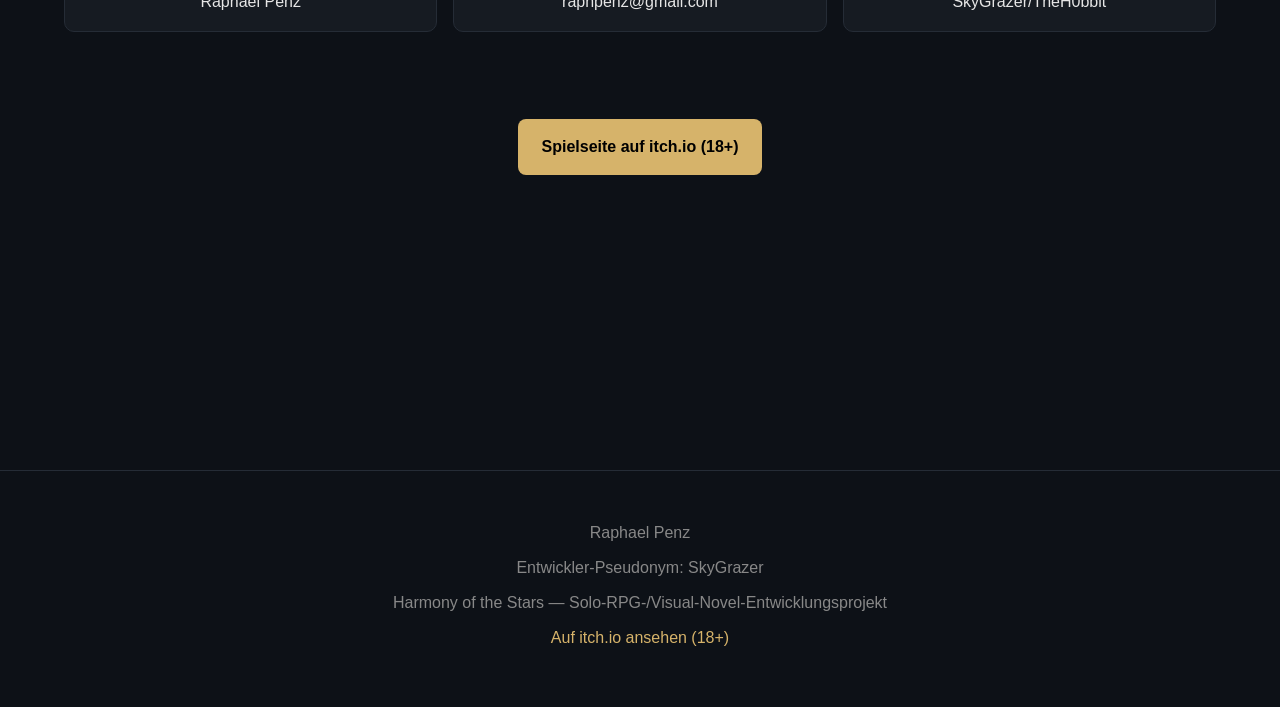
==== commit 329d781b: "Small Updates moved Itch.io button, updated Banner" ====
--- a/de.html
+++ b/de.html
@@ -119,19 +119,11 @@
 
         <div class="hero-buttons">
 
-            <a href="https://skygrazer.itch.io/harmony-of-the-stars"
-               target="_blank"
-               class="button">
-
-               Auf itch.io ansehen (18+)
-
-            </a>
-
             <a href="https://github.com/TheH0bbit/harmony-of-the-stars-code-samples#"
                target="_blank"
                class="button">
 
-               Gameplay Systeme (GitHub)
+               Code-Beispiele auf GitHub
 
             </a>
 
@@ -592,6 +584,18 @@
         </div>
 
         <br><br>
+
+        <div class="hero-buttons">
+
+            <a href="https://skygrazer.itch.io/harmony-of-the-stars"
+               target="_blank"
+               class="button">
+
+               Spielseite auf itch.io (18+)
+
+            </a>
+
+        </div>
 
         <div  class="hero-buttons">
 	        <iframe frameborder="0" src="https://itch.io/embed/4044748?bg_color=0b0b0b&amp;fg_color=ffffff&amp;link_color=efa446&amp;border_color=efa446" width="552" height="167"><a href="https://skygrazer.itch.io/harmony-of-the-stars">Harmony of the Stars by SkyGrazer</a></iframe>
--- a/style.css
+++ b/style.css
@@ -77,10 +77,10 @@
 
     background:
         linear-gradient(
-            rgba(0,0,0,0.65),
-            rgba(0,0,0,0.75)
+            rgba(0,0,0,0.75),
+            rgba(0,0,0,0.85)
         ),
-        url("images/banner.png");
+        url("images/banner2.png");
 
     background-size: cover;
     background-position: center;
